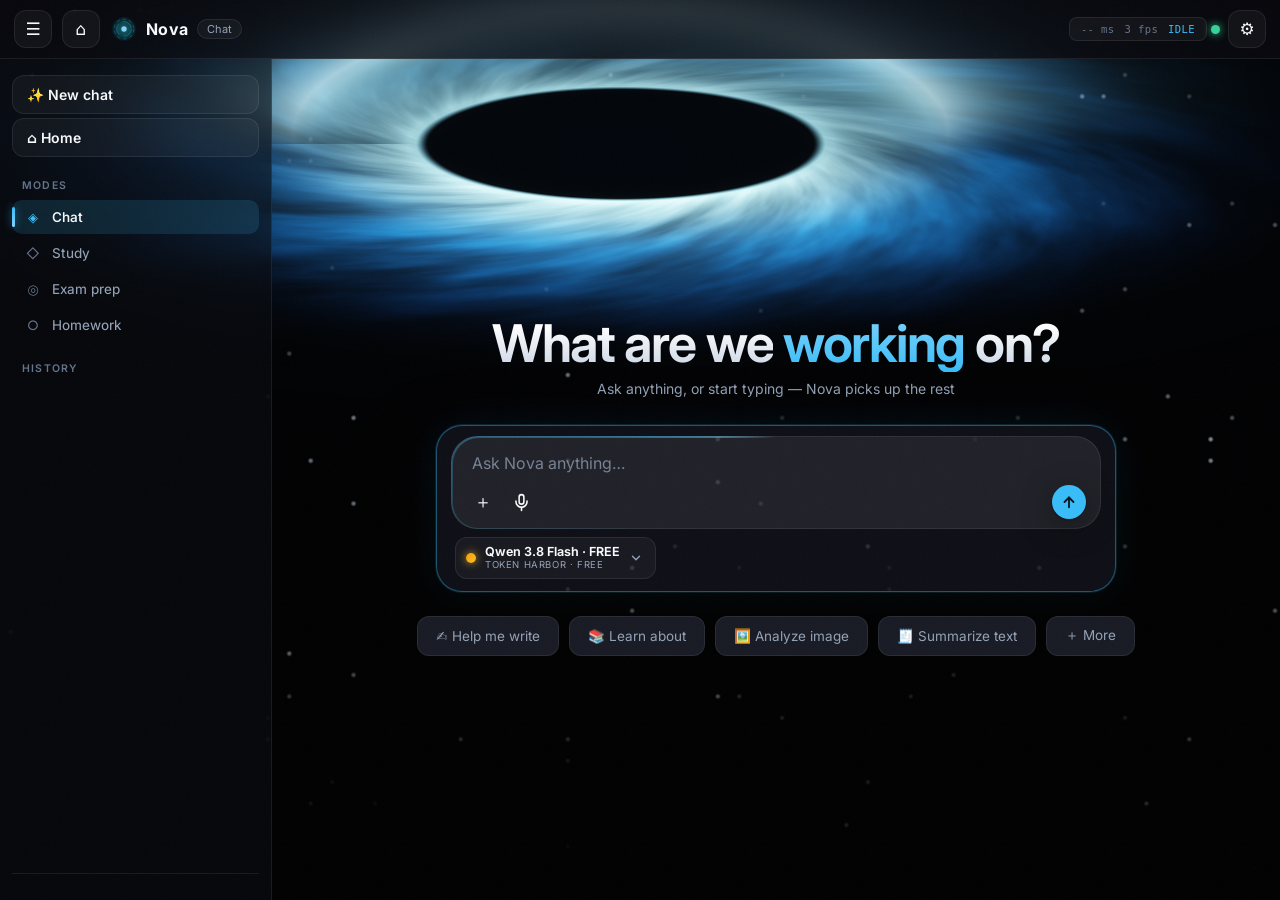
==== index.html @ 0c3b80e9 "Nova — private JARVIS-style AI assistant Cinematic WebGL black-hole background with motion states, S" ====
<!DOCTYPE html>
<html lang="en">
<head>
  <meta charset="UTF-8" />
  <meta name="viewport" content="width=device-width, initial-scale=1.0, viewport-fit=cover" />
  <title>Nova — Your AI Assistant</title>
  <meta name="description" content="Hands-free AI assistant with top models, study help and device control. Works offline." />
  <meta name="theme-color" content="#070a13" />
  <link rel="manifest" href="manifest.webmanifest" />
  <link rel="icon" href="icons/icon-192.png" />
  <link rel="apple-touch-icon" href="icons/icon-192.png" />
  <meta name="apple-mobile-web-app-capable" content="yes" />
  <meta name="apple-mobile-web-app-status-bar-style" content="black-translucent" />
  <meta name="mobile-web-app-capable" content="yes" />
  <link rel="preconnect" href="https://fonts.googleapis.com" />
  <link rel="preconnect" href="https://fonts.gstatic.com" crossorigin />
  <link href="https://fonts.googleapis.com/css2?family=Inter:wght@400;450;500;600;700&display=swap" rel="stylesheet" />
  <link rel="stylesheet" href="styles.css" />
</head>
<body>
  <canvas id="bgfx-canvas" aria-hidden="true"></canvas>
  <div class="bgfx" aria-hidden="true">
    <div class="bg-grid"></div>
    <div class="aurora"><i></i><i></i><i></i><i></i></div>
    <div class="particles">
      <i></i><i></i><i></i><i></i><i></i><i></i><i></i><i></i><i></i><i></i><i></i><i></i>
    </div>
  </div>
  <div class="noise" aria-hidden="true"></div>
  <div id="app">
    <header class="topbar">
      <button id="btn-menu" class="icon-btn" aria-label="Menu">☰</button>
      <button id="btn-home-4" class="icon-btn" aria-label="Home" title="Home">⌂</button>
      <div class="brand" id="brand">
        <span class="arc-core" id="arc-core" aria-hidden="true">
          <svg viewBox="0 0 48 48" width="30" height="30">
            <defs>
              <radialGradient id="arc-glow" cx="50%" cy="50%" r="50%">
                <stop offset="0%" stop-color="#bdfcff"/>
                <stop offset="45%" stop-color="#00f0ff"/>
                <stop offset="100%" stop-color="rgba(0,240,255,0)"/>
              </radialGradient>
            </defs>
            <circle class="arc-halo" cx="24" cy="24" r="22" fill="url(#arc-glow)" opacity="0.55"/>
            <circle class="arc-outer" cx="24" cy="24" r="17" fill="none" stroke="#00f0ff" stroke-width="1.4" stroke-dasharray="6 5"/>
            <circle class="arc-mid" cx="24" cy="24" r="12.5" fill="none" stroke="#67e8f9" stroke-width="1" stroke-dasharray="20 8"/>
            <g class="arc-gear">
              <circle cx="24" cy="24" r="8.5" fill="none" stroke="rgba(0,240,255,0.85)" stroke-width="1.6" stroke-dasharray="3.5 4"/>
            </g>
            <circle class="arc-heart" cx="24" cy="24" r="4.6" fill="#e8fdff"/>
          </svg>
        </span>
        <span class="brand-name">Nova</span>
        <span class="mode-chip" id="mode-chip">Chat</span>
      </div>
      <div class="top-actions">
        <span id="hud-telemetry" class="hud-telemetry" title="Live system telemetry">
          <span class="tel-item" id="tel-lat">-- ms</span>
          <span class="tel-item" id="tel-fps">-- fps</span>
          <span class="tel-item" id="tel-state">IDLE</span>
        </span>
        <span id="net-dot" class="net-dot" title="Online"></span>
        <button id="btn-settings" class="icon-btn" aria-label="Settings">⚙️</button>
      </div>
    </header>

    <div class="body">
      <aside id="sidebar" class="sidebar">
        <div class="side-section">
          <button id="btn-new-2" class="side-action">✨ New chat</button>
          <button id="btn-home-3" class="side-action">⌂ Home</button>
        </div>
        <div class="side-section">
          <div class="side-title">Modes</div>
          <button class="mode-btn active" data-mode="chat"><span class="m-ic">◈</span> Chat</button>
          <button class="mode-btn" data-mode="study"><span class="m-ic">◇</span> Study</button>
          <button class="mode-btn" data-mode="exam"><span class="m-ic">◎</span> Exam prep</button>
          <button class="mode-btn" data-mode="homework"><span class="m-ic">○</span> Homework</button>
        </div>
        <div class="side-section hidden">
          <div class="side-title">Quick actions</div>
          <button class="quick-btn" data-fill="quiz me on ">❓ Quiz me</button>
          <button class="quick-btn" data-fill="flashcards on ">🃏 Flashcards</button>
          <button class="quick-btn" data-fill="summarize ">🧾 Summarize</button>
          <button class="quick-btn" data-fill="note ">🗒️ Take a note</button>
          <button class="quick-btn" data-fill="notes">🗂️ My notes</button>
          <button class="quick-btn" data-fill="whatsapp ">🟢 WhatsApp</button>
          <button class="quick-btn" data-fill="email ">✉️ Email</button>
          <button class="quick-btn" data-fill="help">🧭 Help</button>
        </div>
        <div class="side-section grow">
          <div class="side-title">History</div>
          <div id="history" class="history"></div>
        </div>
        <div class="side-footer">
          <div id="queue-info" class="queue-info hidden"></div>
          <button id="btn-install" class="install-btn hidden">📲 Install app</button>
        </div>
      </aside>
      <div id="scrim" class="scrim"></div>


      <main class="chat">
        <div id="messages" class="messages"></div>
        <div id="home" class="home hidden">
          <div class="greet">
            <h1 class="rise rise-2 kinetic-headline" aria-label="What are we working on?"><span class="k-word">What</span> <span class="k-word">are</span> <span class="k-word">we</span> <span class="k-word grad-word">working</span> <span class="k-word">on?</span></h1>
            <div class="greet-sub rise rise-3">Ask anything, or start typing — Nova picks up the rest</div>
          </div>
          <div id="home-slot" class="home-slot"></div>
          <div class="chips">
            <button class="chip" data-chip="write">✍️ Help me write</button>
            <button class="chip" data-chip="learn">📚 Learn about</button>
            <button class="chip" data-chip="image">🖼️ Analyze image</button>
            <button class="chip" data-chip="summarize">🧾 Summarize text</button>
            <button class="chip" data-chip="more">＋ More</button>
          </div>
        </div>
        <div class="composer">
          <div id="listen-banner" class="listen-banner hidden">
            <span class="pulse"></span> Hands-free listening — say “<span id="wake-name">Nova</span>, …”
            <button id="btn-listen-stop" class="link-btn">stop</button>
          </div>
          <div id="attachments" class="attachments hidden"></div>
          <div class="composer-row">
            <textarea id="input" rows="1" placeholder="Ask Nova anything…"></textarea>
            <div class="composer-tools">
              <div class="attach-wrap">
                <button id="btn-attach" class="tool-btn" aria-label="Attach files, photos or folders" title="Attach">＋</button>
                <div id="attach-menu" class="attach-menu hidden">
                  <button data-attach="photos">🖼️ Photos</button>
                  <button data-attach="camera">📷 Camera</button>
                  <button data-attach="docs">📄 Documents</button>
                  <button data-attach="folder">🗂️ Folder</button>
                </div>
              </div>
              <button id="btn-mic" class="tool-btn mic" aria-label="Voice input" title="Voice input">
                <svg viewBox="0 0 24 24" width="19" height="19" fill="none" stroke="currentColor" stroke-width="2" stroke-linecap="round" stroke-linejoin="round"><rect x="9" y="2" width="6" height="12" rx="3"/><path d="M5 10v1a7 7 0 0 0 14 0v-1"/><path d="M12 18v4"/></svg>
              </button>
              <span class="flex-sp"></span>
              <button id="btn-send" class="send-btn" aria-label="Send" title="Send">
                <svg viewBox="0 0 24 24" width="18" height="18" fill="none" stroke="currentColor" stroke-width="2.4" stroke-linecap="round" stroke-linejoin="round"><path d="M12 19V6"/><path d="M6 12l6-6 6 6"/></svg>
              </button>
            </div>
          </div>
          <div id="wave" class="wave hidden">
            <div class="wave-bars" id="wave-bars"></div>
            <button type="button" class="wave-text" id="wave-text" title="Tap to end voice chat">Listening…</button>
          </div>
          <input type="file" id="file-img" accept="image/*" multiple hidden />
          <input type="file" id="file-cam" accept="image/*" capture="environment" hidden />
          <input type="file" id="file-doc" multiple hidden />
          <input type="file" id="file-folder" webkitdirectory hidden />
          <div class="composer-foot">
            <div class="model-dd" id="model-dd">
              <button id="model-dd-btn" class="model-dd-btn" type="button" aria-haspopup="listbox"></button>
              <div id="model-dd-menu" class="model-dd-menu hidden" role="listbox"></div>
            </div>
            <span id="status-label"></span>
          </div>
        </div>
      </main>
    </div>
  </div>

  <!-- Settings -->
  <div id="settings-modal" class="modal hidden">
    <div class="modal-card">
      <div class="modal-head">
        <h2>Settings</h2>
        <button id="btn-close-settings" class="icon-btn" aria-label="Close">✕</button>
      </div>
      <div class="modal-body">
        <div class="settings-note">All models are ready — keys are built in. Pick a brain from the composer menu (◇ button) or below.</div>
        <label class="field" id="field-model">
          <span>Model</span>
          <select id="set-model"></select>
        </label>
        <label class="field">
          <span>Call me… (wake name)</span>
          <input id="set-nickname" type="text" placeholder="Nova" maxlength="20" />
        </label>
        <label class="field row">
          <input id="set-autospeak" type="checkbox" />
          <span>Speak replies out loud</span>
        </label>
        <label class="field row">
          <input id="set-study-strict" type="checkbox" />
          <span>Study mode: quiz me strictly (no direct answers)</span>
        </label>
        <label class="field">
          <span>🧠 What Nova knows about you (one fact per line)</span>
          <textarea id="set-memory" rows="4" placeholder="e.g. Name: Ali&#10;Studies at NUST&#10;Best friend: Ahmed"></textarea>
          <small>Say “remember…” / “forget…” in chat, or edit here. Synced across your devices.</small>
        </label>
        <div class="field sync-box">
          <span>☁️ <b>Sync phone ↔ laptop</b> — one brain everywhere</span>
          <div class="sync-row">
            <input id="set-sync-code" type="text" maxlength="8" placeholder="CODE" autocomplete="off" />
            <button id="btn-sync-connect" class="primary-btn sync-btn" type="button">Connect</button>
          </div>
          <div class="sync-row">
            <button id="btn-sync-now" class="model-dd-btn" type="button">⇅ Sync now</button>
            <span id="sync-status" class="sync-status"></span>
          </div>
          <small>Same code on every device = shared chats, notes & memory. Any 4–8 letters (e.g. <b>ALI-2026</b>).</small>
        </div>
        <div class="modal-foot">
          <button id="btn-wipe" class="danger-btn">Erase all data</button>
          <button id="btn-save-settings" class="primary-btn">Save</button>
        </div>
      </div>
    </div>
  </div>

  <!-- Private-mode lock screen (shown only on hosted deployments) -->
  <div id="lock" class="lock hidden">
    <div class="lock-card">
      <div class="lock-orb" aria-hidden="true"></div>
      <h1 class="lock-title">Private Nova</h1>
      <p class="lock-sub" id="lock-hint">Enter your passcode to continue</p>
      <input id="lock-pass" type="password" autocomplete="current-password" placeholder="Passcode" />
      <button id="lock-go" class="lock-btn">Unlock</button>
      <div id="lock-err" class="lock-err"></div>
    </div>
  </div>

  <!-- JARVIS Mode — full-screen voice HUD -->
  <div id="jarvis" class="jarvis hidden" role="dialog" aria-label="JARVIS voice mode">
    <div class="jarvis-vignette"></div>
    <button id="jarvis-exit" class="jarvis-exit" aria-label="Exit JARVIS mode">Exit</button>
    <div class="jarvis-stage">
      <canvas id="jarvis-orb" width="520" height="520" aria-hidden="true"></canvas>
      <div class="jarvis-ripples" id="jarvis-ripples"></div>
    </div>
    <div class="jarvis-status"><span class="js-dot"></span><span id="jarvis-status-text">Listening</span></div>
    <div class="jarvis-transcript" id="jarvis-transcript"></div>
    <div class="jarvis-telemetry">
      <div class="jt-cell"><span class="jt-k">INPUT</span><span class="jt-v" id="jt-db">-∞ dB</span></div>
      <div class="jt-cell"><span class="jt-k">PEAK</span><span class="jt-v" id="jt-peak">0 Hz</span></div>
      <div class="jt-cell"><span class="jt-k">LATENCY</span><span class="jt-v" id="jt-lat">-- ms</span></div>
      <div class="jt-cell"><span class="jt-k">DEVICES</span><span class="jt-v" id="jt-dev">1</span></div>
    </div>
  </div>

  <div id="toasts" class="toasts"></div>

  <script src="bgfx.js"></script>
  <script src="app.js"></script>
</body>
</html>
---- styles.css ----
/* Nova — REFINED DARK design system.
   Matte obsidian surfaces, ONE restrained accent (ice blue #38BDF8),
   layered soft shadows, calm motion. Human, not neon. */
:root {
  --bg-0: #090a0f;
  --bg-1: #0d0e12;
  --bg-2: #14161f;
  --surface: #181a24;
  --surface-2: #1d2030;
  --panel: rgba(20, 22, 31, 0.72);
  --glass: rgba(255, 255, 255, 0.045);
  --glass-brd: rgba(255, 255, 255, 0.08);
  --text: #f8fafc;
  --muted: #94a3b8;
  --faint: #64748b;
  --accent: #38bdf8;
  --accent-soft: rgba(56, 189, 248, 0.14);
  --accent-brd: rgba(56, 189, 248, 0.35);
  --accent-2: #7dd3fc;
  --accent-3: #38bdf8;
  --hud-amber: #f59e0b;
  --hud-red: #ef4444;
  --user-bub: linear-gradient(135deg, #1d2a4a, #16203a);
  --ai-bub: #161822;
  --danger: #ef4444;
  --ok: #34d399;
  --warn: #f59e0b;
  --radius: 16px;
  --shadow-1: 0 1px 2px rgba(0,0,0,0.4), 0 8px 32px rgba(0,0,0,0.4);
  --shadow-2: 0 2px 6px rgba(0,0,0,0.45), 0 16px 48px rgba(0,0,0,0.5);
  --ease: cubic-bezier(0.16, 1, 0.3, 1);
  color-scheme: dark;
}

[data-theme="light"] {
  --bg-0: #f6f7f9;
  --bg-1: #eef0f4;
  --bg-2: #ffffff;
  --surface: #ffffff;
  --surface-2: #f1f3f7;
  --panel: rgba(255, 255, 255, 0.86);
  --glass: rgba(15, 23, 42, 0.04);
  --glass-brd: rgba(15, 23, 42, 0.08);
  --text: #0f172a;
  --muted: #475569;
  --faint: #94a3b8;
  --accent: #0284c7;
  --accent-soft: rgba(2, 132, 199, 0.10);
  --accent-brd: rgba(2, 132, 199, 0.35);
  --accent-2: #0ea5e9;
  --accent-3: #0284c7;
  --user-bub: linear-gradient(135deg, #1d4ed8, #1e40af);
  --ai-bub: #ffffff;
  color-scheme: light;
}

/* ---------- Pro animated background (canvas engine + CSS fallback) ---------- */
#bgfx-canvas { position: fixed; inset: 0; z-index: 0; pointer-events: none; display: block; }
.bgfx { position: fixed; inset: 0; z-index: 0; overflow: hidden; pointer-events: none; }
.bg-grid {
  position: absolute; inset: -2px;
  background-image:
    linear-gradient(rgba(138, 180, 255, 0.085) 1px, transparent 1px),
    linear-gradient(90deg, rgba(138, 180, 255, 0.085) 1px, transparent 1px);
  background-size: 46px 46px;
  mask-image: radial-gradient(ellipse 95% 85% at 50% 45%, black 40%, transparent 82%);
  -webkit-mask-image: radial-gradient(ellipse 95% 85% at 50% 45%, black 40%, transparent 82%);
  animation: grid-drift 22s linear infinite;
}
@keyframes grid-drift { from { background-position: 0 0, 0 0; } to { background-position: 46px 92px, 92px 46px; } }

.aurora { position: absolute; inset: 0; filter: blur(80px) saturate(1.35); opacity: 0.75; }
.aurora i {
  position: absolute; width: 46vw; height: 46vw; border-radius: 50%;
  background: radial-gradient(circle at 30% 30%, rgba(88, 130, 255, 0.5), transparent 65%);
  animation: aurora-a 26s ease-in-out infinite alternate;
  will-change: transform;
}
.aurora i:nth-child(2) { width: 38vw; height: 38vw; left: 55%; top: 8%; background: radial-gradient(circle at 60% 40%, rgba(150, 108, 255, 0.45), transparent 65%); animation-name: aurora-b; animation-duration: 32s; }
.aurora i:nth-child(3) { width: 42vw; height: 42vw; left: 8%; top: 55%; background: radial-gradient(circle at 40% 60%, rgba(56, 200, 224, 0.38), transparent 65%); animation-name: aurora-c; animation-duration: 38s; }
.aurora i:nth-child(4) { width: 30vw; height: 30vw; left: 62%; top: 60%; background: radial-gradient(circle at 50% 50%, rgba(255, 119, 182, 0.25), transparent 65%); animation-name: aurora-d; animation-duration: 30s; }

.particles i {
  position: absolute; width: 4px; height: 4px; border-radius: 50%;
  background: rgba(175, 205, 255, 0.75);
  box-shadow: 0 0 10px rgba(138, 180, 255, 0.95);
  bottom: -12px;
  animation: float-up linear infinite;
}
.particles i:nth-child(1) { left: 4%; animation-duration: 19s; animation-delay: 0s; }
.particles i:nth-child(2) { left: 12%; animation-duration: 26s; animation-delay: 3s; width: 3px; height: 3px; }
.particles i:nth-child(3) { left: 21%; animation-duration: 22s; animation-delay: 7s; }
.particles i:nth-child(4) { left: 30%; animation-duration: 31s; animation-delay: 1s; width: 2px; height: 2px; }
.particles i:nth-child(5) { left: 38%; animation-duration: 24s; animation-delay: 9s; }
.particles i:nth-child(6) { left: 47%; animation-duration: 28s; animation-delay: 4s; width: 3px; height: 3px; }
.particles i:nth-child(7) { left: 55%; animation-duration: 20s; animation-delay: 6s; }
.particles i:nth-child(8) { left: 63%; animation-duration: 33s; animation-delay: 2s; width: 2px; height: 2px; }
.particles i:nth-child(9) { left: 72%; animation-duration: 25s; animation-delay: 8s; }
.particles i:nth-child(10) { left: 80%; animation-duration: 29s; animation-delay: 5s; width: 3px; height: 3px; }
.particles i:nth-child(11) { left: 88%; animation-duration: 23s; animation-delay: 10s; }
.particles i:nth-child(12) { left: 95%; animation-duration: 27s; animation-delay: 0s; width: 2px; height: 2px; }
@keyframes float-up {
  0% { transform: translateY(0) translateX(0); opacity: 0; }
  8% { opacity: 0.8; }
  50% { transform: translateY(-48vh) translateX(3vw); }
  92% { opacity: 0.5; }
  100% { transform: translateY(-105vh) translateX(-2vw); opacity: 0; }
}
[data-theme="light"] .bg-grid { background-image: linear-gradient(rgba(30, 60, 150, 0.06) 1px, transparent 1px), linear-gradient(90deg, rgba(30, 60, 150, 0.06) 1px, transparent 1px); }
[data-theme="light"] .particles i { background: rgba(70, 110, 220, 0.45); box-shadow: 0 0 8px rgba(70, 110, 220, 0.6); }
@keyframes aurora-a { 0% { transform: translate(-12%, -14%) scale(1); } 50% { transform: translate(10%, 12%) scale(1.25); } 100% { transform: translate(-6%, 16%) scale(0.92); } }
@keyframes aurora-b { 0% { transform: translate(0, 0) rotate(0deg) scale(1); } 50% { transform: translate(-14%, 18%) rotate(40deg) scale(1.18); } 100% { transform: translate(6%, -8%) rotate(-25deg) scale(0.95); } }
@keyframes aurora-c { 0% { transform: translate(0, 0) scale(1); } 50% { transform: translate(18%, -12%) scale(1.22); } 100% { transform: translate(-10%, -18%) scale(0.9); } }
@keyframes aurora-d { 0% { transform: translate(0, 0) scale(0.9); } 100% { transform: translate(-20%, -20%) scale(1.3); } }
[data-theme="light"] .aurora { opacity: 0.4; }

/* Reveal-on-load (staggered blur-rise, award-site style) */
@keyframes rise-in {
  from { opacity: 0; transform: translateY(22px); filter: blur(10px); }
  to { opacity: 1; transform: none; filter: blur(0); }
}
.rise { animation: rise-in 0.75s cubic-bezier(0.22, 1, 0.36, 1) both; }
.rise-1 { animation-delay: 0.05s; } .rise-2 { animation-delay: 0.15s; }
.rise-3 { animation-delay: 0.25s; } .rise-4 { animation-delay: 0.35s; }

/* Shine sweep for primary buttons */
@keyframes shine { 0% { transform: translateX(-130%) skewX(-18deg); } 60%, 100% { transform: translateX(230%) skewX(-18deg); } }

/* Light theme: soften the black-hole canvas so the UI stays crisp */
[data-theme="light"] #bgfx-canvas { opacity: 0.26; filter: saturate(1.2); }
[data-theme="light"] .brand-star, [data-theme="light"] .greet-star { filter: drop-shadow(0 0 6px rgba(59, 98, 217, 0.5)); }

* { box-sizing: border-box; }

/* ---------- Slim themed scrollbars everywhere ---------- */
* { scrollbar-width: thin; scrollbar-color: rgba(138, 180, 255, 0.25) transparent; }
*::-webkit-scrollbar { width: 6px; height: 6px; }
*::-webkit-scrollbar-track { background: transparent; }
*::-webkit-scrollbar-thumb {
  background: rgba(138, 180, 255, 0.22);
  border-radius: 99px;
}
*::-webkit-scrollbar-thumb:hover { background: rgba(138, 180, 255, 0.45); }
*::-webkit-scrollbar-corner { background: transparent; }
[data-theme="light"] * { scrollbar-color: rgba(60, 100, 200, 0.3) transparent; }
[data-theme="light"] *::-webkit-scrollbar-thumb { background: rgba(60, 100, 200, 0.28); }
[data-theme="light"] *::-webkit-scrollbar-thumb:hover { background: rgba(60, 100, 200, 0.5); }

html, body { height: 100%; }

body {
  margin: 0;
  font-family: Inter, -apple-system, "SF Pro Text", "Segoe UI", system-ui, sans-serif;
  color: var(--text);
  background:
    radial-gradient(1100px 700px at 85% -10%, rgba(138, 180, 255, 0.14), transparent 60%),
    radial-gradient(900px 600px at -10% 110%, rgba(196, 181, 253, 0.12), transparent 55%),
    linear-gradient(160deg, var(--bg-0), var(--bg-1) 55%, var(--bg-2));
  background-attachment: fixed;
  overflow: hidden;
}

#app { height: 100dvh; display: flex; flex-direction: column; position: relative; z-index: 1; }

/* ---------- Top bar ---------- */
.topbar {
  display: flex; align-items: center; gap: 10px;
  padding: calc(10px + env(safe-area-inset-top)) 14px 10px;
  background: var(--panel);
  backdrop-filter: blur(14px);
  border-bottom: 1px solid var(--glass-brd);
  z-index: 5;
}
.brand { display: flex; align-items: center; gap: 8px; cursor: pointer; }
.brand-star {
  color: var(--accent); font-size: 20px; display: inline-block;
  animation: star-dance-sm 2.8s ease-in-out infinite;
}
@keyframes star-dance-sm {
  0%, 100% { transform: translateY(0) rotate(0deg); }
  25% { transform: translateY(-3px) rotate(-12deg); }
  50% { transform: translateY(0) rotate(0deg) scale(1.15); }
  75% { transform: translateY(-2px) rotate(10deg); }
}
.brand-name { font-weight: 700; letter-spacing: 0.4px; }
.mode-chip {
  font-size: 11px; padding: 2px 9px; border-radius: 999px;
  border: 1px solid var(--glass-brd); background: var(--glass); color: var(--muted);
}
.top-actions { margin-left: auto; display: flex; align-items: center; gap: 4px; }
.net-dot { width: 9px; height: 9px; border-radius: 50%; background: var(--ok); box-shadow: 0 0 8px var(--ok); margin-right: 4px; }
.net-dot.offline { background: var(--warn); box-shadow: 0 0 8px var(--warn); }

.icon-btn {
  background: var(--glass); color: var(--text);
  border: 1px solid var(--glass-brd); border-radius: 12px;
  width: 38px; height: 38px; font-size: 17px; cursor: pointer;
  display: inline-flex; align-items: center; justify-content: center;
  transition: transform 0.12s ease, background 0.2s ease;
}
.icon-btn {
  transition: transform 0.16s cubic-bezier(0.22, 1, 0.36, 1), background 0.2s ease, border-color 0.2s ease, box-shadow 0.2s ease;
}
.icon-btn:hover { background: rgba(255,255,255,0.12); transform: translateY(-2px); }
.icon-btn:active { transform: scale(0.92); }
.icon-btn.active { border-color: var(--accent); box-shadow: 0 0 0 1px var(--accent) inset, 0 0 12px rgba(56,189,248,.3); }
.icon-btn:disabled { opacity: 0.45; cursor: not-allowed; transform: none; }

/* ---------- Layout ---------- */
.body { flex: 1; display: flex; min-height: 0; }

.sidebar {
  width: 272px; flex-shrink: 0; display: flex; flex-direction: column;
  background: rgba(10, 12, 18, 0.6); backdrop-filter: blur(16px);
  border-right: 1px solid var(--glass-brd);
  padding: 16px 12px; gap: 18px; overflow-y: auto;
  transition: margin-left 0.25s var(--ease);
}
[data-theme="light"] .sidebar { background: rgba(255,255,255,0.72); }
.side-section.grow { flex: 1; min-height: 120px; display: flex; flex-direction: column; }
.side-title {
  font-size: 10.5px; font-weight: 600; text-transform: uppercase; letter-spacing: 1.2px;
  color: var(--faint); margin: 0 10px 8px;
}
/* Sleek glass pills with a left indicator bar for the active item */
.mode-btn, .quick-btn {
  position: relative;
  display: flex; align-items: center; gap: 10px; width: 100%; text-align: left; margin-bottom: 2px;
  padding: 9px 12px; border-radius: 10px; border: none;
  background: transparent; color: var(--muted); cursor: pointer; font-size: 13.5px; font-weight: 450;
  transition: background 0.2s var(--ease), color 0.2s var(--ease);
}
.m-ic { width: 18px; text-align: center; color: var(--faint); font-size: 13px; transition: color 0.2s var(--ease); }
.mode-btn:hover, .quick-btn:hover { background: var(--glass); color: var(--text); }
.mode-btn:hover .m-ic { color: var(--accent-2); }
.mode-btn::before {
  content: ""; position: absolute; left: -12px; top: 22%; bottom: 22%; width: 3px; border-radius: 0 3px 3px 0;
  background: var(--accent); box-shadow: 0 0 12px rgba(56,189,248,0.6);
  opacity: 0; transform: scaleY(0.4); transition: opacity 0.2s var(--ease), transform 0.2s var(--ease);
}
.mode-btn.active { background: var(--accent-soft); color: var(--text); font-weight: 550; }
.mode-btn.active .m-ic { color: var(--accent); }
.mode-btn.active::before { opacity: 1; transform: scaleY(1); }
/* Touch devices: no hover-flicker — highlight persists until another is chosen. */
.mode-btn.touch:hover, .quick-btn.touch:hover, .history-item.touch:hover { background: transparent; }
.mode-btn.touch:active { background: var(--accent-soft); }
@media (hover: none) {
  .mode-btn:hover, .quick-btn:hover { background: transparent; }
  .mode-btn:active { background: var(--accent-soft); transform: scale(0.99); }
  .mode-btn:hover, .quick-btn:hover, .history-item:hover { transform: none; }
}
.history { overflow-y: auto; flex: 1; display: flex; flex-direction: column; gap: 1px; }
.history-item {
  position: relative;
  display: flex; align-items: center; gap: 6px;
  padding: 8px 10px; border-radius: 8px; cursor: pointer; font-size: 13px;
  color: var(--muted); border: none;
  transition: background 0.18s var(--ease), color 0.18s var(--ease);
}
.history-item:hover { background: var(--glass); color: var(--text); }
.history-item.active { background: linear-gradient(90deg, rgba(56,189,248,0.13), rgba(56,189,248,0.02)); color: var(--text); }
.history-item.active::before {
  content: ""; position: absolute; left: 0; top: 20%; bottom: 20%; width: 2px; border-radius: 2px;
  background: var(--accent); box-shadow: 0 0 10px rgba(56,189,248,0.5);
}
/* Title truncates cleanly; delete fades in on hover */
.history-item .h-title { flex: 1; min-width: 0; overflow: hidden; text-overflow: ellipsis; white-space: nowrap; }
.history-item .del {
  margin-left: auto; opacity: 0; font-size: 12px; color: var(--faint);
  width: 20px; height: 20px; line-height: 20px; text-align: center; border-radius: 6px; flex: none;
  transition: opacity 0.15s var(--ease), color 0.15s var(--ease), background 0.15s var(--ease);
}
.history-item:hover .del, .history-item .del:focus-visible { opacity: 1; }
.history-item .del:hover { color: var(--danger); background: rgba(239,68,68,0.12); }
@media (hover: none) { .history-item .del { opacity: 0.55; } } /* touch: keep visible */
.side-footer { border-top: 1px solid var(--glass-brd); padding-top: 10px; }
.queue-info { font-size: 12px; color: var(--warn); margin-bottom: 8px; }
.install-btn, .primary-btn {
  width: 100%; padding: 10px; border-radius: 12px; border: none; cursor: pointer;
  background: linear-gradient(135deg, var(--accent), var(--accent-2));
  color: #0b1022; font-weight: 700; font-size: 14px;
}
.install-btn.hidden { display: none; }

.scrim { position: fixed; inset: 0; background: rgba(0,0,0,0.45); z-index: 4; opacity: 0; pointer-events: none; transition: opacity 0.25s; }
.scrim.show { opacity: 1; pointer-events: auto; }

.chat { flex: 1; display: flex; flex-direction: column; min-width: 0; position: relative; }

/* ---------- Home screen (Gemini-style layout, Nova theme) ---------- */
.home {
  position: absolute; inset: 0; z-index: 3;
  display: flex; flex-direction: column; align-items: center; justify-content: center;
  padding: 20px; overflow-y: auto; scrollbar-width: none;
}
.home::-webkit-scrollbar { display: none; }
.home.hidden { display: none; }
.greet { text-align: center; margin-bottom: 30px; }
/* The greeting star DANCES non-stop: bounce + spin + glow pulses,
   layered with its orbiting rings. All pure CSS, GPU-friendly. */
.greet-star {
  position: relative; display: inline-block; font-size: 36px; color: var(--accent);
  filter: drop-shadow(0 0 16px rgba(125,211,252,.9));
  animation: star-dance 3.6s cubic-bezier(0.45, 0, 0.55, 1) infinite,
             star-glow 2.2s ease-in-out infinite;
  will-change: transform, filter;
}
@keyframes star-dance {
  0%   { transform: translateY(0) rotate(0deg) scale(1); }
  15%  { transform: translateY(-10px) rotate(-14deg) scale(1.12); }
  30%  { transform: translateY(-2px) rotate(10deg) scale(0.96); }
  45%  { transform: translateY(-9px) rotate(16deg) scale(1.10); }
  60%  { transform: translateY(0) rotate(-8deg) scale(0.97); }
  75%  { transform: translateY(-6px) rotate(6deg) scale(1.06); }
  100% { transform: translateY(0) rotate(0deg) scale(1); }
}
@keyframes star-glow {
  0%, 100% { filter: drop-shadow(0 0 10px rgba(125,211,252,.7)); }
  50%      { filter: drop-shadow(0 0 26px rgba(125,211,252,.9)); }
}
/* Orbiting halo rings around the greeting star (two rings, opposite spins) */
.star-ring {
  position: absolute; inset: -14px; border-radius: 50%;
  border: 1px solid rgba(56,189,248,0.4);
  box-shadow: 0 0 14px rgba(56,189,248,0.22), inset 0 0 10px rgba(56,189,248,0.1);
  animation: ring-spin 6s linear infinite, ring-glow 3.2s ease-in-out infinite;
  pointer-events: none;
}
.star-ring::after {
  content: ""; position: absolute; top: -3px; left: 50%; width: 6px; height: 6px;
  margin-left: -3px; border-radius: 50%; background: var(--accent-3);
  box-shadow: 0 0 10px rgba(56,189,248,0.9);
}
.star-ring.r2 { inset: -26px; border-color: rgba(125,211,252,0.22); animation-duration: 10s, 4.1s; animation-direction: reverse, normal; }
.star-ring.r2::after { background: var(--accent-2); box-shadow: 0 0 10px rgba(125,211,252,.9); top: auto; bottom: -3px; }
@keyframes ring-spin { to { transform: rotate(360deg); } }
@keyframes ring-glow { 0%, 100% { opacity: 0.55; } 50% { opacity: 1; } }
.grad-word {
  background: linear-gradient(90deg, var(--accent-3), var(--accent-2));
  -webkit-background-clip: text; background-clip: text; color: transparent;
}
.greet h1 {
  margin: 12px 0 8px; font-size: clamp(26px, 5.5vw, 42px); font-weight: 700; letter-spacing: -0.5px;
  background: linear-gradient(90deg, var(--text), var(--accent) 35%, var(--accent-3) 55%, var(--accent-2) 75%, var(--text));
  background-size: 220% 100%;
  -webkit-background-clip: text; background-clip: text; color: transparent;
  animation: h1-drift 9s ease-in-out infinite;
}
@keyframes h1-drift { 0%, 100% { background-position: 0% 50%; } 50% { background-position: 100% 50%; } }
.greet-sub { color: var(--muted); font-size: 14px; }
.greet-nick { color: var(--accent-3); }
@keyframes greet-in { from { opacity: 0; transform: translateY(18px); } to { opacity: 1; transform: none; } }
@keyframes star-float { 0%,100% { transform: translateY(0) rotate(0deg);} 50% { transform: translateY(-7px) rotate(8deg);} }
.home-slot { width: min(680px, 100%); animation: rise-in 0.8s 0.12s cubic-bezier(0.22, 1, 0.36, 1) both; }
.home-slot .composer {
  border-radius: 26px; border: 1px solid var(--glass-brd); background: var(--panel);
  box-shadow: 0 22px 60px rgba(0,0,0,0.4);
  transition: box-shadow 0.3s ease, border-color 0.3s ease, transform 0.3s ease;
}
.home-slot .composer:focus-within {
  border-color: rgba(56,189,248,0.4);
  box-shadow: 0 26px 70px rgba(0,0,0,0.5), 0 0 0 1px rgba(56,189,248,0.16), 0 0 44px rgba(56,189,248,0.1);
  transform: translateY(-2px);
}
.home.leaving { animation: home-out 0.17s ease both; }
@keyframes home-out { to { opacity: 0; transform: translateY(14px) scale(0.985); } }
.home-continue { margin-top: 14px; }
.home-continue.hidden { display: none; }
.chips { display: flex; flex-wrap: wrap; gap: 10px; justify-content: center; margin-top: 22px; animation: greet-in 0.55s 0.16s cubic-bezier(0.22, 1, 0.36, 1) both; }
.chips .chip { animation: rise-in 0.7s cubic-bezier(0.22, 1, 0.36, 1) both; }
.chips .chip:nth-child(1) { animation-delay: 0.30s; }
.chips .chip:nth-child(2) { animation-delay: 0.38s; }
.chips .chip:nth-child(3) { animation-delay: 0.46s; }
.chips .chip:nth-child(4) { animation-delay: 0.54s; }
.chips .chip:nth-child(5) { animation-delay: 0.62s; }
.chip {
  position: relative; overflow: hidden;
  padding: 10px 18px; border-radius: 12px; border: 1px solid var(--glass-brd);
  background: var(--surface); color: var(--muted); font-size: 13.5px; cursor: pointer;
  transition: transform 0.2s var(--ease), background 0.2s var(--ease), border-color 0.2s var(--ease), color 0.2s var(--ease), box-shadow 0.25s var(--ease);
}
.chip:hover { color: var(--text); }
.chip::after {
  content: ""; position: absolute; top: 0; left: 0; width: 45%; height: 100%;
  background: linear-gradient(105deg, transparent, rgba(255,255,255,0.16), transparent);
  transform: translateX(-130%) skewX(-18deg);
}
.chip:hover { transform: translateY(-3px) scale(1.03); background: rgba(56,189,248,0.12); border-color: var(--accent); box-shadow: 0 10px 28px rgba(56,189,248,0.15); }
.chip:hover::after { animation: shine 0.9s ease; }
.chip:active { transform: scale(0.96); }

.messages { flex: 1; overflow-y: auto; padding: 18px; display: flex; flex-direction: column; gap: 14px; scroll-behavior: smooth; }

/* ---------- Bubbles ---------- */
.msg { display: flex; gap: 10px; max-width: 800px; }
.msg.user { align-self: flex-end; flex-direction: row-reverse; }
.avatar {
  width: 34px; height: 34px; border-radius: 50%; flex-shrink: 0;
  display: flex; align-items: center; justify-content: center; font-size: 17px;
  background: var(--glass); border: 1px solid var(--glass-brd);
}
.msg.ai .avatar {
  background: linear-gradient(135deg, rgba(56,189,248,.2), rgba(196,181,253,.25));
  animation: avatar-spin-glow 7s ease-in-out infinite;
}
.msg.ai .avatar:hover { animation-play-state: paused; }
@keyframes avatar-spin-glow {
  0%, 100% { box-shadow: 0 0 0 0 rgba(56,189,248,0); }
  50% { box-shadow: 0 0 14px 1px rgba(56,189,248,0.3); }
}
.bubble {
  position: relative;
  padding: 11px 15px; border-radius: var(--radius);
  line-height: 1.55; font-size: 14.5px; white-space: pre-wrap; word-break: break-word;
  border: 1px solid var(--glass-brd);
  box-shadow: 0 4px 18px rgba(0,0,0,0.18);
}
.msg.user .bubble { background: var(--user-bub); color: #fff; border-top-right-radius: 6px; animation: msg-pop 0.32s cubic-bezier(0.34, 1.56, 0.64, 1); }
.msg.ai .bubble { background: var(--ai-bub); border-top-left-radius: 6px; animation: msg-pop 0.3s cubic-bezier(0.22, 1, 0.36, 1); }
/* Edge-light sweep on AI bubbles (a faint highlight drifting along the border) */
.msg.ai .bubble::before {
  content: ""; position: absolute; inset: -1px; border-radius: inherit; pointer-events: none;
  background: linear-gradient(115deg, transparent 30%, rgba(56,189,248,0.12) 46%, rgba(125,211,252,0.08) 54%, transparent 70%);
  background-size: 240% 100%;
  -webkit-mask: linear-gradient(#000 0 0) content-box, linear-gradient(#000 0 0);
  -webkit-mask-composite: xor; mask-composite: exclude; padding: 1px;
  animation: edge-sweep 7s ease-in-out infinite;
}
@keyframes edge-sweep { 0%, 100% { background-position: 120% 0; } 50% { background-position: -20% 0; } }
@keyframes msg-pop { from { opacity: 0; transform: translateY(10px) scale(0.97); } to { opacity: 1; transform: none; } }
.msg .bubble b { color: var(--accent-3); }
.msg.user .bubble b { color: #fff; }
.msg.error .bubble { border-color: var(--danger); background: rgba(255, 107, 129, 0.1); }
.msg.sys .bubble { background: transparent; border: 1px dashed var(--glass-brd); color: var(--muted); font-size: 13px; }
.bubble a { color: var(--accent); }
.bubble .action-link { display: inline-block; margin-top: 8px; padding: 7px 14px; border-radius: 10px; background: var(--accent); color: #0b1022; font-weight: 700; text-decoration: none; font-size: 13px; }
.bubble .action-link + .action-link { margin-left: 8px; }
.bubble code { background: rgba(56,189,248,0.12); border: 1px solid var(--glass-brd); border-radius: 6px; padding: 1px 6px; font-size: 13px; }
.bubble code.block { display: block; padding: 10px 12px; margin: 8px 0; overflow-x: auto; white-space: pre; }
.cursor { display: inline-block; animation: blink 1s infinite; color: var(--accent); }
/* Streaming reply: soft text shimmer while tokens arrive */
.msg.ai .bubble.streaming .cursor { text-shadow: 0 0 12px rgba(125,211,252,0.9); }
.msg.ai .bubble.streaming { border-color: rgba(56,189,248,0.3); box-shadow: 0 0 24px rgba(56,189,248,0.07); transition: border-color 0.6s ease, box-shadow 0.6s ease; }
/* “Thinking” bubble: orbiting sparkle + breathing gradient bar */
.msg.thinking .bubble {
  border-color: rgba(56,189,248,0.26);
  background: linear-gradient(110deg, rgba(56,189,248,0.05), rgba(125,211,252,0.04), rgba(56,189,248,0.05));
  background-size: 220% 100%;
  animation: think-breathe 2.6s ease-in-out infinite;
}
@keyframes think-breathe { 0%, 100% { background-position: 0% 50%; opacity: 0.85; } 50% { background-position: 100% 50%; opacity: 1; } }
.typing { display: inline-flex; gap: 4px; padding: 4px 2px; align-items: center; }
.typing i {
  width: 7px; height: 7px; border-radius: 50%;
  background: linear-gradient(135deg, var(--accent-3), var(--accent-2));
  box-shadow: 0 0 8px rgba(56,189,248,0.5);
  animation: blink 1.2s infinite;
}
.typing i:nth-child(2) { animation-delay: 0.2s; }
.typing i:nth-child(3) { animation-delay: 0.4s; }
@keyframes blink { 0%, 80%, 100% { opacity: 0.25; } 40% { opacity: 1; } }

/* ---------- Attachments ---------- */
.attach-wrap { position: relative; }
.attach-menu {
  position: absolute; bottom: calc(100% + 10px); left: 0; z-index: 25;
  min-width: 200px; padding: 6px; border-radius: 14px;
  background: rgba(13, 18, 38, 0.94);
  border: 1px solid rgba(255,255,255,0.14);
  box-shadow: 0 -12px 40px rgba(0,0,0,0.55);
  backdrop-filter: blur(18px);
}
.attach-menu button {
  display: block; width: 100%; text-align: left;
  padding: 11px 14px; border: none; border-radius: 9px;
  background: transparent; color: var(--text); font-size: 14px; cursor: pointer;
}
.attach-menu button:hover { background: rgba(56,189,248,0.1); }
[data-theme="light"] .attach-menu { background: rgba(255,255,255,0.97); }
.attachments { display: flex; flex-wrap: wrap; gap: 8px; margin: 0 2px 8px; }
.attachments.hidden { display: none; }
.attach-chip {
  display: inline-flex; align-items: center; gap: 8px;
  padding: 7px 10px; border-radius: 12px;
  background: var(--glass); border: 1px solid var(--glass-brd);
  font-size: 12.5px; animation: chip-in 0.22s cubic-bezier(0.22, 1, 0.36, 1);
}
@keyframes chip-in { from { opacity: 0; transform: scale(0.9); } to { opacity: 1; transform: none; } }
.chip-name { max-width: 200px; overflow: hidden; text-overflow: ellipsis; white-space: nowrap; }
.chip-size { color: var(--muted); font-size: 11px; }
.chip-x {
  border: none; background: rgba(255,255,255,0.08); color: var(--muted);
  width: 20px; height: 20px; border-radius: 50%; cursor: pointer; font-size: 10px; line-height: 1;
}
.chip-x:hover { background: var(--danger); color: #fff; }

/* ---------- Composer ---------- */
.composer { padding: 10px 14px calc(12px + env(safe-area-inset-bottom)); background: var(--panel); backdrop-filter: blur(14px); border-top: 1px solid var(--glass-brd); }
/* “Nova is typing…” status chip with animated dots next to the input */
.status-chip {
  display: inline-flex; align-items: center; gap: 6px;
  padding: 5px 12px; border-radius: 999px;
  background: var(--glass); border: 1px solid var(--glass-brd);
  color: var(--accent-3); font-size: 11.5px;
  animation: chip-in 0.25s cubic-bezier(0.34, 1.56, 0.64, 1);
}
.status-chip::before { content: ""; width: 6px; height: 6px; border-radius: 50%; background: var(--accent-3); box-shadow: 0 0 8px var(--accent-3); animation: pulse 1.3s infinite; }
.listen-banner { display: flex; align-items: center; gap: 8px; font-size: 13px; color: var(--accent-3); padding: 6px 10px; margin-bottom: 8px; border: 1px solid var(--glass-brd); border-radius: 10px; background: var(--glass); }
.listen-banner.hidden { display: none; }
.pulse { width: 9px; height: 9px; border-radius: 50%; background: var(--accent-3); animation: pulse 1.2s infinite; }
@keyframes pulse { 0% { box-shadow: 0 0 0 0 rgba(56,189,248,.45); } 70% { box-shadow: 0 0 0 9px transparent; } 100% { box-shadow: 0 0 0 0 transparent; } }
.composer-row {
  display: flex; flex-direction: column; gap: 2px;
  border-radius: 26px; border: 1px solid var(--glass-brd);
  background: var(--glass); padding: 12px 14px 9px;
  transition: border-color 0.25s ease, background 0.25s ease;
}
.composer-row:focus-within { background: rgba(255,255,255,0.08); }
#input {
  flex: 1; resize: none; max-height: 140px; padding: 2px 6px 8px;
  border-radius: 0; border: none;
  background: transparent; color: var(--text); font: inherit; line-height: 1.5; outline: none;
  scrollbar-width: none; /* hide scrollbar (thin when needed) */
}
#input::-webkit-scrollbar { display: none; }
#input::placeholder { color: var(--muted); opacity: 0.75; }
#input:focus { border: none; box-shadow: none; background: transparent; }
/* Bottom tool row: + and mic on the left, send on the right (ChatGPT-style pill) */
.composer-tools { display: flex; align-items: center; gap: 4px; }
.flex-sp { flex: 1; }
.tool-btn {
  width: 34px; height: 34px; border-radius: 50%;
  border: none; background: transparent; color: var(--text);
  font-size: 18px; line-height: 1; cursor: pointer;
  display: inline-flex; align-items: center; justify-content: center;
  transition: background 0.18s ease, transform 0.16s cubic-bezier(0.22, 1, 0.36, 1), color 0.2s ease;
}
.tool-btn:hover { background: rgba(255,255,255,0.1); transform: translateY(-1px); }
.tool-btn:active { transform: scale(0.9); }
.tool-btn.ghost { color: var(--muted); font-size: 16px; }
.tool-btn.ghost:hover { color: var(--text); }
/* Animated conic-gradient ring on focus (rotating light border) */
.composer-row { position: relative; }
.composer-row::before {
  content: ""; position: absolute; inset: -1px; border-radius: 27px; pointer-events: none;
  opacity: 0; transition: opacity 0.35s ease;
  background: conic-gradient(from var(--ring-angle, 0deg), transparent 0deg, transparent 250deg, rgba(56,189,248,0.5) 290deg, rgba(125,211,252,0.45) 310deg, transparent 360deg);
  -webkit-mask: linear-gradient(#000 0 0) content-box, linear-gradient(#000 0 0);
  -webkit-mask-composite: xor; mask-composite: exclude; padding: 1.5px;
}
.composer-row:focus-within::before { opacity: 1; animation: ring-rotate 4.5s linear infinite; }
@property --ring-angle { syntax: "<angle>"; initial-value: 0deg; inherits: false; }
@keyframes ring-rotate { to { --ring-angle: 360deg; } }

/* Custom model menu (opens upward, dark glass, readable) */
.model-dd { position: relative; }
.model-dd-btn {
  display: inline-flex; align-items: center; gap: 9px;
  max-width: 300px; padding: 7px 12px 7px 10px;
  border-radius: 12px; border: 1px solid var(--glass-brd);
  background: var(--glass); color: var(--text);
  font-size: 12.5px; cursor: pointer; outline: none;
  transition: border-color 0.2s ease, background 0.2s ease, box-shadow 0.25s ease;
}
.model-dd-btn:hover { border-color: var(--accent); background: rgba(56,189,248,0.07); }
.model-dd-btn.open { border-color: var(--accent); background: rgba(56,189,248,0.08); box-shadow: 0 0 16px rgba(56,189,248,0.12); }
.dd-swatch {
  width: 10px; height: 10px; border-radius: 50%; flex: none;
  background: linear-gradient(135deg, #8ab4ff, #c4b5fd);
  box-shadow: 0 0 8px rgba(56,189,248,0.6);
}
.dd-swatch.dd-p-free { background: #34d399; box-shadow: 0 0 8px rgba(52,211,153,0.8); }
.dd-swatch.dd-p-lite { background: #94a0bd; box-shadow: 0 0 6px rgba(148,160,189,0.7); }
.dd-swatch.dd-p-gemini { background: linear-gradient(135deg, #8ab4ff, #67e8f9); box-shadow: 0 0 8px rgba(56,189,248,0.7); }
.dd-swatch.dd-p-th { background: linear-gradient(135deg, #f59e0b, #fbbf24); box-shadow: 0 0 8px rgba(251,191,36,0.8); }
.dd-swatch.dd-p-groq { background: linear-gradient(135deg, #f55036, #f97316); box-shadow: 0 0 8px rgba(249,115,22,0.8); }
.dd-swatch.dd-p-ollama { background: linear-gradient(135deg, #e5e7eb, #9ca3af); box-shadow: 0 0 8px rgba(229,231,235,0.8); }
.dd-swatch.dd-p-bai { background: linear-gradient(135deg, #f472b6, #c084fc); box-shadow: 0 0 8px rgba(244,114,182,0.8); }
.dd-swatch.dd-p-or { background: linear-gradient(135deg, #a3e635, #34d399); box-shadow: 0 0 8px rgba(163,230,53,0.7); }
.dd-swatch.dd-p-oa { background: linear-gradient(135deg, #e2e8f0, #94a3b8); box-shadow: 0 0 8px rgba(226,232,240,0.6); }
.dd-names { display: flex; flex-direction: column; align-items: flex-start; line-height: 1.15; min-width: 0; }
.dd-name { font-weight: 650; font-size: 12.5px; max-width: 220px; overflow: hidden; text-overflow: ellipsis; white-space: nowrap; }
.dd-sub { font-size: 9.5px; letter-spacing: 0.6px; text-transform: uppercase; color: var(--muted); }
.dd-chev { color: var(--muted); flex: none; transition: transform 0.25s cubic-bezier(0.22, 1, 0.36, 1); }
.model-dd-btn.open .dd-chev { transform: rotate(180deg); color: var(--accent); }
.model-dd-menu {
  position: absolute; bottom: calc(100% + 10px); left: 0; z-index: 25;
  min-width: 350px; max-height: 340px; overflow-y: auto;
  padding: 8px; border-radius: 14px;
  background: rgba(13, 18, 38, 0.92);
  border: 1px solid rgba(255,255,255,0.14);
  box-shadow: 0 -12px 40px rgba(0,0,0,0.55), 0 0 0 1px rgba(56,189,248,0.05);
  backdrop-filter: blur(18px);
  opacity: 0; transform: translateY(8px) scale(0.98); transform-origin: bottom left;
  transition: opacity 0.18s ease, transform 0.18s cubic-bezier(0.22, 1, 0.36, 1);
  scrollbar-width: none;
}
.model-dd-menu::-webkit-scrollbar { display: none; }
.model-dd-menu.show { opacity: 1; transform: none; }
.model-dd-menu.hidden { display: none; }
.model-dd-head {
  font-size: 10px; text-transform: uppercase; letter-spacing: 1.2px;
  color: var(--muted); padding: 8px 12px 4px; opacity: 0.8;
}
.model-dd-item {
  display: flex; align-items: center; gap: 10px;
  width: 100%; text-align: left; padding: 9px 12px; border-radius: 10px;
  border: none; background: transparent; color: var(--text);
  font-size: 13px; cursor: pointer;
  transition: background 0.15s ease;
}
.model-dd-item .dd-names { gap: 1px; }
.model-dd-item .mi-label { font-size: 13px; max-width: 300px; overflow: hidden; text-overflow: ellipsis; white-space: nowrap; }
.model-dd-item .dd-sub { font-size: 9px; }
.model-dd-item:hover { background: rgba(56,189,248,0.1); }
.model-dd-item.active { background: rgba(56,189,248,0.15); }
.model-dd-item.active .mi-label { color: var(--accent-3); font-weight: 600; }
.model-dd-item.locked { opacity: 0.55; }
.model-dd-item.more { border-top: 1px solid var(--glass-brd); margin-top: 4px; border-radius: 0 0 9px 9px; color: var(--muted); }
.dd-search {
  display: flex; align-items: center; gap: 8px;
  margin: 2px 6px 8px; padding: 8px 11px;
  border-radius: 10px; border: 1px solid var(--glass-brd);
  background: rgba(255,255,255,0.05); color: var(--muted);
}
.dd-search:focus-within { border-color: var(--accent); }
.dd-search input {
  flex: 1; border: none; background: transparent; outline: none;
  color: var(--text); font: inherit; font-size: 13px;
}
.dd-search input::placeholder { color: var(--muted); opacity: 0.7; }
.dd-empty { padding: 14px 12px; text-align: center; color: var(--muted); font-size: 12.5px; }
.mi-check { color: var(--accent-3); font-weight: 700; margin-left: auto; }
.mi-lock { font-size: 12px; margin-left: auto; }
[data-theme="light"] .model-dd-menu { background: rgba(255,255,255,0.96); }

/* New-chat animations */
.msg { transition: opacity 0.26s ease, transform 0.26s ease; }
.msg-out { opacity: 0; transform: translateX(60px) scale(0.96); pointer-events: none; }
.chat-in .msg { animation: msg-in 0.34s cubic-bezier(0.22, 1, 0.36, 1) both; animation-delay: calc(var(--i, 0) * 40ms); }
@keyframes msg-in {
  from { opacity: 0; transform: translateY(16px) scale(0.98); }
  to { opacity: 1; transform: none; }
}
.messages { scroll-behavior: smooth; }
/* SVG icons inside buttons */
.icon-btn svg { display: block; }
.icon-btn.listening svg { stroke: var(--danger); }
.mic.listening { color: var(--danger); animation: micpulse 1.2s infinite; background: rgba(255,107,129,0.12); }

/* ---------- Voice waveform ---------- */
.wave {
  display: flex; align-items: center; gap: 14px;
  height: 44px; padding: 0 6px;
  opacity: 0; transform: scaleX(0.85);
  transition: opacity 0.25s ease, transform 0.3s cubic-bezier(0.22, 1, 0.36, 1);
}
.wave.open { opacity: 1; transform: none; }
.wave.closing { opacity: 0; transform: scaleX(0.9); }
.wave.hidden { display: none; }
.wave-bars { flex: 1; height: 100%; display: flex; align-items: center; justify-content: center; gap: 3px; }
.wave-bars i {
  width: 5px; height: 30%; border-radius: 3px;
  background: linear-gradient(180deg, var(--accent-3), var(--accent) 60%, var(--accent-2));
  box-shadow: 0 0 10px rgba(56,189,248,0.4);
  animation: wave-idle 1.15s ease-in-out var(--d, 0ms) infinite;
  transition: height 0.09s linear, opacity 0.09s linear;
  will-change: height, transform;
}
@keyframes wave-idle {
  0%, 100% { transform: scaleY(0.35); }
  50% { transform: scaleY(1.5); }
}
.wave-text {
  font-size: 13px; color: var(--accent-3); white-space: nowrap;
  background: transparent; border: 1px solid var(--glass-brd);
  border-radius: 999px; padding: 6px 14px; cursor: pointer;
  font-family: inherit;
  animation: wave-text-pulse 1.6s ease-in-out infinite;
  transition: border-color 0.2s ease, color 0.2s ease;
}
.wave-text:hover { border-color: var(--danger); color: var(--danger); }
@keyframes wave-text-pulse { 0%,100% { opacity: 0.65; } 50% { opacity: 1; } }
@keyframes micpulse { 0%,100% { box-shadow: 0 0 0 0 rgba(255,107,129,.4);} 50% { box-shadow: 0 0 0 8px transparent;} }
.send-btn {
  position: relative; overflow: hidden;
  width: 34px; height: 34px; border-radius: 50%; border: none; cursor: pointer;
  background: var(--accent); color: #06121c;
  display: inline-flex; align-items: center; justify-content: center;
  transition: transform 0.2s var(--ease), background 0.2s var(--ease), box-shadow 0.25s var(--ease);
  box-shadow: var(--shadow-1);
}
.send-btn:hover { transform: translateY(-1px); background: var(--accent-2); box-shadow: var(--shadow-2); }
.send-btn:active { transform: scale(0.95); }
.send-btn:disabled { opacity: 0.5; transform: none; }
/* Busy: gentle breathe while Nova is thinking + spinning ✦ */
.send-btn.busy { animation: busy-breathe 1.6s ease-in-out infinite; }
.send-btn.busy span { display: inline-block; animation: spin-y 1.2s cubic-bezier(0.45, 0, 0.55, 1) infinite; }
@keyframes busy-breathe { 0%, 100% { box-shadow: 0 6px 20px rgba(56,189,248,0.18); } 50% { box-shadow: 0 6px 30px rgba(56,189,248,0.45); } }
@keyframes spin-y { 0% { transform: rotateY(0deg); } 100% { transform: rotateY(360deg); } }
.composer-foot { display: flex; justify-content: space-between; align-items: center; gap: 10px; font-size: 11.5px; color: var(--muted); margin-top: 8px; padding: 0 4px; }
.icon-btn.home-mini { display: none; } /* home lives in the row now */

/* ---------- Modal ---------- */
.modal { position: fixed; inset: 0; z-index: 20; display: flex; align-items: center; justify-content: center; background: rgba(0,0,0,0.55); backdrop-filter: blur(6px); opacity: 1; transition: opacity 0.22s ease; }
.modal.hidden { display: none; }
.modal.closing { opacity: 0; }
.modal-card {
  width: min(560px, calc(100vw - 28px)); max-height: min(86dvh, 720px); overflow-y: auto;
  background: var(--bg-2); border: 1px solid var(--glass-brd); border-radius: 20px;
  box-shadow: 0 24px 70px rgba(0,0,0,0.5), 0 0 60px rgba(56,189,248,0.045) inset;
  animation: modal-in 0.4s cubic-bezier(0.34, 1.4, 0.64, 1);
}
@keyframes modal-in {
  0% { opacity: 0; transform: translateY(28px) scale(0.94); filter: blur(6px); }
  100% { opacity: 1; transform: none; filter: blur(0); }
}
.modal-head h2 {
  background: linear-gradient(90deg, var(--text), var(--accent));
  -webkit-background-clip: text; background-clip: text; color: transparent;
}
.modal-head { display: flex; align-items: center; justify-content: space-between; padding: 16px 18px; border-bottom: 1px solid var(--glass-brd); }
.modal-head h2 { margin: 0; font-size: 17px; }
.modal-body { padding: 18px; display: flex; flex-direction: column; gap: 14px; }
.field { display: flex; flex-direction: column; gap: 6px; font-size: 13px; }
.field.row { flex-direction: row; align-items: center; gap: 10px; }
.field small { color: var(--muted); }
.field select, .field input[type="text"], .field input[type="password"] {
  padding: 10px 12px; border-radius: 10px; border: 1px solid var(--glass-brd);
  background: var(--glass); color: var(--text); font: inherit; outline: none;
}
.field select:focus, .field input:focus { border-color: var(--accent); }
.modal-foot { display: flex; justify-content: space-between; align-items: center; margin-top: 4px; }
/* Memory + sync settings */
.field textarea {
  padding: 10px 12px; border-radius: 10px; border: 1px solid var(--glass-brd);
  background: var(--glass); color: var(--text); font: inherit; outline: none; resize: vertical; min-height: 74px;
}
.field textarea:focus { border-color: var(--accent); box-shadow: 0 0 0 3px rgba(56,189,248,0.1); }
.sync-box {
  border: 1px solid var(--glass-brd); border-radius: 14px; padding: 12px;
  background: var(--glass); display: flex; flex-direction: column; gap: 10px;
}
.sync-row { display: flex; gap: 8px; align-items: center; }
.sync-row input {
  flex: 1; padding: 9px 12px; border-radius: 10px; border: 1px solid var(--glass-brd);
  background: var(--bg-2); color: var(--text); font: inherit; letter-spacing: 2px; text-transform: uppercase; outline: none;
}
.sync-row input:focus { border-color: var(--accent); }
.sync-btn { width: auto; padding: 9px 18px; }
.sync-status { font-size: 12px; color: var(--muted); }
.danger-btn { padding: 9px 14px; border-radius: 10px; border: 1px solid var(--danger); background: transparent; color: var(--danger); cursor: pointer; font-size: 13px; transition: background 0.2s ease, transform 0.15s ease; }
.danger-btn:hover { background: rgba(255,107,129,0.12); }
.danger-btn:active { transform: scale(0.96); }
.primary-btn { transition: transform 0.16s cubic-bezier(0.34, 1.56, 0.64, 1), box-shadow 0.25s ease, filter 0.2s ease; box-shadow: 0 6px 18px rgba(56,189,248,0.18); }
.primary-btn:hover { transform: translateY(-1px) scale(1.02); filter: brightness(1.08); box-shadow: 0 9px 26px rgba(56,189,248,0.3); }
.primary-btn:active { transform: scale(0.96); }
/* Toggle switches (checkboxes become iOS-style switches) */
.field.row input[type="checkbox"] { position: absolute; opacity: 0; width: 0; height: 0; }
.field.row input[type="checkbox"] + span { position: relative; padding-left: 46px; cursor: pointer; }
.field.row input[type="checkbox"] + span::before {
  content: ""; position: absolute; left: 0; top: 50%; transform: translateY(-50%);
  width: 38px; height: 22px; border-radius: 999px;
  background: var(--glass); border: 1px solid var(--glass-brd);
  transition: background 0.25s ease, border-color 0.25s ease, box-shadow 0.25s ease;
}
.field.row input[type="checkbox"] + span::after {
  content: ""; position: absolute; left: 3px; top: 50%; transform: translateY(-50%);
  width: 16px; height: 16px; border-radius: 50%;
  background: var(--muted); transition: left 0.25s cubic-bezier(0.34, 1.56, 0.64, 1), background 0.25s ease, box-shadow 0.25s ease;
}
.field.row input[type="checkbox"]:checked + span::before { background: linear-gradient(135deg, var(--accent), var(--accent-2)); border-color: transparent; box-shadow: 0 0 12px rgba(56,189,248,0.3); }
.field.row input[type="checkbox"]:checked + span::after { left: 19px; background: #fff; box-shadow: 0 1px 6px rgba(0,0,0,0.4); }
.field.row input[type="checkbox"]:focus-visible + span::before { box-shadow: 0 0 0 3px rgba(56,189,248,0.25); }

/* ---------- Toasts ---------- */
.toasts { position: fixed; bottom: 90px; right: 16px; z-index: 30; display: flex; flex-direction: column; gap: 8px; }
.toast {
  position: relative; overflow: hidden;
  padding: 11px 16px; border-radius: 12px; font-size: 13.5px;
  background: var(--bg-2); border: 1px solid var(--glass-brd);
  box-shadow: 0 10px 30px rgba(0,0,0,0.4);
  animation: slidein 0.42s cubic-bezier(0.34, 1.56, 0.64, 1);
  transition: opacity 0.3s ease, transform 0.3s ease;
  max-width: 320px;
}
.toast.hiding { opacity: 0; transform: translateX(24px) scale(0.96); }
.toast::after {
  content: ""; position: absolute; left: 0; bottom: 0; height: 2.5px; width: 100%;
  background: linear-gradient(90deg, var(--accent), var(--accent-2));
  transform-origin: left; animation: toast-bar 3s linear forwards;
}
@keyframes toast-bar { from { transform: scaleX(1); } to { transform: scaleX(0); } }
.toast.ok::after { background: linear-gradient(90deg, var(--ok), #6ee7b7); }
.toast.warn::after { background: linear-gradient(90deg, var(--warn), #fde68a); }
.toast.err::after { background: linear-gradient(90deg, var(--danger), #fda4af); }
.toast.ok { border-color: var(--ok); }
.toast.warn { border-color: var(--warn); }
.toast.err { border-color: var(--danger); }
@keyframes slidein { from { transform: translateX(60px) scale(0.92); opacity: 0; } 60% { transform: translateX(-4px) scale(1.02); opacity: 1; } to { transform: none; opacity: 1; } }

/* ---------- Universal tap ripple ---------- */
@keyframes ripple { to { transform: scale(3.2); opacity: 0; } }
.ripple-host { position: relative; overflow: hidden; }
.ripple {
  position: absolute; border-radius: 50%; pointer-events: none;
  width: 14px; height: 14px; margin: -7px 0 0 -7px;
  background: radial-gradient(circle, rgba(255,255,255,0.35) 0%, rgba(56,189,248,0.22) 45%, transparent 70%);
  transform: scale(0); opacity: 0.9;
  animation: ripple 0.65s ease-out forwards;
}
/* send button ripples darker for contrast on its bright bg */
.send-btn .ripple { background: radial-gradient(circle, rgba(11,16,34,0.35) 0%, rgba(11,16,34,0.15) 50%, transparent 70%); }

/* ---------- Scroll fade masks (content dissolves at edges) ---------- */
.messages { -webkit-mask-image: linear-gradient(180deg, transparent 0, #000 26px, #000 calc(100% - 20px), transparent 100%); mask-image: linear-gradient(180deg, transparent 0, #000 26px, #000 calc(100% - 20px), transparent 100%); }
.history { -webkit-mask-image: linear-gradient(180deg, transparent 0, #000 18px, #000 calc(100% - 16px), transparent 100%); mask-image: linear-gradient(180deg, transparent 0, #000 18px, #000 calc(100% - 16px), transparent 100%); }

.hidden { display: none !important; }

/* Film-grain noise — kills gradient banding, adds a premium texture */
.noise {
  position: fixed; inset: 0; z-index: 2; pointer-events: none; opacity: 0.05;
  background-image: url("data:image/svg+xml,%3Csvg xmlns='http://www.w3.org/2000/svg' width='120' height='120'%3E%3Cfilter id='n'%3E%3CfeTurbulence type='fractalNoise' baseFrequency='0.9' numOctaves='2'/%3E%3C/filter%3E%3Crect width='120' height='120' filter='url(%23n)' opacity='0.6'/%3E%3C/svg%3E");
  animation: noise-shift 0.9s steps(3) infinite;
}
@keyframes noise-shift {
  0% { transform: translate(0, 0); } 33% { transform: translate(-8px, 6px); } 66% { transform: translate(6px, -8px); } 100% { transform: translate(0, 0); }
}
[data-theme="light"] .noise { opacity: 0.035; }

/* ---------- Sidebar micro-interactions ---------- */
.side-action {
  display: block; width: 100%; text-align: left;
  padding: 10px 14px; margin-bottom: 4px;
  border-radius: 12px; border: 1px solid var(--glass-brd);
  background: var(--glass); color: var(--text); font-size: 14px; font-weight: 600; cursor: pointer;
  transition: background 0.18s ease, transform 0.16s cubic-bezier(0.22, 1, 0.36, 1), border-color 0.2s ease;
}
.side-action:hover { background: rgba(56,189,248,0.12); border-color: var(--accent); transform: translateX(4px); }
.side-action:active { transform: scale(0.97); }
.mode-btn, .quick-btn { position: relative; transition: background 0.18s ease, border-color 0.2s ease, transform 0.16s cubic-bezier(0.34, 1.56, 0.64, 1), color 0.18s ease; }
.mode-btn:hover, .quick-btn:hover { transform: translateX(4px); }
.mode-btn.active { animation: mode-pop 0.35s cubic-bezier(0.34, 1.56, 0.64, 1); }
@keyframes mode-pop { 0% { transform: scale(0.96); } 55% { transform: scale(1.03); } 100% { transform: none; } }
/* Active mode indicator bar (slides in on the left) */
.mode-btn::before {
  content: ""; position: absolute; left: 0; top: 22%; bottom: 22%; width: 3px; border-radius: 3px;
  background: linear-gradient(180deg, var(--accent-3), var(--accent-2));
  box-shadow: 0 0 8px rgba(56,189,248,0.6);
  transform: scaleY(0); transition: transform 0.25s cubic-bezier(0.22, 1, 0.36, 1);
}
.mode-btn.active::before { transform: scaleY(1); }
.history-item { transition: background 0.16s ease, color 0.16s ease, transform 0.18s cubic-bezier(0.22, 1, 0.36, 1), border-color 0.2s ease; }
.history-item:hover { transform: translateX(3px); }

/* ══════════════════ REFINED TOPBAR & BRAND ══════════════════ */
.topbar {
  background: rgba(9, 10, 15, 0.78);
  backdrop-filter: blur(12px);
  border-bottom: 1px solid var(--glass-brd);
  box-shadow: none;
}
[data-theme="light"] .topbar { background: rgba(255,255,255,0.82); }

/* ---- Arc Reactor core — refined: thin rings, single accent, no glow spam ---- */
.arc-core { display: inline-flex; width: 28px; height: 28px; position: relative; }
.arc-core svg { width: 100%; height: 100%; overflow: visible; }
.arc-halo { opacity: 0.28; transform-origin: 24px 24px; animation: arc-breathe 4.5s ease-in-out infinite; }
.arc-outer { transform-origin: 24px 24px; animation: spin-cw 26s linear infinite; stroke: var(--accent-brd); }
.arc-mid { transform-origin: 24px 24px; animation: spin-ccw 17s linear infinite; stroke: rgba(125,211,252,0.4); }
.arc-gear { transform-origin: 24px 24px; animation: spin-cw 3.2s linear infinite; opacity: 0; transition: opacity 0.4s ease; }
.arc-heart { fill: var(--accent-2); filter: none; transform-origin: 24px 24px; }
@keyframes arc-breathe { 0%,100% { opacity: 0.2; transform: scale(0.97); } 50% { opacity: 0.4; transform: scale(1.03); } }
@keyframes spin-cw { to { transform: rotate(360deg); } }
@keyframes spin-ccw { to { transform: rotate(-360deg); } }
.brand[data-mode="listening"] .arc-heart { fill: #ffffff; }
.brand[data-mode="listening"] .arc-core { filter: drop-shadow(0 0 6px rgba(56,189,248,0.5)); }
.brand[data-mode="processing"] .arc-gear { opacity: 1; animation-duration: 1.1s; }
.brand[data-mode="processing"] .arc-outer, .brand[data-mode="processing"] .arc-mid { stroke: rgba(245,158,11,0.55); }
.brand[data-mode="processing"] .arc-heart { fill: #fbbf24; }
.brand[data-mode="processing"] .arc-core { filter: drop-shadow(0 0 6px rgba(245,158,11,0.45)); }
.brand[data-mode="speaking"] .arc-heart { animation: arc-pulse 1s ease-in-out infinite; }
.brand[data-mode="error"] .arc-heart { fill: var(--hud-red); }
.brand[data-mode="error"] .arc-outer, .brand[data-mode="error"] .arc-mid { stroke: rgba(239,68,68,0.55); }
@keyframes arc-pulse { 0%,100% { transform: scale(1); opacity: 0.85; } 50% { transform: scale(1.25); opacity: 1; } }

/* ---- Telemetry readout — quiet micro-labels ---- */
.hud-telemetry {
  display: inline-flex; align-items: center; gap: 10px;
  font-family: ui-monospace, SFMono-Regular, Menlo, monospace;
  font-size: 10.5px; letter-spacing: 0.4px;
  color: var(--faint);
  padding: 5px 11px; border: 1px solid var(--glass-brd); border-radius: 8px;
  background: var(--glass);
}
#tel-state { color: var(--accent); }
#tel-state.processing { color: var(--hud-amber); }
@media (max-width: 740px) { .hud-telemetry { display: none; } }

/* Assistant status chip mirrors state colors */

/* ---------- Responsive ---------- */
@media (max-width: 860px) {
  .sidebar { position: fixed; top: 0; bottom: 0; left: 0; z-index: 6; margin-left: -280px; padding-top: calc(14px + env(safe-area-inset-top)); }
  .sidebar.open { margin-left: 0; box-shadow: 20px 0 50px rgba(0,0,0,0.5); }
  .messages { padding: 14px; }
  .msg { max-width: 100%; }
}

/* Mobile: lighter motion for performance */
@media (max-width: 640px) {
  .aurora { opacity: 0.4; filter: blur(70px) saturate(1.15); }
  .aurora i { animation-duration: 40s; }
  .bg-grid { background-size: 34px 34px; }
  .particles i:nth-child(n+7) { display: none; }
  .chip:hover { transform: none; }
  .icon-btn:hover { transform: none; }
  /* Phone: keep the star dance lively but lighter on the glow filter */
  .greet-star { animation-duration: 3s, 2.6s; }
  .star-ring.r2 { display: none; }
  .mode-btn:hover, .quick-btn:hover, .history-item:hover { transform: none; }
}

/* NOTE: per user request, the cosmic background + dancing star run even when
   the OS asks for reduced motion — the animation IS the product. Only truly
   decorative layers (noise shimmer) are disabled. */
@media (prefers-reduced-motion: reduce) {
  .noise { animation: none; }
}

/* ════════════════════════════════════════════════════════════════════
   AWWWARDS-GRADE MOTION & THEME PACK (2026 trends)
   kinetic type · magnetic buttons · cursor spotlight · scroll reveals
   ════════════════════════════════════════════════════════════════════ */

/* ---------- Typography: Inter everywhere, tighter tracking on display ---------- */
.brand-name, .home h1, .greet-sub, .modal-head h2 {
  font-family: Inter, -apple-system, "SF Pro Display", system-ui, sans-serif;
}
button, input, textarea, select { font-family: inherit; }

/* ---------- Kinetic headline: calm entrance, no perpetual drift ---------- */
.greet h1.kinetic-headline {
  margin: 12px 0 8px;
  font-size: clamp(32px, 5.5vw, 52px);
  font-weight: 650; letter-spacing: -0.025em; line-height: 1.1;
  background: none; color: var(--text);
  animation: none;
}
.kinetic-headline .k-word {
  display: inline-block; will-change: transform, opacity;
  background: linear-gradient(180deg, #ffffff 20%, #c8d4e4 100%);
  -webkit-background-clip: text; background-clip: text; color: transparent;
  animation: k-rise 0.8s cubic-bezier(0.16, 1, 0.3, 1) both;
}
.kinetic-headline .k-word.grad-word {
  background: linear-gradient(180deg, var(--accent-2), var(--accent));
  -webkit-background-clip: text; background-clip: text;
}
.kinetic-headline .k-word:nth-child(1) { animation-delay: 0.05s; }
.kinetic-headline .k-word:nth-child(2) { animation-delay: 0.13s; }
.kinetic-headline .k-word:nth-child(3) { animation-delay: 0.21s; }
.kinetic-headline .k-word:nth-child(4) { animation-delay: 0.29s; }
.kinetic-headline .k-word:nth-child(5) { animation-delay: 0.37s; }
@keyframes k-rise {
  0% { opacity: 0; transform: translateY(38px) rotate(3deg) scale(0.94); filter: blur(12px); }
  60% { filter: blur(2px); }
  100% { opacity: 1; transform: none; filter: blur(0); }
}

  50% { transform: translateY(-6px); }
}

/* ---------- Cursor spotlight (radial glow follows pointer, desktop only) ---------- */
.spotlight {
  position: fixed; inset: 0; z-index: 1; pointer-events: none; opacity: 0;
  background: radial-gradient(560px circle at var(--mx, 50%) var(--my, 40%), rgba(56,189,248,0.09), rgba(125,211,252,0.04) 40%, transparent 65%);
  transition: opacity 0.5s ease;
}
body.has-spotlight .spotlight { opacity: 1; }

/* ---------- Magnetic buttons (JS translates; CSS adds spring-back) ---------- */
.magnetic { transition: transform 0.35s cubic-bezier(0.22, 1, 0.36, 1); will-change: transform; }

/* ---------- Chips: quiet lift, no sheen spam ---------- */
.chip:hover {
  transform: translateY(-2px);
  border-color: var(--accent-brd);
  background: var(--surface-2);
  box-shadow: var(--shadow-1);
}
.chip:active { transform: translateY(0) scale(0.98); }

/* ---------- Topbar overrides kept minimal ---------- */
.brand { position: relative; }
.brand::after {
  content: ""; position: absolute; left: 8px; right: 8px; bottom: -6px; height: 2px; border-radius: 2px;
  background: linear-gradient(90deg, var(--accent-3), var(--accent-2), transparent);
  transform: scaleX(0); transform-origin: left; transition: transform 0.4s cubic-bezier(0.22, 1, 0.36, 1);
}
.brand:hover::after { transform: scaleX(1); }

/* ---------- Sidebar: staggered slide-in on load ---------- */
.sidebar .side-section, .sidebar .side-footer {
  animation: side-in 0.7s cubic-bezier(0.16, 1, 0.3, 1) both;
}
.sidebar .side-section:nth-child(1) { animation-delay: 0.10s; }
.sidebar .side-section:nth-child(2) { animation-delay: 0.18s; }
.sidebar .side-section:nth-child(3) { animation-delay: 0.26s; }
.sidebar .side-section:nth-child(4) { animation-delay: 0.34s; }
.sidebar .side-footer { animation-delay: 0.42s; }
@keyframes side-in {
  from { opacity: 0; transform: translateX(-26px); filter: blur(4px); }
  to { opacity: 1; transform: none; filter: blur(0); }
}

/* ---------- Greeting star: premium twin-orbit with comet trails ---------- */
.greet-star { text-shadow: 0 0 24px rgba(125,211,252,0.8), 0 0 60px rgba(56,189,248,0.3); }
.star-ring { box-shadow: 0 0 18px rgba(56,189,248,0.3), inset 0 0 12px rgba(56,189,248,0.22); }

/* ---------- Message bubbles: richer land + soft parallax on scroll ---------- */
.bubble { transition: box-shadow 0.3s ease; }
.msg.ai .bubble:hover { box-shadow: 0 8px 30px rgba(0,0,0,0.35), 0 0 0 1px rgba(56,189,248,0.16); }
.msg.user .bubble:hover { box-shadow: 0 8px 30px rgba(43,58,143,0.45); }

/* ---------- Scroll-reveal helper (JS adds .in when visible) ---------- */
.reveal { opacity: 0; transform: translateY(26px); filter: blur(6px); transition: opacity 0.8s cubic-bezier(0.16, 1, 0.3, 1), transform 0.8s cubic-bezier(0.16, 1, 0.3, 1), filter 0.8s ease; }
.reveal.in { opacity: 1; transform: none; filter: blur(0); }

/* ══════════════════ JARVIS MODE — full-screen voice HUD ══════════════════ */
.jarvis {
  position: fixed; inset: 0; z-index: 40;
  background: rgba(2, 6, 18, 0.62);
  backdrop-filter: blur(20px) saturate(1.1);
  display: flex; flex-direction: column; align-items: center; justify-content: center;
  opacity: 0; pointer-events: none;
  transition: opacity 0.35s var(--ease);
}
.jarvis.open { opacity: 1; pointer-events: auto; }
.jarvis-vignette {
  position: absolute; inset: 0; pointer-events: none;
  background: radial-gradient(ellipse 70% 60% at 50% 46%, transparent 40%, rgba(2,6,18,0.75) 100%);
}
.jarvis-exit {
  position: absolute; top: 20px; right: 22px;
  padding: 8px 18px; border-radius: 999px;
  border: 1px solid var(--glass-brd); background: rgba(255,255,255,0.05);
  color: var(--muted); font-size: 13px; cursor: pointer;
  transition: all 0.2s var(--ease);
}
.jarvis-exit:hover { color: var(--text); border-color: var(--accent-brd); background: var(--accent-soft); }
.jarvis-stage { position: relative; width: min(62vmin, 520px); aspect-ratio: 1; }
#jarvis-orb { width: 100%; height: 100%; display: block; }
.jarvis-ripples { position: absolute; inset: 0; pointer-events: none; }
.jarvis-ripples i {
  position: absolute; inset: 0; border-radius: 50%;
  border: 1.5px solid rgba(56,189,248,0.5);
  opacity: 0; transform: scale(0.62);
}
.jarvis-ripples i.go { animation: jripple 1.4s var(--ease) forwards; }
@keyframes jripple { 0% { opacity: 0.7; transform: scale(0.62); } 100% { opacity: 0; transform: scale(1.28); } }
/* haptic vibration on strong peaks */
.jarvis-stage.haptic { animation: hapticVibrate 0.18s linear; }
@keyframes hapticVibrate {
  0% { transform: translate(0,0); } 25% { transform: translate(1.5px,-1px); }
  50% { transform: translate(-1.5px,1px); } 75% { transform: translate(1px,1.5px); } 100% { transform: translate(0,0); }
}
.jarvis-status {
  display: flex; align-items: center; gap: 9px; margin-top: 34px;
  font-size: 13px; font-weight: 550; letter-spacing: 0.16em; text-transform: uppercase;
  color: var(--accent-2);
}
.js-dot { width: 8px; height: 8px; border-radius: 50%; background: var(--accent); box-shadow: 0 0 12px rgba(56,189,248,0.9); animation: pulse 1.4s infinite; }
.jarvis-transcript {
  margin-top: 14px; min-height: 24px; max-width: min(560px, 84vw);
  text-align: center; font-size: 16px; line-height: 1.5; color: var(--text);
  overflow: hidden; text-overflow: ellipsis; display: -webkit-box; -webkit-line-clamp: 2; -webkit-box-orient: vertical;
}
.jarvis-telemetry {
  display: flex; gap: 10px; margin-top: 30px; flex-wrap: wrap; justify-content: center;
}
.jt-cell {
  display: flex; flex-direction: column; gap: 3px; min-width: 96px;
  padding: 10px 16px; border-radius: 12px;
  background: rgba(255,255,255,0.04); border: 1px solid var(--glass-brd);
}
.jt-k { font-size: 9.5px; letter-spacing: 0.14em; text-transform: uppercase; color: var(--faint); }
.jt-v { font-family: ui-monospace, SFMono-Regular, Menlo, monospace; font-size: 14px; color: var(--accent-2); }
@media (max-width: 640px) {
  .jarvis-stage { width: 78vmin; }
  .jarvis-telemetry { gap: 6px; }
  .jt-cell { min-width: 76px; padding: 8px 10px; }
}

/* ══════════════════ PRIVATE LOCK SCREEN ══════════════════ */
.lock {
  position: fixed; inset: 0; z-index: 60;
  display: flex; align-items: center; justify-content: center;
  background: var(--bg-0);
}
.lock-card {
  width: min(360px, calc(100vw - 40px));
  padding: 38px 30px 30px; border-radius: 20px; text-align: center;
  background: var(--surface); border: 1px solid var(--glass-brd);
  box-shadow: var(--shadow-2);
}
.lock-orb {
  width: 54px; height: 54px; margin: 0 auto 18px; border-radius: 50%;
  background: radial-gradient(circle at 35% 30%, var(--accent-2), var(--accent) 55%, rgba(56,189,248,0.15) 90%);
  box-shadow: 0 0 30px rgba(56,189,248,0.35);
}
.lock-title { margin: 0 0 6px; font-size: 20px; font-weight: 650; letter-spacing: -0.02em; color: var(--text); }
.lock-sub { margin: 0 0 20px; font-size: 13px; color: var(--muted); }
#lock-pass {
  width: 100%; padding: 12px 14px; border-radius: 12px;
  border: 1px solid var(--glass-brd); background: var(--glass); color: var(--text);
  font: inherit; font-size: 15px; outline: none; text-align: center; letter-spacing: 0.2em;
  transition: border-color 0.2s var(--ease), box-shadow 0.2s var(--ease);
}
#lock-pass:focus { border-color: var(--accent-brd); box-shadow: 0 0 0 3px var(--accent-soft); }
.lock-btn {
  width: 100%; margin-top: 12px; padding: 12px; border-radius: 12px; border: none;
  background: var(--accent); color: #06121c; font: inherit; font-weight: 600; font-size: 14px;
  cursor: pointer; transition: background 0.2s var(--ease), transform 0.15s var(--ease);
}
.lock-btn:hover { background: var(--accent-2); }
.lock-btn:active { transform: scale(0.98); }
.lock-err { min-height: 18px; margin-top: 10px; font-size: 12.5px; color: var(--hud-red); }

/* ---------- Light theme tune-up ---------- */
[data-theme="light"] .chip::after { background: linear-gradient(105deg, transparent, rgba(255,255,255,0.5), transparent); }
[data-theme="light"] .chip:hover { box-shadow: 0 14px 30px rgba(59,98,217,0.18); }

/* ---------- Phone: drop pointer-only effects ---------- */
@media (max-width: 640px) {
  .kinetic-headline .k-word { animation: k-rise 0.9s cubic-bezier(0.16, 1, 0.3, 1) both; } /* no drift on touch */
  .chip:hover { transform: none; box-shadow: none; }
  .magnetic { transform: none !important; }
}
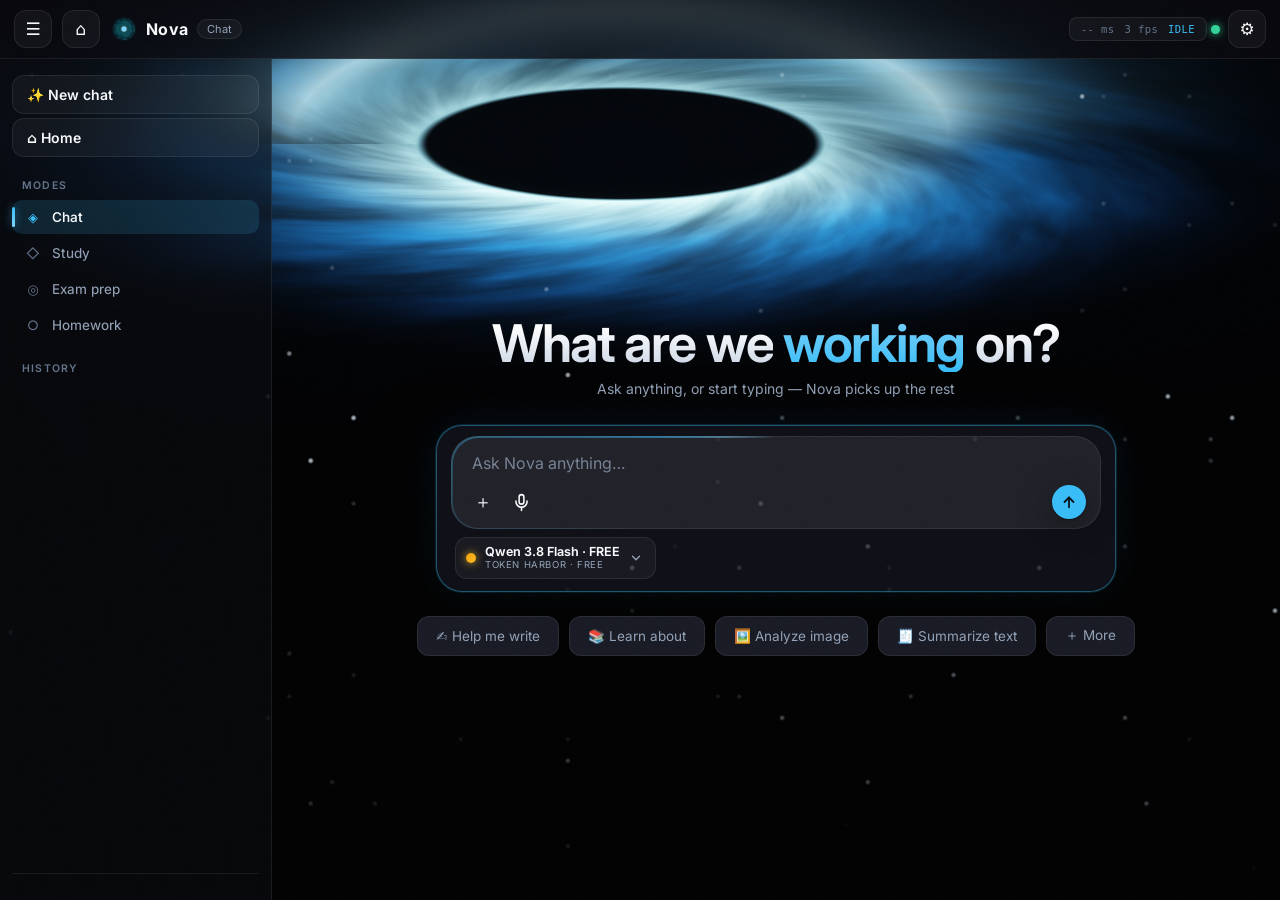
==== commit 18ed71c6: "Echo-free hands-free, device dashboard, wake greeting, about-me profile - Kill self-echo for good: t" ====
--- a/index.html
+++ b/index.html
@@ -190,9 +190,19 @@
         </label>
         <label class="field">
           <span>🧠 What Nova knows about you (one fact per line)</span>
-          <textarea id="set-memory" rows="4" placeholder="e.g. Name: Ali&#10;Studies at NUST&#10;Best friend: Ahmed"></textarea>
+          <textarea id="set-memory" rows="6" placeholder="Name: Ali&#10;City: Lahore&#10;College: NUST&#10;Best friend: Ahmed"></textarea>
           <small>Say “remember…” / “forget…” in chat, or edit here. Synced across your devices.</small>
-        </label>
+          <button id="btn-about-template" class="model-dd-btn" type="button">📋 Fill the about-me list for me</button>
+        </label>
+        <label class="field row">
+          <input id="set-handsfree" type="checkbox" />
+          <span>🎙️ Always-on hands-free — say “<span id="hf-nick">Nova</span>” anywhere to wake me</span>
+        </label>
+        <div class="field sync-box">
+          <span>🖥️ <b>Your devices</b> — every device that unlocked Nova</span>
+          <div id="devices-list" class="dev-list"><div class="dev-row muted">open settings to refresh</div></div>
+          <small>Each device shows its name & IP. The ✕ removes its access — it must enter the passcode again.</small>
+        </div>
         <div class="field sync-box">
           <span>☁️ <b>Sync phone ↔ laptop</b> — one brain everywhere</span>
           <div class="sync-row">
--- a/styles.css
+++ b/styles.css
@@ -1111,6 +1111,25 @@
   box-shadow: 0 0 30px rgba(56,189,248,0.35);
 }
 .lock-title { margin: 0 0 6px; font-size: 20px; font-weight: 650; letter-spacing: -0.02em; color: var(--text); }
+.dev-list { display: flex; flex-direction: column; gap: 6px; margin: 8px 0; }
+.dev-row {
+  display: flex; align-items: center; gap: 10px; padding: 8px 10px;
+  border-radius: 10px; background: rgba(255,255,255,0.04); border: 1px solid rgba(255,255,255,0.06);
+  font-size: 13px; color: var(--text);
+}
+.dev-row.muted { color: var(--muted); font-size: 12.5px; }
+.dev-dot { width: 8px; height: 8px; border-radius: 50%; background: #64748b; flex: none; }
+.dev-dot.live { background: #22c55e; box-shadow: 0 0 8px rgba(34,197,94,0.7); }
+.dev-name { flex: 1; min-width: 0; display: flex; flex-direction: column; }
+.dev-name small { color: var(--muted); font-size: 11px; }
+.dev-you { color: var(--accent); font-weight: 600; }
+.dev-revoke {
+  width: 26px; height: 26px; border-radius: 8px; border: 1px solid rgba(255,255,255,0.1);
+  background: transparent; color: var(--muted); cursor: pointer; font-size: 13px; line-height: 1;
+  transition: all 0.15s var(--ease);
+}
+.dev-revoke:hover { color: #ff6b6b; border-color: rgba(255,107,107,0.4); background: rgba(255,107,107,0.08); }
+
 .lock-sub { margin: 0 0 20px; font-size: 13px; color: var(--muted); }
 #lock-pass {
   width: 100%; padding: 12px 14px; border-radius: 12px;
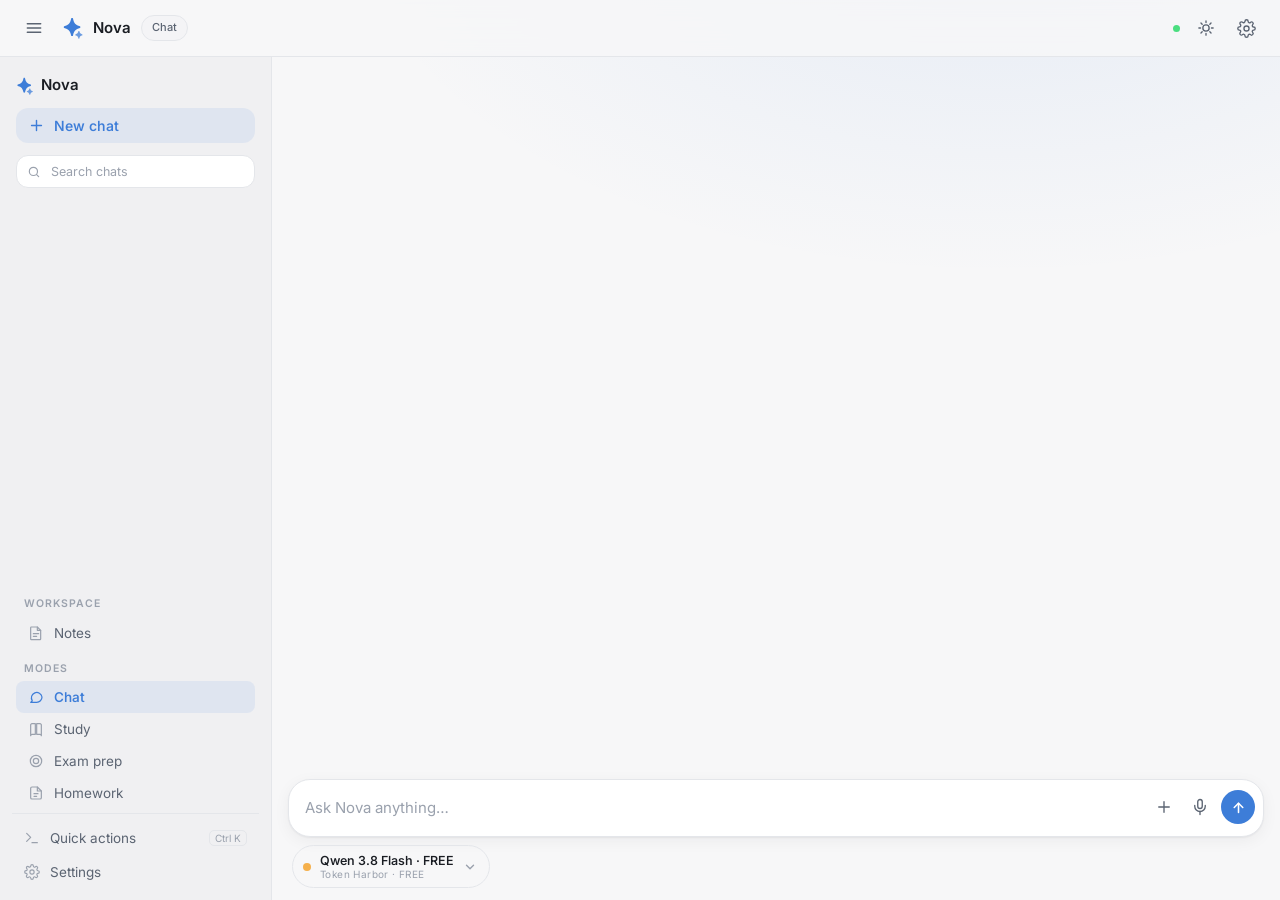
==== commit 34f9d48a: "NOVA V2: premium redesign + real laptop agent + mic-activated voice UI/UX (V2 design system): - Toke" ====
--- a/index.html
+++ b/index.html
@@ -4,8 +4,8 @@
   <meta charset="UTF-8" />
   <meta name="viewport" content="width=device-width, initial-scale=1.0, viewport-fit=cover" />
   <title>Nova — Your AI Assistant</title>
-  <meta name="description" content="Hands-free AI assistant with top models, study help and device control. Works offline." />
-  <meta name="theme-color" content="#070a13" />
+  <meta name="description" content="A calm, capable AI assistant. Chat, study, notes and voice — synced across your devices." />
+  <meta name="theme-color" content="#0b0d12" />
   <link rel="manifest" href="manifest.webmanifest" />
   <link rel="icon" href="icons/icon-192.png" />
   <link rel="apple-touch-icon" href="icons/icon-192.png" />
@@ -19,131 +19,123 @@
 </head>
 <body>
   <canvas id="bgfx-canvas" aria-hidden="true"></canvas>
-  <div class="bgfx" aria-hidden="true">
-    <div class="bg-grid"></div>
-    <div class="aurora"><i></i><i></i><i></i><i></i></div>
-    <div class="particles">
-      <i></i><i></i><i></i><i></i><i></i><i></i><i></i><i></i><i></i><i></i><i></i><i></i>
-    </div>
-  </div>
-  <div class="noise" aria-hidden="true"></div>
+  <div id="bgfx-fallback" aria-hidden="true"></div>
+
   <div id="app">
     <header class="topbar">
-      <button id="btn-menu" class="icon-btn" aria-label="Menu">☰</button>
-      <button id="btn-home-4" class="icon-btn" aria-label="Home" title="Home">⌂</button>
+      <button id="btn-menu" class="icon-btn" aria-label="Open menu">
+        <svg viewBox="0 0 24 24" width="20" height="20" fill="none" stroke="currentColor" stroke-width="1.8" stroke-linecap="round"><path d="M4 7h16M4 12h16M4 17h16"/></svg>
+      </button>
       <div class="brand" id="brand">
-        <span class="arc-core" id="arc-core" aria-hidden="true">
-          <svg viewBox="0 0 48 48" width="30" height="30">
-            <defs>
-              <radialGradient id="arc-glow" cx="50%" cy="50%" r="50%">
-                <stop offset="0%" stop-color="#bdfcff"/>
-                <stop offset="45%" stop-color="#00f0ff"/>
-                <stop offset="100%" stop-color="rgba(0,240,255,0)"/>
-              </radialGradient>
-            </defs>
-            <circle class="arc-halo" cx="24" cy="24" r="22" fill="url(#arc-glow)" opacity="0.55"/>
-            <circle class="arc-outer" cx="24" cy="24" r="17" fill="none" stroke="#00f0ff" stroke-width="1.4" stroke-dasharray="6 5"/>
-            <circle class="arc-mid" cx="24" cy="24" r="12.5" fill="none" stroke="#67e8f9" stroke-width="1" stroke-dasharray="20 8"/>
-            <g class="arc-gear">
-              <circle cx="24" cy="24" r="8.5" fill="none" stroke="rgba(0,240,255,0.85)" stroke-width="1.6" stroke-dasharray="3.5 4"/>
-            </g>
-            <circle class="arc-heart" cx="24" cy="24" r="4.6" fill="#e8fdff"/>
-          </svg>
-        </span>
+        <span class="nova-mark" id="brand-mark" aria-hidden="true"></span>
         <span class="brand-name">Nova</span>
         <span class="mode-chip" id="mode-chip">Chat</span>
       </div>
       <div class="top-actions">
-        <span id="hud-telemetry" class="hud-telemetry" title="Live system telemetry">
-          <span class="tel-item" id="tel-lat">-- ms</span>
-          <span class="tel-item" id="tel-fps">-- fps</span>
-          <span class="tel-item" id="tel-state">IDLE</span>
-        </span>
         <span id="net-dot" class="net-dot" title="Online"></span>
-        <button id="btn-settings" class="icon-btn" aria-label="Settings">⚙️</button>
+        <button id="btn-theme" class="icon-btn" aria-label="Switch theme" title="Switch theme"></button>
+        <button id="btn-settings" class="icon-btn" aria-label="Open settings" title="Settings">        <svg viewBox="0 0 24 24" width="19" height="19" fill="none" stroke="currentColor" stroke-width="1.7" stroke-linecap="round" stroke-linejoin="round"><circle cx="12" cy="12" r="3.2"/><path d="M19.4 15a1.7 1.7 0 0 0 .34 1.87l.06.06a2 2 0 1 1-2.83 2.83l-.06-.06a1.7 1.7 0 0 0-1.87-.34 1.7 1.7 0 0 0-1 1.55V21a2 2 0 1 1-4 0v-.09a1.7 1.7 0 0 0-1.1-1.55 1.7 1.7 0 0 0-1.88.34l-.06.06a2 2 0 1 1-2.83-2.83l.06-.06a1.7 1.7 0 0 0 .34-1.87 1.7 1.7 0 0 0-1.55-1H3a2 2 0 1 1 0-4h.09a1.7 1.7 0 0 0 1.55-1.1 1.7 1.7 0 0 0-.34-1.88l-.06-.06a2 2 0 1 1 2.83-2.83l.06.06a1.7 1.7 0 0 0 1.87.34h.09a1.7 1.7 0 0 0 1-1.55V3a2 2 0 1 1 4 0v.09a1.7 1.7 0 0 0 1 1.55 1.7 1.7 0 0 0 1.88-.34l.06-.06a2 2 0 1 1 2.83 2.83l-.06.06a1.7 1.7 0 0 0-.34 1.87v.09a1.7 1.7 0 0 0 1.55 1H21a2 2 0 1 1 0 4h-.09a1.7 1.7 0 0 0-1.51 1z"/></svg>
+              </button>
       </div>
     </header>
 
-    <div class="body">
-      <aside id="sidebar" class="sidebar">
+    <div class="shell">
+      <aside id="sidebar" class="sidebar" aria-label="Navigation">
+        <div class="side-head">
+          <span class="side-brand"><span class="nova-mark sm" aria-hidden="true"></span> Nova</span>
+          <span class="side-sp"></span>
+          <button id="btn-side-close" class="icon-btn" aria-label="Close menu" style="display:none">
+            <svg viewBox="0 0 24 24" width="18" height="18" fill="none" stroke="currentColor" stroke-width="1.8" stroke-linecap="round"><path d="M6 6l12 12M18 6L6 18"/></svg>
+          </button>
+        </div>
+        <button id="btn-new-2" class="btn-new-chat">
+          <svg viewBox="0 0 24 24" width="17" height="17" fill="none" stroke="currentColor" stroke-width="2" stroke-linecap="round"><path d="M12 5v14M5 12h14"/></svg>
+          New chat
+        </button>
+        <label class="side-search">
+          <svg viewBox="0 0 24 24" width="14" height="14" fill="none" stroke="currentColor" stroke-width="2" stroke-linecap="round"><circle cx="11" cy="11" r="7"/><path d="M20 20l-3.5-3.5"/></svg>
+          <input id="side-search" type="text" placeholder="Search chats" aria-label="Search chats" />
+        </label>
+        <div class="side-section side-grow">
+          <div id="history" class="history" role="list"></div>
+        </div>
         <div class="side-section">
-          <button id="btn-new-2" class="side-action">✨ New chat</button>
-          <button id="btn-home-3" class="side-action">⌂ Home</button>
+          <div class="side-title">Workspace</div>
+          <button class="side-item" id="nav-notes"><span class="si-ic"><svg viewBox="0 0 24 24" width="16" height="16" fill="none" stroke="currentColor" stroke-width="1.8" stroke-linecap="round" stroke-linejoin="round"><path d="M5 3h9l5 5v13a1 1 0 0 1-1 1H5a1 1 0 0 1-1-1V4a1 1 0 0 1 1-1z"/><path d="M14 3v5h5"/><path d="M8 13h8M8 17h5"/></svg></span> Notes</button>
         </div>
         <div class="side-section">
           <div class="side-title">Modes</div>
-          <button class="mode-btn active" data-mode="chat"><span class="m-ic">◈</span> Chat</button>
-          <button class="mode-btn" data-mode="study"><span class="m-ic">◇</span> Study</button>
-          <button class="mode-btn" data-mode="exam"><span class="m-ic">◎</span> Exam prep</button>
-          <button class="mode-btn" data-mode="homework"><span class="m-ic">○</span> Homework</button>
-        </div>
-        <div class="side-section hidden">
-          <div class="side-title">Quick actions</div>
-          <button class="quick-btn" data-fill="quiz me on ">❓ Quiz me</button>
-          <button class="quick-btn" data-fill="flashcards on ">🃏 Flashcards</button>
-          <button class="quick-btn" data-fill="summarize ">🧾 Summarize</button>
-          <button class="quick-btn" data-fill="note ">🗒️ Take a note</button>
-          <button class="quick-btn" data-fill="notes">🗂️ My notes</button>
-          <button class="quick-btn" data-fill="whatsapp ">🟢 WhatsApp</button>
-          <button class="quick-btn" data-fill="email ">✉️ Email</button>
-          <button class="quick-btn" data-fill="help">🧭 Help</button>
-        </div>
-        <div class="side-section grow">
-          <div class="side-title">History</div>
-          <div id="history" class="history"></div>
+          <button class="side-item" data-mode="chat"><span class="si-ic"><svg viewBox="0 0 24 24" width="16" height="16" fill="none" stroke="currentColor" stroke-width="1.8" stroke-linecap="round" stroke-linejoin="round"><path d="M21 12a8 8 0 0 1-8 8H4l2.4-2.4A8 8 0 1 1 21 12z"/></svg></span> Chat</button>
+          <button class="side-item" data-mode="study"><span class="si-ic"><svg viewBox="0 0 24 24" width="16" height="16" fill="none" stroke="currentColor" stroke-width="1.8" stroke-linecap="round" stroke-linejoin="round"><path d="M4 19V6a2 2 0 0 1 2-2h5v16H6a2 2 0 0 0-2 2z"/><path d="M20 19V6a2 2 0 0 0-2-2h-5v16h5a2 2 0 0 1 2 2z"/></svg></span> Study</button>
+          <button class="side-item" data-mode="exam"><span class="si-ic"><svg viewBox="0 0 24 24" width="16" height="16" fill="none" stroke="currentColor" stroke-width="1.8" stroke-linecap="round" stroke-linejoin="round"><circle cx="12" cy="12" r="8.5"/><circle cx="12" cy="12" r="4"/></svg></span> Exam prep</button>
+          <button class="side-item" data-mode="homework"><span class="si-ic"><svg viewBox="0 0 24 24" width="16" height="16" fill="none" stroke="currentColor" stroke-width="1.8" stroke-linecap="round" stroke-linejoin="round"><path d="M14 3H6a2 2 0 0 0-2 2v14a2 2 0 0 0 2 2h12a2 2 0 0 0 2-2V9z"/><path d="M14 3v6h6"/><path d="M9 13h6M9 17h4"/></svg></span> Homework</button>
         </div>
         <div class="side-footer">
           <div id="queue-info" class="queue-info hidden"></div>
-          <button id="btn-install" class="install-btn hidden">📲 Install app</button>
+          <button class="side-foot-row" id="nav-palette"><span class="si-ic"><svg viewBox="0 0 24 24" width="16" height="16" fill="none" stroke="currentColor" stroke-width="1.8" stroke-linecap="round" stroke-linejoin="round"><path d="M4 17l6-6-6-6"/><path d="M12 19h8"/></svg></span> Quick actions <span class="si-kbd">Ctrl K</span></button>
+          <button class="side-foot-row" id="nav-settings-foot"><span class="si-ic"><svg viewBox="0 0 24 24" width="16" height="16" fill="none" stroke="currentColor" stroke-width="1.7" stroke-linecap="round" stroke-linejoin="round"><circle cx="12" cy="12" r="3.2"/><path d="M19.4 15a1.7 1.7 0 0 0 .34 1.87l.06.06a2 2 0 1 1-2.83 2.83l-.06-.06a1.7 1.7 0 0 0-1.87-.34 1.7 1.7 0 0 0-1 1.55V21a2 2 0 1 1-4 0v-.09a1.7 1.7 0 0 0-1.1-1.55 1.7 1.7 0 0 0-1.88.34l-.06.06a2 2 0 1 1-2.83-2.83l.06-.06a1.7 1.7 0 0 0 .34-1.87 1.7 1.7 0 0 0-1.55-1H3a2 2 0 1 1 0-4h.09a1.7 1.7 0 0 0 1.55-1.1 1.7 1.7 0 0 0-.34-1.88l-.06-.06a2 2 0 1 1 2.83-2.83l.06.06a1.7 1.7 0 0 0 1.87.34h.09a1.7 1.7 0 0 0 1-1.55V3a2 2 0 1 1 4 0v.09a1.7 1.7 0 0 0 1 1.55 1.7 1.7 0 0 0 1.88-.34l.06-.06a2 2 0 1 1 2.83 2.83l-.06.06a1.7 1.7 0 0 0-.34 1.87v.09a1.7 1.7 0 0 0 1.55 1H21a2 2 0 1 1 0 4h-.09a1.7 1.7 0 0 0-1.51 1z"/></svg></span> Settings</button>
+          <button id="btn-install" class="btn-primary install-btn hidden">Install app</button>
         </div>
       </aside>
       <div id="scrim" class="scrim"></div>
 
-
-      <main class="chat">
+      <main class="main">
         <div id="messages" class="messages"></div>
         <div id="home" class="home hidden">
-          <div class="greet">
-            <h1 class="rise rise-2 kinetic-headline" aria-label="What are we working on?"><span class="k-word">What</span> <span class="k-word">are</span> <span class="k-word">we</span> <span class="k-word grad-word">working</span> <span class="k-word">on?</span></h1>
-            <div class="greet-sub rise rise-3">Ask anything, or start typing — Nova picks up the rest</div>
+          <div class="home-top">
+            <span></span>
+            <div class="home-top-right">
+              <button id="btn-theme-2" class="icon-btn" aria-label="Switch theme" title="Switch theme"></button>
+              <button id="btn-settings-2" class="icon-btn" aria-label="Open settings" title="Settings">
+                <svg viewBox="0 0 24 24" width="19" height="19" fill="none" stroke="currentColor" stroke-width="1.7" stroke-linecap="round" stroke-linejoin="round"><circle cx="12" cy="12" r="3.2"/><path d="M19.4 15a1.7 1.7 0 0 0 .34 1.87l.06.06a2 2 0 1 1-2.83 2.83l-.06-.06a1.7 1.7 0 0 0-1.87-.34 1.7 1.7 0 0 0-1 1.55V21a2 2 0 1 1-4 0v-.09a1.7 1.7 0 0 0-1.1-1.55 1.7 1.7 0 0 0-1.88.34l-.06.06a2 2 0 1 1-2.83-2.83l.06-.06a1.7 1.7 0 0 0 .34-1.87 1.7 1.7 0 0 0-1.55-1H3a2 2 0 1 1 0-4h.09a1.7 1.7 0 0 0 1.55-1.1 1.7 1.7 0 0 0-.34-1.88l-.06-.06a2 2 0 1 1 2.83-2.83l.06.06a1.7 1.7 0 0 0 1.87.34h.09a1.7 1.7 0 0 0 1-1.55V3a2 2 0 1 1 4 0v.09a1.7 1.7 0 0 0 1 1.55 1.7 1.7 0 0 0 1.88-.34l.06-.06a2 2 0 1 1 2.83 2.83l-.06.06a1.7 1.7 0 0 0-.34 1.87v.09a1.7 1.7 0 0 0 1.55 1H21a2 2 0 1 1 0 4h-.09a1.7 1.7 0 0 0-1.51 1z"/></svg>
+              </button>
+            </div>
+          </div>
+          <div class="home-title">
+            <span class="nova-mark" aria-hidden="true"></span>
+            <span id="home-greet">What can I help you with?</span>
           </div>
           <div id="home-slot" class="home-slot"></div>
-          <div class="chips">
-            <button class="chip" data-chip="write">✍️ Help me write</button>
-            <button class="chip" data-chip="learn">📚 Learn about</button>
-            <button class="chip" data-chip="image">🖼️ Analyze image</button>
-            <button class="chip" data-chip="summarize">🧾 Summarize text</button>
-            <button class="chip" data-chip="more">＋ More</button>
+          <div class="chips" id="home-chips">
+            <button class="chip" data-chip="write"><span class="ci-ic"><svg viewBox="0 0 24 24" width="14" height="14" fill="none" stroke="currentColor" stroke-width="1.8" stroke-linecap="round" stroke-linejoin="round"><path d="M12 20h9"/><path d="M16.5 3.5a2.1 2.1 0 0 1 3 3L7 19l-4 1 1-4z"/></svg></span> Help me write</button>
+            <button class="chip" data-chip="learn"><span class="ci-ic"><svg viewBox="0 0 24 24" width="14" height="14" fill="none" stroke="currentColor" stroke-width="1.8" stroke-linecap="round" stroke-linejoin="round"><path d="M4 19V6a2 2 0 0 1 2-2h5v16H6a2 2 0 0 0-2 2z"/><path d="M20 19V6a2 2 0 0 0-2-2h-5v16h5a2 2 0 0 1 2 2z"/></svg></span> Explain a topic</button>
+            <button class="chip" data-chip="image"><span class="ci-ic"><svg viewBox="0 0 24 24" width="14" height="14" fill="none" stroke="currentColor" stroke-width="1.8" stroke-linecap="round" stroke-linejoin="round"><rect x="3" y="4" width="18" height="16" rx="2"/><circle cx="9" cy="10" r="2"/><path d="M21 16l-5-5-9 9"/></svg></span> Analyze image</button>
+            <button class="chip" data-chip="summarize"><span class="ci-ic"><svg viewBox="0 0 24 24" width="14" height="14" fill="none" stroke="currentColor" stroke-width="1.8" stroke-linecap="round"><path d="M4 6h16M4 12h10M4 18h7"/></svg></span> Summarize text</button>
+            <button class="chip" data-chip="more"><span class="ci-ic"><svg viewBox="0 0 24 24" width="14" height="14" fill="none" stroke="currentColor" stroke-width="2" stroke-linecap="round"><path d="M12 5v14M5 12h14"/></svg></span> More</button>
           </div>
         </div>
         <div class="composer">
           <div id="listen-banner" class="listen-banner hidden">
-            <span class="pulse"></span> Hands-free listening — say “<span id="wake-name">Nova</span>, …”
+            <span class="pulse"></span> Hands-free — say “<span id="wake-name">Nova</span>, …”
             <button id="btn-listen-stop" class="link-btn">stop</button>
           </div>
-          <div id="attachments" class="attachments hidden"></div>
-          <div class="composer-row">
-            <textarea id="input" rows="1" placeholder="Ask Nova anything…"></textarea>
-            <div class="composer-tools">
-              <div class="attach-wrap">
-                <button id="btn-attach" class="tool-btn" aria-label="Attach files, photos or folders" title="Attach">＋</button>
-                <div id="attach-menu" class="attach-menu hidden">
-                  <button data-attach="photos">🖼️ Photos</button>
-                  <button data-attach="camera">📷 Camera</button>
-                  <button data-attach="docs">📄 Documents</button>
-                  <button data-attach="folder">🗂️ Folder</button>
+          <div class="composer-inner">
+            <div id="attachments" class="attachments hidden"></div>
+            <div class="composer-row">
+              <textarea id="input" rows="1" placeholder="Ask Nova anything…" aria-label="Message Nova"></textarea>
+              <div class="composer-tools">
+                <div class="attach-wrap">
+                  <button id="btn-attach" class="tool-btn" aria-label="Attach files" title="Attach">
+                    <svg viewBox="0 0 24 24" width="18" height="18" fill="none" stroke="currentColor" stroke-width="1.8" stroke-linecap="round"><path d="M12 5v14M5 12h14"/></svg>
+                  </button>
+                  <div id="attach-menu" class="attach-menu hidden">
+                    <button data-attach="photos">Photos</button>
+                    <button data-attach="camera">Camera</button>
+                    <button data-attach="docs">Documents</button>
+                    <button data-attach="folder">Folder</button>
+                  </div>
                 </div>
-              </div>
-              <button id="btn-mic" class="tool-btn mic" aria-label="Voice input" title="Voice input">
-                <svg viewBox="0 0 24 24" width="19" height="19" fill="none" stroke="currentColor" stroke-width="2" stroke-linecap="round" stroke-linejoin="round"><rect x="9" y="2" width="6" height="12" rx="3"/><path d="M5 10v1a7 7 0 0 0 14 0v-1"/><path d="M12 18v4"/></svg>
-              </button>
-              <span class="flex-sp"></span>
-              <button id="btn-send" class="send-btn" aria-label="Send" title="Send">
-                <svg viewBox="0 0 24 24" width="18" height="18" fill="none" stroke="currentColor" stroke-width="2.4" stroke-linecap="round" stroke-linejoin="round"><path d="M12 19V6"/><path d="M6 12l6-6 6 6"/></svg>
-              </button>
-            </div>
-          </div>
-          <div id="wave" class="wave hidden">
+                <button id="btn-mic" class="tool-btn mic" aria-label="Voice input" title="Voice input">
+                  <svg viewBox="0 0 24 24" width="18" height="18" fill="none" stroke="currentColor" stroke-width="1.8" stroke-linecap="round" stroke-linejoin="round"><rect x="9" y="2" width="6" height="12" rx="3"/><path d="M5 10v1a7 7 0 0 0 14 0v-1"/><path d="M12 18v4"/></svg>
+                </button>
+                <span class="flex-sp" style="flex:1"></span>
+                <button id="btn-send" class="send-btn" aria-label="Send message" title="Send">
+                  <svg viewBox="0 0 24 24" width="17" height="17" fill="none" stroke="currentColor" stroke-width="2.2" stroke-linecap="round" stroke-linejoin="round"><path d="M12 19V6"/><path d="M6 12l6-6 6 6"/></svg>
+                </button>
+              </div>
+            </div>
+          </div>
+          <div id="wave" class="hidden">
             <div class="wave-bars" id="wave-bars"></div>
             <button type="button" class="wave-text" id="wave-text" title="Tap to end voice chat">Listening…</button>
           </div>
@@ -161,99 +153,379 @@
         </div>
       </main>
     </div>
-  </div>
-
-  <!-- Settings -->
-  <div id="settings-modal" class="modal hidden">
+
+    <nav class="bottom-nav" aria-label="Primary">
+      <button class="bn-btn" data-nav="home" aria-label="Home">
+        <svg viewBox="0 0 24 24" width="21" height="21" fill="none" stroke="currentColor" stroke-width="1.8" stroke-linecap="round" stroke-linejoin="round"><path d="M3 10.5L12 3l9 7.5"/><path d="M5 9.5V21h14V9.5"/></svg>
+        <span>Home</span>
+      </button>
+      <button class="bn-btn" data-nav="chats" aria-label="Chats">
+        <svg viewBox="0 0 24 24" width="21" height="21" fill="none" stroke="currentColor" stroke-width="1.8" stroke-linecap="round" stroke-linejoin="round"><path d="M21 12a8 8 0 0 1-8 8H4l2.4-2.4A8 8 0 1 1 21 12z"/></svg>
+        <span>Chats</span>
+      </button>
+      <button class="bn-btn fab" data-nav="new" aria-label="New chat">
+        <span class="bn-fab"><svg viewBox="0 0 24 24" width="19" height="19" fill="none" stroke="currentColor" stroke-width="2.2" stroke-linecap="round"><path d="M12 5v14M5 12h14"/></svg></span>
+        <span>New</span>
+      </button>
+      <button class="bn-btn" data-nav="notes" aria-label="Notes">
+        <svg viewBox="0 0 24 24" width="21" height="21" fill="none" stroke="currentColor" stroke-width="1.8" stroke-linecap="round" stroke-linejoin="round"><path d="M5 3h9l5 5v13a1 1 0 0 1-1 1H5a1 1 0 0 1-1-1V4a1 1 0 0 1 1-1z"/><path d="M14 3v5h5"/><path d="M8 13h8M8 17h5"/></svg>
+        <span>Notes</span>
+      </button>
+      <button class="bn-btn" data-nav="settings" aria-label="Settings">
+        <svg viewBox="0 0 24 24" width="21" height="21" fill="none" stroke="currentColor" stroke-width="1.7" stroke-linecap="round" stroke-linejoin="round"><circle cx="12" cy="12" r="3.2"/><path d="M19.4 15a1.7 1.7 0 0 0 .34 1.87l.06.06a2 2 0 1 1-2.83 2.83l-.06-.06a1.7 1.7 0 0 0-1.87-.34 1.7 1.7 0 0 0-1 1.55V21a2 2 0 1 1-4 0v-.09a1.7 1.7 0 0 0-1.1-1.55 1.7 1.7 0 0 0-1.88.34l-.06.06a2 2 0 1 1-2.83-2.83l.06-.06a1.7 1.7 0 0 0 .34-1.87 1.7 1.7 0 0 0-1.55-1H3a2 2 0 1 1 0-4h.09a1.7 1.7 0 0 0 1.55-1.1 1.7 1.7 0 0 0-.34-1.88l-.06-.06a2 2 0 1 1 2.83-2.83l.06.06a1.7 1.7 0 0 0 1.87.34h.09a1.7 1.7 0 0 0 1-1.55V3a2 2 0 1 1 4 0v.09a1.7 1.7 0 0 0 1 1.55 1.7 1.7 0 0 0 1.88-.34l.06-.06a2 2 0 1 1 2.83 2.83l-.06.06a1.7 1.7 0 0 0-.34 1.87v.09a1.7 1.7 0 0 0 1.55 1H21a2 2 0 1 1 0 4h-.09a1.7 1.7 0 0 0-1.51 1z"/></svg>
+        <span>Settings</span>
+      </button>
+    </nav>
+  </div>
+
+  <!-- Command palette -->
+  <div id="palette" class="hidden" role="dialog" aria-label="Command palette">
+    <div class="palette-card">
+      <div class="palette-input-row">
+        <svg viewBox="0 0 24 24" width="17" height="17" fill="none" stroke="currentColor" stroke-width="2" stroke-linecap="round"><circle cx="11" cy="11" r="7"/><path d="M20 20l-3.5-3.5"/></svg>
+        <input id="palette-input" type="text" placeholder="Search or run a command…" aria-label="Search or run a command" autocomplete="off" />
+        <span class="pi-hint" style="border:1px solid var(--border);border-radius:5px;padding:1px 5px;font-size:10px;color:var(--text-3)">Esc</span>
+      </div>
+      <div id="palette-list" class="palette-list" role="listbox"></div>
+    </div>
+  </div>
+
+  <!-- Chats sheet (mobile) -->
+  <div id="chats-sheet" class="sheet hidden">
+    <div class="sheet-card">
+      <div class="sheet-head">
+        <h3>Chats</h3>
+        <button id="btn-close-chats" class="icon-btn" aria-label="Close">
+          <svg viewBox="0 0 24 24" width="18" height="18" fill="none" stroke="currentColor" stroke-width="1.8" stroke-linecap="round"><path d="M6 6l12 12M18 6L6 18"/></svg>
+        </button>
+      </div>
+      <div class="sheet-body">
+        <label class="side-search" style="margin:0 4px 8px">
+          <svg viewBox="0 0 24 24" width="14" height="14" fill="none" stroke="currentColor" stroke-width="2" stroke-linecap="round"><circle cx="11" cy="11" r="7"/><path d="M20 20l-3.5-3.5"/></svg>
+          <input id="sheet-search" type="text" placeholder="Search chats" aria-label="Search chats" />
+        </label>
+        <div id="sheet-history" class="history"></div>
+      </div>
+    </div>
+  </div>
+
+  <!-- Settings — organized pages -->
+  <div id="settings-modal" class="modal hidden" role="dialog" aria-label="Settings">
     <div class="modal-card">
       <div class="modal-head">
         <h2>Settings</h2>
-        <button id="btn-close-settings" class="icon-btn" aria-label="Close">✕</button>
+        <button id="btn-close-settings" class="icon-btn" aria-label="Close settings">
+          <svg viewBox="0 0 24 24" width="18" height="18" fill="none" stroke="currentColor" stroke-width="1.8" stroke-linecap="round"><path d="M6 6l12 12M18 6L6 18"/></svg>
+        </button>
+      </div>
+      <div class="settings-layout">
+        <div class="settings-nav" role="tablist">
+          <button data-page="general" class="active"><span class="sn-ic"><svg viewBox="0 0 24 24" width="15" height="15" fill="none" stroke="currentColor" stroke-width="1.8" stroke-linecap="round" stroke-linejoin="round"><circle cx="12" cy="12" r="8.5"/><path d="M12 8v4l2.5 2.5"/></svg></span> General</button>
+          <button data-page="voice"><span class="sn-ic"><svg viewBox="0 0 24 24" width="15" height="15" fill="none" stroke="currentColor" stroke-width="1.8" stroke-linecap="round" stroke-linejoin="round"><rect x="9" y="2" width="6" height="12" rx="3"/><path d="M5 10v1a7 7 0 0 0 14 0v-1"/><path d="M12 18v4"/></svg></span> Voice</button>
+          <button data-page="intelligence"><span class="sn-ic"><svg viewBox="0 0 24 24" width="15" height="15" fill="none" stroke="currentColor" stroke-width="1.8" stroke-linecap="round" stroke-linejoin="round"><path d="M12 3a4 4 0 0 0-4 4v1a4 4 0 0 0-2 7 4 4 0 0 0 3 6h6a4 4 0 0 0 3-6 4 4 0 0 0-2-7V7a4 4 0 0 0-4-4z"/></svg></span> Intelligence</button>
+          <button data-page="devices"><span class="sn-ic"><svg viewBox="0 0 24 24" width="15" height="15" fill="none" stroke="currentColor" stroke-width="1.8" stroke-linecap="round" stroke-linejoin="round"><rect x="3" y="4" width="18" height="12" rx="2"/><path d="M8 20h8M12 16v4"/></svg></span> Devices</button>
+          <button data-page="privacy"><span class="sn-ic"><svg viewBox="0 0 24 24" width="15" height="15" fill="none" stroke="currentColor" stroke-width="1.8" stroke-linecap="round" stroke-linejoin="round"><path d="M12 3l7 3v6c0 4.4-3 7.4-7 9-4-1.6-7-4.6-7-9V6z"/><path d="M9.5 12l2 2 3.5-4"/></svg></span> Privacy</button>
+          <button data-page="connections"><span class="sn-ic"><svg viewBox="0 0 24 24" width="15" height="15" fill="none" stroke="currentColor" stroke-width="1.8" stroke-linecap="round" stroke-linejoin="round"><path d="M9 12h6M12 9v6"/><circle cx="12" cy="12" r="9"/></svg></span> Connections</button>
+          <button data-page="performance"><span class="sn-ic"><svg viewBox="0 0 24 24" width="15" height="15" fill="none" stroke="currentColor" stroke-width="1.8" stroke-linecap="round" stroke-linejoin="round"><path d="M3 12h4l2-6 4 12 2-6h6"/></svg></span> Performance</button>
+          <button data-page="diagnostics"><span class="sn-ic"><svg viewBox="0 0 24 24" width="15" height="15" fill="none" stroke="currentColor" stroke-width="1.8" stroke-linecap="round" stroke-linejoin="round"><path d="M8 9l-4 3 4 3M16 9l4 3-4 3"/></svg></span> Diagnostics</button>
+        </div>
+        <div class="settings-pages">
+          <!-- General -->
+          <div class="settings-page" data-page="general">
+            <h3>General</h3>
+            <p class="page-sub">Basics — how Nova looks and greets you.</p>
+            <div class="settings-section">
+              <div class="sec-title">Appearance</div>
+              <div class="field row">
+                <span>Theme</span>
+                <select id="set-theme">
+                  <option value="dark">Dark</option>
+                  <option value="light">Light</option>
+                  <option value="system">Match system</option>
+                </select>
+              </div>
+            </div>
+            <div class="settings-section">
+              <div class="sec-title">Personal</div>
+              <label class="field">
+                <span>What should Nova call you? (wake name)</span>
+                <input id="set-nickname" type="text" placeholder="Nova" maxlength="20" />
+                <small>Voice wake word too — “Hey <span id="hf-nick">Nova</span>…”</small>
+              </label>
+            </div>
+          </div>
+
+          <!-- Voice -->
+          <div class="settings-page hidden" data-page="voice">
+            <h3>Voice</h3>
+            <p class="page-sub">Talking and listening.</p>
+            <div class="settings-section">
+              <div class="sec-title">Speaking</div>
+              <label class="field row">
+                <span>Speak replies out loud</span>
+                <label class="switch"><input id="set-autospeak" type="checkbox" /><span class="track"></span></label>
+              </label>
+            </div>
+            <div class="settings-section">
+              <div class="sec-title">Hands-free</div>
+              <label class="field row">
+                <span>Always-on listening — say “<span id="hf-nick2">Nova</span>” anywhere to wake me</span>
+                <label class="switch"><input id="set-handsfree" type="checkbox" /><span class="track"></span></label>
+              </label>
+              <small style="color:var(--text-3)">Keeps the mic open. Nova pauses itself while speaking so it never hears its own voice.</small>
+            </div>
+          </div>
+
+          <!-- Intelligence -->
+          <div class="settings-page hidden" data-page="intelligence">
+            <h3>Intelligence</h3>
+            <p class="page-sub">Which brain answers, and what it remembers.</p>
+            <div class="settings-section">
+              <div class="sec-title">Model</div>
+              <label class="field">
+                <span>Default model</span>
+                <select id="set-model"></select>
+                <small>Recommended: leave the default. Change brains anytime from the button under the composer.</small>
+              </label>
+            </div>
+            <div class="settings-section">
+              <div class="sec-title">Study</div>
+              <label class="field row">
+                <span>Study mode: quiz me strictly (no direct answers)</span>
+                <label class="switch"><input id="set-study-strict" type="checkbox" /><span class="track"></span></label>
+              </label>
+            </div>
+            <div class="settings-section">
+              <div class="sec-title">Nova Memory</div>
+              <p class="sec-desc">Nova can remember things you choose to share, so conversations feel more personal. Say “remember…” or “forget…” in chat, or edit below.</p>
+              <label class="field">
+                <textarea id="set-memory" rows="6" placeholder="Name: Ali&#10;City: Lahore&#10;College: NUST"></textarea>
+                <button id="btn-about-template" class="btn-ghost" type="button" style="align-self:flex-start">Fill the about-me template</button>
+              </label>
+            </div>
+          </div>
+
+          <!-- Devices -->
+          <div class="settings-page hidden" data-page="devices">
+            <h3>Devices</h3>
+            <p class="page-sub">Everything connected to this Nova.</p>
+            <div class="settings-section">
+              <div class="sec-title">Your devices</div>
+              <p class="sec-desc">Every device that unlocked Nova. The ✕ removes its access — it must enter the passcode again.</p>
+              <div id="devices-list" class="dev-list"><div class="dev-row muted">Open settings to refresh</div></div>
+            </div>
+            <div class="settings-section">
+              <div class="sec-title">Sync phone ↔ laptop</div>
+              <p class="sec-desc">One sync code = shared chats, notes and memory. Use the same code on every device.</p>
+              <div class="sync-box">
+                <div class="sync-row">
+                  <input id="set-sync-code" type="text" maxlength="8" placeholder="CODE" autocomplete="off" aria-label="Sync code" />
+                  <button id="btn-sync-connect" class="btn-primary sync-btn" type="button">Connect</button>
+                </div>
+                <div class="sync-row">
+                  <button id="btn-sync-now" class="btn-ghost" type="button">Sync now</button>
+                  <span id="sync-status" class="sync-status"></span>
+                </div>
+                <small style="color:var(--text-3)">Any 4–8 letters or digits, e.g. <b>ALI-2026</b>.</small>
+              </div>
+            </div>
+          </div>
+
+          <!-- Connections & Permissions — honest states only -->
+          <div class="settings-page hidden" data-page="connections">
+            <h3>Connections</h3>
+            <p class="page-sub">What Nova is allowed to reach. Nothing here is pretend — a service is either connected or it isn't.</p>
+            <div class="settings-section">
+              <div class="conn-row">
+                <span class="conn-dot ok"></span>
+                <div class="dev-name"><span>Nova Agent (this laptop)</span><small id="conn-agent-sub">Checking…</small></div>
+                <span class="conn-state ok" id="conn-agent-state">—</span>
+              </div>
+              <div class="conn-row">
+                <span class="conn-dot off"></span>
+                <div class="dev-name"><span>Gmail</span><small>Read, draft & send with your approval — via official Google sign-in</small></div>
+                <span class="conn-state">Not connected</span>
+              </div>
+              <p class="sec-desc" style="margin-top:8px">Gmail needs a small server-side Google app (OAuth) before it can connect — it's on the roadmap and will appear here as a real <b>Connect</b> button once live. Nova will never ask for your Gmail password.</p>
+            </div>
+            <div class="settings-section">
+              <div class="sec-title">How actions are approved</div>
+              <p class="sec-desc">Opening apps, searching files and reading system stats run immediately on a connected device. Anything that leaves your account — sending a message or email, deleting files — always shows you exactly what will happen and waits for your confirmation.</p>
+            </div>
+          </div>
+
+          <!-- Performance — only appears with real data from a connected agent -->
+          <div class="settings-page hidden" data-page="performance">
+            <h3>Performance</h3>
+            <p class="page-sub">Live readings from this laptop's Nova Agent. Nothing is estimated.</p>
+            <div class="settings-section">
+              <div id="perf-body" class="dev-list"><div class="dev-row muted">Requires the Nova Agent — start it with <b>python serve.py</b> on the laptop, or open Nova there.</div></div>
+              <button id="btn-perf-refresh" class="btn-ghost" type="button" style="align-self:flex-start">Refresh</button>
+            </div>
+          </div>
+
+          <!-- Diagnostics — developer info lives here, nowhere else -->
+          <div class="settings-page hidden" data-page="diagnostics">
+            <h3>Diagnostics</h3>
+            <p class="page-sub">Technical details, for when something needs investigating.</p>
+            <div class="settings-section">
+              <div class="field"><span>Current brain</span><small id="diag-brain">—</small></div>
+              <div class="field"><span>Last AI request</span><small id="diag-latency">—</small></div>
+              <div class="field"><span>Nova Agent</span><small id="diag-agent">—</small></div>
+              <div class="field"><span>Sync</span><small id="diag-sync">—</small></div>
+              <div class="field"><span>Voice engine</span><small id="diag-voice">—</small></div>
+              <div class="field"><span>App version</span><small>nova-v25 · PWA · offline-capable</small></div>
+            </div>
+          </div>
+
+          <!-- Privacy -->
+          <div class="settings-page hidden" data-page="privacy">
+            <h3>Privacy</h3>
+            <p class="page-sub">You're in control of your data.</p>
+            <div class="settings-section">
+              <div class="sec-title">Where your data lives</div>
+              <p class="sec-desc">Chats, notes and memory are stored on this device and synced only to devices paired with your sync code. Voice is processed by your browser's speech service; messages are sent to the AI model you pick to generate replies. Nothing is sold, nothing is shared.</p>
+            </div>
+            <div class="settings-section">
+              <div class="sec-title">Nova Memory</div>
+              <p class="sec-desc">Memory makes Nova personal — and you can clear it anytime.</p>
+              <div class="row" style="display:flex;gap:8px;flex-wrap:wrap">
+                <button id="btn-clear-memory" class="btn-danger-ghost" type="button">Clear memory</button>
+              </div>
+            </div>
+            <div class="settings-section">
+              <div class="sec-title">Sign out other devices</div>
+              <p class="sec-desc">Removed devices must enter the passcode again. Manage them on the Devices page.</p>
+            </div>
+            <div class="settings-section">
+              <div class="danger-zone">
+                <div class="sec-title">Danger zone</div>
+                <p>Erase every chat, note, flashcard, memory and setting on this device. This cannot be undone.</p>
+                <div class="row">
+                  <button id="btn-wipe" class="btn-danger-solid" type="button">Erase all data…</button>
+                </div>
+              </div>
+            </div>
+          </div>
+        </div>
+      </div>
+      <div class="modal-foot">
+        <span class="spacer"></span>
+        <button id="btn-save-settings" class="btn-primary">Save changes</button>
+      </div>
+    </div>
+  </div>
+
+  <!-- Notes workspace -->
+  <div id="notes-modal" class="modal hidden" role="dialog" aria-label="Notes">
+    <div class="modal-card">
+      <div class="modal-head">
+        <h2>Notes</h2>
+        <button id="btn-close-notes" class="icon-btn" aria-label="Close notes">
+          <svg viewBox="0 0 24 24" width="18" height="18" fill="none" stroke="currentColor" stroke-width="1.8" stroke-linecap="round"><path d="M6 6l12 12M18 6L6 18"/></svg>
+        </button>
       </div>
       <div class="modal-body">
-        <div class="settings-note">All models are ready — keys are built in. Pick a brain from the composer menu (◇ button) or below.</div>
-        <label class="field" id="field-model">
-          <span>Model</span>
-          <select id="set-model"></select>
+        <div class="field">
+          <textarea id="note-input" rows="2" placeholder="Write a note… (or just tell Nova “note …” in chat)"></textarea>
+          <button id="btn-note-save" class="btn-primary" type="button" style="align-self:flex-start">Save note</button>
+        </div>
+        <label class="side-search" style="margin:0">
+          <svg viewBox="0 0 24 24" width="14" height="14" fill="none" stroke="currentColor" stroke-width="2" stroke-linecap="round"><circle cx="11" cy="11" r="7"/><path d="M20 20l-3.5-3.5"/></svg>
+          <input id="notes-search" type="text" placeholder="Search notes" aria-label="Search notes" />
         </label>
+        <div id="notes-list" class="dev-list"><div class="dev-row muted">No notes yet. Create your first note above — or say “note …” in chat.</div></div>
+      </div>
+    </div>
+  </div>
+
+  <!-- Erase-all confirmation -->
+  <div id="wipe-modal" class="modal hidden" role="alertdialog" aria-label="Erase all data">
+    <div class="modal-card">
+      <div class="modal-head">
+        <h2>Erase all data?</h2>
+        <button id="btn-wipe-cancel" class="icon-btn" aria-label="Cancel">
+          <svg viewBox="0 0 24 24" width="18" height="18" fill="none" stroke="currentColor" stroke-width="1.8" stroke-linecap="round"><path d="M6 6l12 12M18 6L6 18"/></svg>
+        </button>
+      </div>
+      <div class="modal-body">
+        <p style="margin:0;color:var(--text-2);font-size:14px">This erases every chat, note, flashcard, memory and setting on this device. It cannot be undone.</p>
         <label class="field">
-          <span>Call me… (wake name)</span>
-          <input id="set-nickname" type="text" placeholder="Nova" maxlength="20" />
+          <span>Type <b>ERASE</b> to confirm</span>
+          <input id="wipe-confirm-input" type="text" autocomplete="off" spellcheck="false" />
         </label>
-        <label class="field row">
-          <input id="set-autospeak" type="checkbox" />
-          <span>Speak replies out loud</span>
+      </div>
+      <div class="modal-foot">
+        <button id="btn-wipe-cancel-2" class="btn-ghost" type="button">Cancel</button>
+        <button id="btn-wipe-confirm" class="btn-danger-solid" type="button" disabled>Erase everything</button>
+      </div>
+    </div>
+  </div>
+
+  <!-- File results (agent search) -->
+  <div id="files-modal" class="modal hidden" role="dialog" aria-label="File search results">
+    <div class="modal-card">
+      <div class="modal-head">
+        <h2>Files on this laptop</h2>
+        <button id="btn-close-files" class="icon-btn" aria-label="Close">
+          <svg viewBox="0 0 24 24" width="18" height="18" fill="none" stroke="currentColor" stroke-width="1.8" stroke-linecap="round"><path d="M6 6l12 12M18 6L6 18"/></svg>
+        </button>
+      </div>
+      <div class="modal-body">
+        <div id="files-list" class="dev-list"></div>
+      </div>
+    </div>
+  </div>
+
+  <!-- Generic typed-confirmation dialog -->
+  <div id="confirm-modal" class="modal hidden" role="alertdialog" aria-label="Confirm action">
+    <div class="modal-card">
+      <div class="modal-head">
+        <h2 id="confirm-title">Are you sure?</h2>
+        <button id="confirm-cancel" class="icon-btn" aria-label="Cancel">
+          <svg viewBox="0 0 24 24" width="18" height="18" fill="none" stroke="currentColor" stroke-width="1.8" stroke-linecap="round"><path d="M6 6l12 12M18 6L6 18"/></svg>
+        </button>
+      </div>
+      <div class="modal-body">
+        <p id="confirm-text" style="margin:0;color:var(--text-2);font-size:14px"></p>
+        <label class="field">
+          <span>Type <b>YES</b> to confirm</span>
+          <input id="confirm-input" type="text" autocomplete="off" spellcheck="false" />
         </label>
-        <label class="field row">
-          <input id="set-study-strict" type="checkbox" />
-          <span>Study mode: quiz me strictly (no direct answers)</span>
-        </label>
-        <label class="field">
-          <span>🧠 What Nova knows about you (one fact per line)</span>
-          <textarea id="set-memory" rows="6" placeholder="Name: Ali&#10;City: Lahore&#10;College: NUST&#10;Best friend: Ahmed"></textarea>
-          <small>Say “remember…” / “forget…” in chat, or edit here. Synced across your devices.</small>
-          <button id="btn-about-template" class="model-dd-btn" type="button">📋 Fill the about-me list for me</button>
-        </label>
-        <label class="field row">
-          <input id="set-handsfree" type="checkbox" />
-          <span>🎙️ Always-on hands-free — say “<span id="hf-nick">Nova</span>” anywhere to wake me</span>
-        </label>
-        <div class="field sync-box">
-          <span>🖥️ <b>Your devices</b> — every device that unlocked Nova</span>
-          <div id="devices-list" class="dev-list"><div class="dev-row muted">open settings to refresh</div></div>
-          <small>Each device shows its name & IP. The ✕ removes its access — it must enter the passcode again.</small>
-        </div>
-        <div class="field sync-box">
-          <span>☁️ <b>Sync phone ↔ laptop</b> — one brain everywhere</span>
-          <div class="sync-row">
-            <input id="set-sync-code" type="text" maxlength="8" placeholder="CODE" autocomplete="off" />
-            <button id="btn-sync-connect" class="primary-btn sync-btn" type="button">Connect</button>
-          </div>
-          <div class="sync-row">
-            <button id="btn-sync-now" class="model-dd-btn" type="button">⇅ Sync now</button>
-            <span id="sync-status" class="sync-status"></span>
-          </div>
-          <small>Same code on every device = shared chats, notes & memory. Any 4–8 letters (e.g. <b>ALI-2026</b>).</small>
-        </div>
-        <div class="modal-foot">
-          <button id="btn-wipe" class="danger-btn">Erase all data</button>
-          <button id="btn-save-settings" class="primary-btn">Save</button>
-        </div>
-      </div>
-    </div>
-  </div>
-
-  <!-- Private-mode lock screen (shown only on hosted deployments) -->
+      </div>
+      <div class="modal-foot">
+        <button id="confirm-cancel-2" class="btn-ghost" type="button">Cancel</button>
+        <button id="confirm-go" class="btn-danger-solid" type="button" disabled>Confirm</button>
+      </div>
+    </div>
+  </div>
+
+  <!-- Private-mode lock screen (hosted deploys) -->
   <div id="lock" class="lock hidden">
     <div class="lock-card">
-      <div class="lock-orb" aria-hidden="true"></div>
+      <div class="lock-orb"><span class="nova-mark lg" aria-hidden="true"></span></div>
       <h1 class="lock-title">Private Nova</h1>
       <p class="lock-sub" id="lock-hint">Enter your passcode to continue</p>
-      <input id="lock-pass" type="password" autocomplete="current-password" placeholder="Passcode" />
-      <button id="lock-go" class="lock-btn">Unlock</button>
+      <input id="lock-pass" type="password" autocomplete="current-password" placeholder="Passcode" aria-label="Passcode" />
+      <button id="lock-go" class="btn-primary lock-btn">Unlock</button>
       <div id="lock-err" class="lock-err"></div>
     </div>
   </div>
 
-  <!-- JARVIS Mode — full-screen voice HUD -->
-  <div id="jarvis" class="jarvis hidden" role="dialog" aria-label="JARVIS voice mode">
-    <div class="jarvis-vignette"></div>
-    <button id="jarvis-exit" class="jarvis-exit" aria-label="Exit JARVIS mode">Exit</button>
-    <div class="jarvis-stage">
-      <canvas id="jarvis-orb" width="520" height="520" aria-hidden="true"></canvas>
-      <div class="jarvis-ripples" id="jarvis-ripples"></div>
-    </div>
-    <div class="jarvis-status"><span class="js-dot"></span><span id="jarvis-status-text">Listening</span></div>
-    <div class="jarvis-transcript" id="jarvis-transcript"></div>
-    <div class="jarvis-telemetry">
-      <div class="jt-cell"><span class="jt-k">INPUT</span><span class="jt-v" id="jt-db">-∞ dB</span></div>
-      <div class="jt-cell"><span class="jt-k">PEAK</span><span class="jt-v" id="jt-peak">0 Hz</span></div>
-      <div class="jt-cell"><span class="jt-k">LATENCY</span><span class="jt-v" id="jt-lat">-- ms</span></div>
-      <div class="jt-cell"><span class="jt-k">DEVICES</span><span class="jt-v" id="jt-dev">1</span></div>
-    </div>
-  </div>
-
-  <div id="toasts" class="toasts"></div>
+  <!-- Voice mode — mic-activated Nova experience -->
+  <div id="jarvis" class="hidden" role="dialog" aria-modal="true" aria-label="Nova voice">
+    <div class="jarvis-backdrop"></div>
+    <button id="jarvis-exit" class="jarvis-exit">Close</button>
+    <div class="jarvis-panel">
+      <canvas id="jarvis-viz" class="jarvis-viz" width="520" height="520" aria-hidden="true"></canvas>
+      <div class="jarvis-word">Nova</div>
+      <div class="jarvis-state" id="jarvis-state">Preparing…</div>
+      <div class="jarvis-heard" id="jarvis-heard"></div>
+      <div class="jarvis-hint">Speak naturally — or say “<span id="jarvis-nick">Nova</span>, …”</div>
+    </div>
+  </div>
+
+  <div id="toasts" class="toasts" aria-live="polite"></div>
 
   <script src="bgfx.js"></script>
   <script src="app.js"></script>
--- a/styles.css
+++ b/styles.css
@@ -1,1159 +1,838 @@
-/* Nova — REFINED DARK design system.
-   Matte obsidian surfaces, ONE restrained accent (ice blue #38BDF8),
-   layered soft shadows, calm motion. Human, not neon. */
+/* ═══════════════════════════════════════════════════════════════════
+   NOVA — V2 DESIGN SYSTEM
+   90% neutral · 10% accent · restrained, calm, production-grade.
+   Every component consumes tokens. No glass spam, no glow, no neon.
+   ═══════════════════════════════════════════════════════════════════ */
+
 :root {
-  --bg-0: #090a0f;
-  --bg-1: #0d0e12;
-  --bg-2: #14161f;
-  --surface: #181a24;
-  --surface-2: #1d2030;
-  --panel: rgba(20, 22, 31, 0.72);
-  --glass: rgba(255, 255, 255, 0.045);
-  --glass-brd: rgba(255, 255, 255, 0.08);
-  --text: #f8fafc;
-  --muted: #94a3b8;
-  --faint: #64748b;
-  --accent: #38bdf8;
-  --accent-soft: rgba(56, 189, 248, 0.14);
-  --accent-brd: rgba(56, 189, 248, 0.35);
-  --accent-2: #7dd3fc;
-  --accent-3: #38bdf8;
-  --hud-amber: #f59e0b;
-  --hud-red: #ef4444;
-  --user-bub: linear-gradient(135deg, #1d2a4a, #16203a);
-  --ai-bub: #161822;
-  --danger: #ef4444;
-  --ok: #34d399;
-  --warn: #f59e0b;
-  --radius: 16px;
-  --shadow-1: 0 1px 2px rgba(0,0,0,0.4), 0 8px 32px rgba(0,0,0,0.4);
-  --shadow-2: 0 2px 6px rgba(0,0,0,0.45), 0 16px 48px rgba(0,0,0,0.5);
-  --ease: cubic-bezier(0.16, 1, 0.3, 1);
+  /* ---- Dark theme (default) ---- */
+  --bg: #0b0d12;
+  --bg-sidebar: #0e1015;
+  --surface-1: #111319;
+  --surface-2: #171a21;
+  --surface-3: #1d212a;
+  --text-1: #eceef2;
+  --text-2: #9aa3b2;
+  --text-3: #5f6877;
+  --border: #1e222b;
+  --border-strong: #2a303c;
+  --accent: #6aa5f8;
+  --accent-hover: #7fb2f9;
+  --accent-text: #0b0d12;
+  --accent-soft: rgba(106, 165, 248, 0.10);
+  --accent-border: rgba(106, 165, 248, 0.35);
+  --danger: #f07178;
+  --danger-soft: rgba(240, 113, 120, 0.10);
+  --ok: #4ade80;
+
+  /* Typography scale */
+  --font: "Inter", -apple-system, "SF Pro Text", "Segoe UI", system-ui, sans-serif;
+  --fs-xs: 11px;
+  --fs-sm: 12.5px;
+  --fs-md: 14px;
+  --fs-lg: 16px;
+  --fs-xl: 20px;
+  --fs-2xl: 28px;
+
+  /* Spacing scale (4px base) */
+  --sp-1: 4px;  --sp-2: 8px;  --sp-3: 12px; --sp-4: 16px;
+  --sp-5: 20px; --sp-6: 24px; --sp-8: 32px; --sp-10: 40px; --sp-12: 48px;
+
+  /* Radius scale */
+  --r-sm: 8px;
+  --r-md: 12px;
+  --r-lg: 16px;
+  --r-xl: 22px;
+
+  /* Shadows: quiet, only where elevation is real */
+  --shadow-1: 0 1px 2px rgba(0,0,0,0.3), 0 4px 16px rgba(0,0,0,0.25);
+  --shadow-2: 0 2px 6px rgba(0,0,0,0.35), 0 12px 40px rgba(0,0,0,0.4);
+
+  /* Motion */
+  --ease: cubic-bezier(0.22, 1, 0.36, 1);
+  --t-fast: 120ms;
+  --t-med: 200ms;
+  --t-slow: 320ms;
+
+  /* Layout */
+  --sidebar-w: 272px;
+  --z-nav: 30; --z-sheet: 40; --z-modal: 50; --z-palette: 60; --z-jarvis: 70; --z-lock: 80;
+
   color-scheme: dark;
 }
 
 [data-theme="light"] {
-  --bg-0: #f6f7f9;
-  --bg-1: #eef0f4;
-  --bg-2: #ffffff;
-  --surface: #ffffff;
-  --surface-2: #f1f3f7;
-  --panel: rgba(255, 255, 255, 0.86);
-  --glass: rgba(15, 23, 42, 0.04);
-  --glass-brd: rgba(15, 23, 42, 0.08);
-  --text: #0f172a;
-  --muted: #475569;
-  --faint: #94a3b8;
-  --accent: #0284c7;
-  --accent-soft: rgba(2, 132, 199, 0.10);
-  --accent-brd: rgba(2, 132, 199, 0.35);
-  --accent-2: #0ea5e9;
-  --accent-3: #0284c7;
-  --user-bub: linear-gradient(135deg, #1d4ed8, #1e40af);
-  --ai-bub: #ffffff;
+  --bg: #f7f7f8;
+  --bg-sidebar: #f0f0f2;
+  --surface-1: #ffffff;
+  --surface-2: #f4f4f6;
+  --surface-3: #eaebee;
+  --text-1: #1a1d23;
+  --text-2: #5b6472;
+  --text-3: #9aa1ad;
+  --border: #e4e6ea;
+  --border-strong: #d2d6dd;
+  --accent: #3d7dd8;
+  --accent-hover: #2f6ec9;
+  --accent-text: #ffffff;
+  --accent-soft: rgba(61, 125, 216, 0.09);
+  --accent-border: rgba(61, 125, 216, 0.40);
+  --danger: #d5494f;
+  --danger-soft: rgba(213, 73, 79, 0.08);
+  --shadow-1: 0 1px 2px rgba(20,24,32,0.06), 0 4px 16px rgba(20,24,32,0.05);
+  --shadow-2: 0 2px 6px rgba(20,24,32,0.08), 0 12px 40px rgba(20,24,32,0.10);
   color-scheme: light;
 }
 
-/* ---------- Pro animated background (canvas engine + CSS fallback) ---------- */
-#bgfx-canvas { position: fixed; inset: 0; z-index: 0; pointer-events: none; display: block; }
-.bgfx { position: fixed; inset: 0; z-index: 0; overflow: hidden; pointer-events: none; }
-.bg-grid {
-  position: absolute; inset: -2px;
-  background-image:
-    linear-gradient(rgba(138, 180, 255, 0.085) 1px, transparent 1px),
-    linear-gradient(90deg, rgba(138, 180, 255, 0.085) 1px, transparent 1px);
-  background-size: 46px 46px;
-  mask-image: radial-gradient(ellipse 95% 85% at 50% 45%, black 40%, transparent 82%);
-  -webkit-mask-image: radial-gradient(ellipse 95% 85% at 50% 45%, black 40%, transparent 82%);
-  animation: grid-drift 22s linear infinite;
-}
-@keyframes grid-drift { from { background-position: 0 0, 0 0; } to { background-position: 46px 92px, 92px 46px; } }
-
-.aurora { position: absolute; inset: 0; filter: blur(80px) saturate(1.35); opacity: 0.75; }
-.aurora i {
-  position: absolute; width: 46vw; height: 46vw; border-radius: 50%;
-  background: radial-gradient(circle at 30% 30%, rgba(88, 130, 255, 0.5), transparent 65%);
-  animation: aurora-a 26s ease-in-out infinite alternate;
-  will-change: transform;
-}
-.aurora i:nth-child(2) { width: 38vw; height: 38vw; left: 55%; top: 8%; background: radial-gradient(circle at 60% 40%, rgba(150, 108, 255, 0.45), transparent 65%); animation-name: aurora-b; animation-duration: 32s; }
-.aurora i:nth-child(3) { width: 42vw; height: 42vw; left: 8%; top: 55%; background: radial-gradient(circle at 40% 60%, rgba(56, 200, 224, 0.38), transparent 65%); animation-name: aurora-c; animation-duration: 38s; }
-.aurora i:nth-child(4) { width: 30vw; height: 30vw; left: 62%; top: 60%; background: radial-gradient(circle at 50% 50%, rgba(255, 119, 182, 0.25), transparent 65%); animation-name: aurora-d; animation-duration: 30s; }
-
-.particles i {
-  position: absolute; width: 4px; height: 4px; border-radius: 50%;
-  background: rgba(175, 205, 255, 0.75);
-  box-shadow: 0 0 10px rgba(138, 180, 255, 0.95);
-  bottom: -12px;
-  animation: float-up linear infinite;
-}
-.particles i:nth-child(1) { left: 4%; animation-duration: 19s; animation-delay: 0s; }
-.particles i:nth-child(2) { left: 12%; animation-duration: 26s; animation-delay: 3s; width: 3px; height: 3px; }
-.particles i:nth-child(3) { left: 21%; animation-duration: 22s; animation-delay: 7s; }
-.particles i:nth-child(4) { left: 30%; animation-duration: 31s; animation-delay: 1s; width: 2px; height: 2px; }
-.particles i:nth-child(5) { left: 38%; animation-duration: 24s; animation-delay: 9s; }
-.particles i:nth-child(6) { left: 47%; animation-duration: 28s; animation-delay: 4s; width: 3px; height: 3px; }
-.particles i:nth-child(7) { left: 55%; animation-duration: 20s; animation-delay: 6s; }
-.particles i:nth-child(8) { left: 63%; animation-duration: 33s; animation-delay: 2s; width: 2px; height: 2px; }
-.particles i:nth-child(9) { left: 72%; animation-duration: 25s; animation-delay: 8s; }
-.particles i:nth-child(10) { left: 80%; animation-duration: 29s; animation-delay: 5s; width: 3px; height: 3px; }
-.particles i:nth-child(11) { left: 88%; animation-duration: 23s; animation-delay: 10s; }
-.particles i:nth-child(12) { left: 95%; animation-duration: 27s; animation-delay: 0s; width: 2px; height: 2px; }
-@keyframes float-up {
-  0% { transform: translateY(0) translateX(0); opacity: 0; }
-  8% { opacity: 0.8; }
-  50% { transform: translateY(-48vh) translateX(3vw); }
-  92% { opacity: 0.5; }
-  100% { transform: translateY(-105vh) translateX(-2vw); opacity: 0; }
-}
-[data-theme="light"] .bg-grid { background-image: linear-gradient(rgba(30, 60, 150, 0.06) 1px, transparent 1px), linear-gradient(90deg, rgba(30, 60, 150, 0.06) 1px, transparent 1px); }
-[data-theme="light"] .particles i { background: rgba(70, 110, 220, 0.45); box-shadow: 0 0 8px rgba(70, 110, 220, 0.6); }
-@keyframes aurora-a { 0% { transform: translate(-12%, -14%) scale(1); } 50% { transform: translate(10%, 12%) scale(1.25); } 100% { transform: translate(-6%, 16%) scale(0.92); } }
-@keyframes aurora-b { 0% { transform: translate(0, 0) rotate(0deg) scale(1); } 50% { transform: translate(-14%, 18%) rotate(40deg) scale(1.18); } 100% { transform: translate(6%, -8%) rotate(-25deg) scale(0.95); } }
-@keyframes aurora-c { 0% { transform: translate(0, 0) scale(1); } 50% { transform: translate(18%, -12%) scale(1.22); } 100% { transform: translate(-10%, -18%) scale(0.9); } }
-@keyframes aurora-d { 0% { transform: translate(0, 0) scale(0.9); } 100% { transform: translate(-20%, -20%) scale(1.3); } }
-[data-theme="light"] .aurora { opacity: 0.4; }
-
-/* Reveal-on-load (staggered blur-rise, award-site style) */
-@keyframes rise-in {
-  from { opacity: 0; transform: translateY(22px); filter: blur(10px); }
-  to { opacity: 1; transform: none; filter: blur(0); }
-}
-.rise { animation: rise-in 0.75s cubic-bezier(0.22, 1, 0.36, 1) both; }
-.rise-1 { animation-delay: 0.05s; } .rise-2 { animation-delay: 0.15s; }
-.rise-3 { animation-delay: 0.25s; } .rise-4 { animation-delay: 0.35s; }
-
-/* Shine sweep for primary buttons */
-@keyframes shine { 0% { transform: translateX(-130%) skewX(-18deg); } 60%, 100% { transform: translateX(230%) skewX(-18deg); } }
-
-/* Light theme: soften the black-hole canvas so the UI stays crisp */
-[data-theme="light"] #bgfx-canvas { opacity: 0.26; filter: saturate(1.2); }
-[data-theme="light"] .brand-star, [data-theme="light"] .greet-star { filter: drop-shadow(0 0 6px rgba(59, 98, 217, 0.5)); }
-
 * { box-sizing: border-box; }
-
-/* ---------- Slim themed scrollbars everywhere ---------- */
-* { scrollbar-width: thin; scrollbar-color: rgba(138, 180, 255, 0.25) transparent; }
-*::-webkit-scrollbar { width: 6px; height: 6px; }
-*::-webkit-scrollbar-track { background: transparent; }
-*::-webkit-scrollbar-thumb {
-  background: rgba(138, 180, 255, 0.22);
-  border-radius: 99px;
-}
-*::-webkit-scrollbar-thumb:hover { background: rgba(138, 180, 255, 0.45); }
-*::-webkit-scrollbar-corner { background: transparent; }
-[data-theme="light"] * { scrollbar-color: rgba(60, 100, 200, 0.3) transparent; }
-[data-theme="light"] *::-webkit-scrollbar-thumb { background: rgba(60, 100, 200, 0.28); }
-[data-theme="light"] *::-webkit-scrollbar-thumb:hover { background: rgba(60, 100, 200, 0.5); }
-
 html, body { height: 100%; }
 
 body {
   margin: 0;
-  font-family: Inter, -apple-system, "SF Pro Text", "Segoe UI", system-ui, sans-serif;
-  color: var(--text);
+  font-family: var(--font);
+  font-size: var(--fs-md);
+  line-height: 1.55;
+  color: var(--text-1);
+  background: var(--bg);
+  -webkit-font-smoothing: antialiased;
+  overflow: hidden;
+}
+
+button, input, textarea, select { font-family: inherit; }
+
+:focus-visible { outline: 2px solid var(--accent); outline-offset: 2px; border-radius: 4px; }
+
+/* Slim scrollbars */
+* { scrollbar-width: thin; scrollbar-color: var(--border-strong) transparent; }
+*::-webkit-scrollbar { width: 6px; height: 6px; }
+*::-webkit-scrollbar-thumb { background: var(--border-strong); border-radius: 99px; }
+*::-webkit-scrollbar-track, *::-webkit-scrollbar-corner { background: transparent; }
+
+.hidden { display: none !important; }
+
+/* ═════════════ Background ═════════════ */
+#bgfx-canvas { position: fixed; inset: 0; z-index: 0; pointer-events: none; display: block; }
+[data-theme="light"] #bgfx-canvas { opacity: 0.22; }
+#bgfx-fallback {
+  position: fixed; inset: 0; z-index: 0; pointer-events: none;
   background:
-    radial-gradient(1100px 700px at 85% -10%, rgba(138, 180, 255, 0.14), transparent 60%),
-    radial-gradient(900px 600px at -10% 110%, rgba(196, 181, 253, 0.12), transparent 55%),
-    linear-gradient(160deg, var(--bg-0), var(--bg-1) 55%, var(--bg-2));
-  background-attachment: fixed;
-  overflow: hidden;
-}
-
+    radial-gradient(1100px 640px at 78% -12%, var(--accent-soft), transparent 60%),
+    var(--bg);
+}
+[data-theme="light"] #bgfx-fallback {
+  background:
+    radial-gradient(1100px 640px at 78% -12%, rgba(61,125,216,0.10), transparent 60%),
+    var(--bg);
+}
+
+/* ═════════════ Nova mark (inline SVG) ═════════════ */
+.nova-mark { display: inline-block; flex: none; color: var(--text-1); }
+.nova-mark svg { display: block; }
+.nova-mark.sm, .nova-mark.sm svg { width: 16px; height: 16px; }
+.nova-mark.sm svg path { fill: currentColor; }
+.msg-meta .nova-mark { color: var(--accent); }
+.home-title .nova-mark { width: 22px; height: 22px; }
+.home-title .nova-mark svg { width: 22px; height: 22px; }
+.side-brand .nova-mark { color: var(--accent); }
+.side-brand .nova-mark svg { width: 18px; height: 18px; }
+#brand-mark { color: var(--accent); }
+#brand-mark svg { width: 22px; height: 22px; }
+.lock-orb { width: 52px; height: 52px; margin: 0 auto var(--sp-4); color: var(--accent); }
+.lock-orb .nova-mark.lg { width: 52px; height: 52px; }
+.lock-orb .nova-mark.lg svg { width: 52px; height: 52px; }
+
+/* ═════════════ App shell ═════════════ */
 #app { height: 100dvh; display: flex; flex-direction: column; position: relative; z-index: 1; }
-
-/* ---------- Top bar ---------- */
+.shell { flex: 1; display: flex; min-height: 0; }
+
+/* ═════════════ Top bar ═════════════ */
 .topbar {
+  display: flex; align-items: center; gap: var(--sp-2);
+  padding: calc(10px + env(safe-area-inset-top)) var(--sp-4) 10px;
+  border-bottom: 1px solid var(--border);
+  background: color-mix(in srgb, var(--bg) 82%, transparent);
+  backdrop-filter: blur(14px);
+  -webkit-backdrop-filter: blur(14px);
+  z-index: var(--z-nav);
+}
+.brand { display: flex; align-items: center; gap: 9px; background: none; border: none; padding: 2px; cursor: pointer; color: var(--text-1); }
+.brand-name { font-size: 15px; font-weight: 600; letter-spacing: 0.01em; }
+.mode-chip {
+  font-size: var(--fs-xs); font-weight: 500; padding: 3px 10px; border-radius: 999px;
+  border: 1px solid var(--border); background: var(--surface-2); color: var(--text-2);
+}
+.top-actions { margin-left: auto; display: flex; align-items: center; gap: var(--sp-1); }
+.net-dot { width: 7px; height: 7px; border-radius: 50%; background: var(--ok); margin-right: var(--sp-1); }
+.net-dot.offline { background: var(--danger); }
+
+/* ═════════════ Buttons ═════════════ */
+.icon-btn {
+  width: 36px; height: 36px; border-radius: var(--r-md);
+  border: none; background: transparent; color: var(--text-2);
+  display: inline-flex; align-items: center; justify-content: center; cursor: pointer;
+  transition: background var(--t-fast) ease, color var(--t-fast) ease;
+}
+.icon-btn:hover { background: var(--surface-2); color: var(--text-1); }
+.icon-btn:active { transform: scale(0.96); }
+.icon-btn:disabled { opacity: 0.4; cursor: not-allowed; }
+.icon-btn.active { background: var(--accent-soft); color: var(--accent); }
+
+.btn-primary {
+  display: inline-flex; align-items: center; justify-content: center; gap: var(--sp-2);
+  padding: 10px var(--sp-5); border-radius: var(--r-md); border: none; cursor: pointer;
+  background: var(--accent); color: var(--accent-text);
+  font-size: var(--fs-md); font-weight: 600;
+  transition: background var(--t-fast) ease, transform var(--t-fast) ease;
+}
+.btn-primary:hover { background: var(--accent-hover); }
+.btn-primary:active { transform: scale(0.98); }
+.btn-primary:disabled { opacity: 0.5; cursor: not-allowed; }
+
+.btn-ghost {
+  display: inline-flex; align-items: center; justify-content: center; gap: var(--sp-2);
+  padding: 9px var(--sp-4); border-radius: var(--r-md); cursor: pointer;
+  border: 1px solid var(--border); background: transparent; color: var(--text-2);
+  font-size: var(--fs-sm); font-weight: 500;
+  transition: border-color var(--t-fast) ease, color var(--t-fast) ease, background var(--t-fast) ease;
+}
+.btn-ghost:hover { border-color: var(--border-strong); color: var(--text-1); background: var(--surface-1); }
+
+.btn-danger-ghost {
+  display: inline-flex; align-items: center; justify-content: center; gap: var(--sp-2);
+  padding: 9px var(--sp-4); border-radius: var(--r-md); cursor: pointer;
+  border: 1px solid var(--border); background: transparent; color: var(--danger);
+  font-size: var(--fs-sm); font-weight: 500;
+  transition: border-color var(--t-fast) ease, background var(--t-fast) ease;
+}
+.btn-danger-ghost:hover { border-color: var(--danger); background: var(--danger-soft); }
+
+.btn-danger-solid {
+  display: inline-flex; align-items: center; justify-content: center; gap: var(--sp-2);
+  padding: 10px var(--sp-5); border-radius: var(--r-md); border: none; cursor: pointer;
+  background: var(--danger); color: #fff; font-size: var(--fs-md); font-weight: 600;
+  transition: background var(--t-fast) ease, transform var(--t-fast) ease;
+}
+.btn-danger-solid:hover { filter: brightness(1.08); }
+.btn-danger-solid:active { transform: scale(0.98); }
+
+/* ═════════════ Sidebar ═════════════ */
+.sidebar {
+  width: var(--sidebar-w); flex-shrink: 0;
+  display: flex; flex-direction: column; gap: var(--sp-1);
+  background: var(--bg-sidebar);
+  border-right: 1px solid var(--border);
+  padding: var(--sp-3); overflow: hidden;
+}
+.side-head { display: flex; align-items: center; gap: var(--sp-2); padding: var(--sp-1) var(--sp-1) var(--sp-2); }
+.side-brand { display: flex; align-items: center; gap: 9px; font-weight: 600; font-size: 15px; }
+.side-sp { flex: 1; }
+.btn-new-chat {
+  display: flex; align-items: center; gap: 9px;
+  margin: 0 var(--sp-1) var(--sp-2); padding: 9px var(--sp-3);
+  border-radius: var(--r-md); border: none; cursor: pointer;
+  background: var(--accent-soft); color: var(--accent);
+  font-size: var(--fs-md); font-weight: 550;
+  transition: background var(--t-fast) ease;
+}
+.btn-new-chat:hover { background: color-mix(in srgb, var(--accent-soft) 60%, var(--accent) 12%); }
+.side-search {
+  margin: 0 var(--sp-1) var(--sp-2); display: flex; align-items: center; gap: var(--sp-2);
+  padding: 7px 10px; border-radius: var(--r-md);
+  border: 1px solid var(--border); background: var(--surface-1); color: var(--text-3);
+  transition: border-color var(--t-fast) ease;
+}
+.side-search:focus-within { border-color: var(--accent-border); }
+.side-search input {
+  flex: 1; min-width: 0; border: none; background: transparent; outline: none;
+  color: var(--text-1); font-size: var(--fs-sm);
+}
+.side-search input::placeholder { color: var(--text-3); }
+.side-section { min-height: 0; display: flex; flex-direction: column; }
+.side-title {
+  font-size: 10.5px; font-weight: 600; letter-spacing: 0.09em; text-transform: uppercase;
+  color: var(--text-3); padding: var(--sp-2) var(--sp-3) var(--sp-1);
+}
+.side-grow { flex: 1; overflow-y: auto; }
+.history { display: flex; flex-direction: column; gap: 1px; padding-bottom: var(--sp-2); }
+.history-group { margin-top: var(--sp-1); }
+.history-item {
+  display: flex; align-items: center; gap: 8px;
+  padding: 7px var(--sp-3); margin: 0 var(--sp-1);
+  border-radius: var(--r-sm); border: none; background: transparent;
+  color: var(--text-2); font-size: 13.5px; text-align: left; cursor: pointer;
+  width: calc(100% - 8px);
+  transition: background var(--t-fast) ease, color var(--t-fast) ease;
+}
+.history-item:hover { background: var(--surface-2); color: var(--text-1); }
+.history-item.active { background: var(--surface-2); color: var(--text-1); }
+.history-item .h-title { flex: 1; min-width: 0; overflow: hidden; text-overflow: ellipsis; white-space: nowrap; }
+.history-item .h-pin { color: var(--accent); flex: none; display: inline-flex; }
+.history-item .h-actions { display: none; align-items: center; gap: 2px; flex: none; }
+.history-item:hover .h-actions, .history-item:focus-within .h-actions { display: inline-flex; }
+.history-item .h-actions button {
+  width: 22px; height: 22px; border-radius: 6px; border: none; background: transparent;
+  color: var(--text-3); cursor: pointer; font-size: 11px; line-height: 1;
+  display: inline-flex; align-items: center; justify-content: center;
+}
+.history-item .h-actions button:hover { background: var(--surface-3); color: var(--text-1); }
+.history-item .h-actions .h-del:hover { color: var(--danger); }
+.h-edit {
+  display: flex; align-items: center; gap: 6px; padding: 2px var(--sp-1);
+}
+.h-edit input {
+  flex: 1; min-width: 0; padding: 5px 8px; border-radius: 6px;
+  border: 1px solid var(--accent-border); background: var(--surface-1);
+  color: var(--text-1); font-size: 13px; outline: none;
+}
+.side-empty { padding: var(--sp-3); color: var(--text-3); font-size: var(--fs-sm); text-align: center; }
+.side-item {
   display: flex; align-items: center; gap: 10px;
-  padding: calc(10px + env(safe-area-inset-top)) 14px 10px;
-  background: var(--panel);
-  backdrop-filter: blur(14px);
-  border-bottom: 1px solid var(--glass-brd);
-  z-index: 5;
-}
-.brand { display: flex; align-items: center; gap: 8px; cursor: pointer; }
-.brand-star {
-  color: var(--accent); font-size: 20px; display: inline-block;
-  animation: star-dance-sm 2.8s ease-in-out infinite;
-}
-@keyframes star-dance-sm {
-  0%, 100% { transform: translateY(0) rotate(0deg); }
-  25% { transform: translateY(-3px) rotate(-12deg); }
-  50% { transform: translateY(0) rotate(0deg) scale(1.15); }
-  75% { transform: translateY(-2px) rotate(10deg); }
-}
-.brand-name { font-weight: 700; letter-spacing: 0.4px; }
-.mode-chip {
-  font-size: 11px; padding: 2px 9px; border-radius: 999px;
-  border: 1px solid var(--glass-brd); background: var(--glass); color: var(--muted);
-}
-.top-actions { margin-left: auto; display: flex; align-items: center; gap: 4px; }
-.net-dot { width: 9px; height: 9px; border-radius: 50%; background: var(--ok); box-shadow: 0 0 8px var(--ok); margin-right: 4px; }
-.net-dot.offline { background: var(--warn); box-shadow: 0 0 8px var(--warn); }
-
-.icon-btn {
-  background: var(--glass); color: var(--text);
-  border: 1px solid var(--glass-brd); border-radius: 12px;
-  width: 38px; height: 38px; font-size: 17px; cursor: pointer;
+  padding: 8px var(--sp-3); margin: 0 var(--sp-1);
+  border-radius: var(--r-sm); border: none; background: transparent;
+  color: var(--text-2); font-size: 13.5px; text-align: left; cursor: pointer; width: calc(100% - 8px);
+  transition: background var(--t-fast) ease, color var(--t-fast) ease;
+}
+.side-item:hover { background: var(--surface-2); color: var(--text-1); }
+.side-item.active { background: var(--accent-soft); color: var(--accent); font-weight: 550; }
+.side-item.active .si-ic { color: var(--accent); }
+.side-item .si-ic { color: var(--text-3); display: inline-flex; flex: none; }
+.side-item .si-badge { margin-left: auto; font-size: 10.5px; color: var(--text-3); background: var(--surface-2); border: 1px solid var(--border); padding: 1px 7px; border-radius: 999px; }
+.side-footer { border-top: 1px solid var(--border); padding-top: var(--sp-2); display: flex; flex-direction: column; gap: 2px; }
+.side-foot-row { display: flex; align-items: center; gap: 10px; padding: 8px var(--sp-3); border-radius: var(--r-sm); color: var(--text-2); font-size: 13.5px; background: none; border: none; cursor: pointer; width: 100%; text-align: left; transition: background var(--t-fast) ease, color var(--t-fast) ease; }
+.side-foot-row:hover { background: var(--surface-2); color: var(--text-1); }
+.side-foot-row .si-ic { color: var(--text-3); display: inline-flex; flex: none; }
+.side-foot-row .si-kbd { margin-left: auto; font-size: 10px; color: var(--text-3); border: 1px solid var(--border); border-radius: 5px; padding: 1px 5px; }
+.side-spacer { flex: 1; }
+.queue-info { padding: 6px var(--sp-3); color: var(--text-2); font-size: var(--fs-sm); }
+.install-btn { margin: var(--sp-1) var(--sp-1) 0; }
+.scrim { position: fixed; inset: 0; background: rgba(0,0,0,0.5); z-index: 35; opacity: 0; pointer-events: none; transition: opacity var(--t-med) ease; }
+.scrim.show { opacity: 1; pointer-events: auto; }
+
+/* ═════════════ Main column ═════════════ */
+.main { flex: 1; display: flex; flex-direction: column; min-width: 0; position: relative; }
+
+/* ═════════════ Home ═════════════ */
+.home {
+  position: absolute; inset: 0; z-index: 2;
+  display: flex; flex-direction: column; align-items: center; justify-content: center;
+  padding: var(--sp-5); overflow-y: auto;
+}
+.home.hidden { display: none; }
+.home.leaving { opacity: 0; transform: translateY(8px); transition: opacity var(--t-fast) ease, transform var(--t-fast) ease; }
+.home-top { position: absolute; top: 0; left: 0; right: 0; display: flex; justify-content: space-between; align-items: center; padding: var(--sp-4) var(--sp-5); }
+.home-top-right { display: flex; align-items: center; gap: var(--sp-1); }
+.home-title {
+  display: flex; align-items: center; gap: 12px;
+  font-size: 15px; font-weight: 500; letter-spacing: 0.01em; color: var(--text-2);
+  margin-bottom: var(--sp-8);
+}
+.home-title .nova-mark { width: 24px; height: 24px; }
+.home-slot { width: min(680px, 100%); }
+.chips { display: flex; flex-wrap: wrap; gap: var(--sp-2); justify-content: center; margin-top: var(--sp-4); }
+.chip {
+  padding: 8px var(--sp-4); border-radius: var(--r-md);
+  border: 1px solid var(--border); background: var(--surface-1);
+  color: var(--text-2); font-size: 13.5px; cursor: pointer;
+  display: inline-flex; align-items: center; gap: 8px;
+  transition: border-color var(--t-fast) ease, color var(--t-fast) ease, background var(--t-fast) ease;
+}
+.chip:hover { border-color: var(--border-strong); color: var(--text-1); background: var(--surface-2); }
+.chip:active { transform: scale(0.98); }
+.chip .ci-ic { color: var(--text-3); display: inline-flex; }
+.chip:hover .ci-ic { color: var(--accent); }
+.chip .chip-ic { color: var(--text-3); display: inline-flex; }
+.flex-sp { flex: 1; }
+
+/* ═════════════ Composer ═════════════ */
+.composer { padding: 0 var(--sp-4) calc(var(--sp-3) + env(safe-area-inset-bottom)); }
+.composer-inner {
+  border: 1px solid var(--border); border-radius: var(--r-xl);
+  background: var(--surface-1);
+  box-shadow: var(--shadow-1);
+  transition: border-color var(--t-med) ease, box-shadow var(--t-med) ease;
+}
+.composer-inner:focus-within { border-color: var(--border-strong); box-shadow: var(--shadow-2); }
+.composer-row { display: flex; align-items: flex-end; gap: var(--sp-2); padding: var(--sp-2) var(--sp-2) var(--sp-2) var(--sp-4); }
+#input {
+  flex: 1; resize: none; max-height: 160px; padding: 9px 0;
+  border: none; background: transparent; color: var(--text-1);
+  font: inherit; font-size: 15px; line-height: 1.5; outline: none;
+  scrollbar-width: none;
+}
+#input::-webkit-scrollbar { display: none; }
+#input::placeholder { color: var(--text-3); }
+.composer-tools { display: flex; align-items: center; gap: 2px; padding-bottom: 4px; }
+.tool-btn {
+  width: 34px; height: 34px; border-radius: 50%; border: none; background: transparent;
+  color: var(--text-2); cursor: pointer; font-size: 17px; line-height: 1;
   display: inline-flex; align-items: center; justify-content: center;
-  transition: transform 0.12s ease, background 0.2s ease;
-}
-.icon-btn {
-  transition: transform 0.16s cubic-bezier(0.22, 1, 0.36, 1), background 0.2s ease, border-color 0.2s ease, box-shadow 0.2s ease;
-}
-.icon-btn:hover { background: rgba(255,255,255,0.12); transform: translateY(-2px); }
-.icon-btn:active { transform: scale(0.92); }
-.icon-btn.active { border-color: var(--accent); box-shadow: 0 0 0 1px var(--accent) inset, 0 0 12px rgba(56,189,248,.3); }
-.icon-btn:disabled { opacity: 0.45; cursor: not-allowed; transform: none; }
-
-/* ---------- Layout ---------- */
-.body { flex: 1; display: flex; min-height: 0; }
-
-.sidebar {
-  width: 272px; flex-shrink: 0; display: flex; flex-direction: column;
-  background: rgba(10, 12, 18, 0.6); backdrop-filter: blur(16px);
-  border-right: 1px solid var(--glass-brd);
-  padding: 16px 12px; gap: 18px; overflow-y: auto;
-  transition: margin-left 0.25s var(--ease);
-}
-[data-theme="light"] .sidebar { background: rgba(255,255,255,0.72); }
-.side-section.grow { flex: 1; min-height: 120px; display: flex; flex-direction: column; }
-.side-title {
-  font-size: 10.5px; font-weight: 600; text-transform: uppercase; letter-spacing: 1.2px;
-  color: var(--faint); margin: 0 10px 8px;
-}
-/* Sleek glass pills with a left indicator bar for the active item */
-.mode-btn, .quick-btn {
-  position: relative;
-  display: flex; align-items: center; gap: 10px; width: 100%; text-align: left; margin-bottom: 2px;
-  padding: 9px 12px; border-radius: 10px; border: none;
-  background: transparent; color: var(--muted); cursor: pointer; font-size: 13.5px; font-weight: 450;
-  transition: background 0.2s var(--ease), color 0.2s var(--ease);
-}
-.m-ic { width: 18px; text-align: center; color: var(--faint); font-size: 13px; transition: color 0.2s var(--ease); }
-.mode-btn:hover, .quick-btn:hover { background: var(--glass); color: var(--text); }
-.mode-btn:hover .m-ic { color: var(--accent-2); }
-.mode-btn::before {
-  content: ""; position: absolute; left: -12px; top: 22%; bottom: 22%; width: 3px; border-radius: 0 3px 3px 0;
-  background: var(--accent); box-shadow: 0 0 12px rgba(56,189,248,0.6);
-  opacity: 0; transform: scaleY(0.4); transition: opacity 0.2s var(--ease), transform 0.2s var(--ease);
-}
-.mode-btn.active { background: var(--accent-soft); color: var(--text); font-weight: 550; }
-.mode-btn.active .m-ic { color: var(--accent); }
-.mode-btn.active::before { opacity: 1; transform: scaleY(1); }
-/* Touch devices: no hover-flicker — highlight persists until another is chosen. */
-.mode-btn.touch:hover, .quick-btn.touch:hover, .history-item.touch:hover { background: transparent; }
-.mode-btn.touch:active { background: var(--accent-soft); }
-@media (hover: none) {
-  .mode-btn:hover, .quick-btn:hover { background: transparent; }
-  .mode-btn:active { background: var(--accent-soft); transform: scale(0.99); }
-  .mode-btn:hover, .quick-btn:hover, .history-item:hover { transform: none; }
-}
-.history { overflow-y: auto; flex: 1; display: flex; flex-direction: column; gap: 1px; }
-.history-item {
-  position: relative;
-  display: flex; align-items: center; gap: 6px;
-  padding: 8px 10px; border-radius: 8px; cursor: pointer; font-size: 13px;
-  color: var(--muted); border: none;
-  transition: background 0.18s var(--ease), color 0.18s var(--ease);
-}
-.history-item:hover { background: var(--glass); color: var(--text); }
-.history-item.active { background: linear-gradient(90deg, rgba(56,189,248,0.13), rgba(56,189,248,0.02)); color: var(--text); }
-.history-item.active::before {
-  content: ""; position: absolute; left: 0; top: 20%; bottom: 20%; width: 2px; border-radius: 2px;
-  background: var(--accent); box-shadow: 0 0 10px rgba(56,189,248,0.5);
-}
-/* Title truncates cleanly; delete fades in on hover */
-.history-item .h-title { flex: 1; min-width: 0; overflow: hidden; text-overflow: ellipsis; white-space: nowrap; }
-.history-item .del {
-  margin-left: auto; opacity: 0; font-size: 12px; color: var(--faint);
-  width: 20px; height: 20px; line-height: 20px; text-align: center; border-radius: 6px; flex: none;
-  transition: opacity 0.15s var(--ease), color 0.15s var(--ease), background 0.15s var(--ease);
-}
-.history-item:hover .del, .history-item .del:focus-visible { opacity: 1; }
-.history-item .del:hover { color: var(--danger); background: rgba(239,68,68,0.12); }
-@media (hover: none) { .history-item .del { opacity: 0.55; } } /* touch: keep visible */
-.side-footer { border-top: 1px solid var(--glass-brd); padding-top: 10px; }
-.queue-info { font-size: 12px; color: var(--warn); margin-bottom: 8px; }
-.install-btn, .primary-btn {
-  width: 100%; padding: 10px; border-radius: 12px; border: none; cursor: pointer;
-  background: linear-gradient(135deg, var(--accent), var(--accent-2));
-  color: #0b1022; font-weight: 700; font-size: 14px;
-}
-.install-btn.hidden { display: none; }
-
-.scrim { position: fixed; inset: 0; background: rgba(0,0,0,0.45); z-index: 4; opacity: 0; pointer-events: none; transition: opacity 0.25s; }
-.scrim.show { opacity: 1; pointer-events: auto; }
-
-.chat { flex: 1; display: flex; flex-direction: column; min-width: 0; position: relative; }
-
-/* ---------- Home screen (Gemini-style layout, Nova theme) ---------- */
-.home {
-  position: absolute; inset: 0; z-index: 3;
-  display: flex; flex-direction: column; align-items: center; justify-content: center;
-  padding: 20px; overflow-y: auto; scrollbar-width: none;
-}
-.home::-webkit-scrollbar { display: none; }
-.home.hidden { display: none; }
-.greet { text-align: center; margin-bottom: 30px; }
-/* The greeting star DANCES non-stop: bounce + spin + glow pulses,
-   layered with its orbiting rings. All pure CSS, GPU-friendly. */
-.greet-star {
-  position: relative; display: inline-block; font-size: 36px; color: var(--accent);
-  filter: drop-shadow(0 0 16px rgba(125,211,252,.9));
-  animation: star-dance 3.6s cubic-bezier(0.45, 0, 0.55, 1) infinite,
-             star-glow 2.2s ease-in-out infinite;
-  will-change: transform, filter;
-}
-@keyframes star-dance {
-  0%   { transform: translateY(0) rotate(0deg) scale(1); }
-  15%  { transform: translateY(-10px) rotate(-14deg) scale(1.12); }
-  30%  { transform: translateY(-2px) rotate(10deg) scale(0.96); }
-  45%  { transform: translateY(-9px) rotate(16deg) scale(1.10); }
-  60%  { transform: translateY(0) rotate(-8deg) scale(0.97); }
-  75%  { transform: translateY(-6px) rotate(6deg) scale(1.06); }
-  100% { transform: translateY(0) rotate(0deg) scale(1); }
-}
-@keyframes star-glow {
-  0%, 100% { filter: drop-shadow(0 0 10px rgba(125,211,252,.7)); }
-  50%      { filter: drop-shadow(0 0 26px rgba(125,211,252,.9)); }
-}
-/* Orbiting halo rings around the greeting star (two rings, opposite spins) */
-.star-ring {
-  position: absolute; inset: -14px; border-radius: 50%;
-  border: 1px solid rgba(56,189,248,0.4);
-  box-shadow: 0 0 14px rgba(56,189,248,0.22), inset 0 0 10px rgba(56,189,248,0.1);
-  animation: ring-spin 6s linear infinite, ring-glow 3.2s ease-in-out infinite;
-  pointer-events: none;
-}
-.star-ring::after {
-  content: ""; position: absolute; top: -3px; left: 50%; width: 6px; height: 6px;
-  margin-left: -3px; border-radius: 50%; background: var(--accent-3);
-  box-shadow: 0 0 10px rgba(56,189,248,0.9);
-}
-.star-ring.r2 { inset: -26px; border-color: rgba(125,211,252,0.22); animation-duration: 10s, 4.1s; animation-direction: reverse, normal; }
-.star-ring.r2::after { background: var(--accent-2); box-shadow: 0 0 10px rgba(125,211,252,.9); top: auto; bottom: -3px; }
-@keyframes ring-spin { to { transform: rotate(360deg); } }
-@keyframes ring-glow { 0%, 100% { opacity: 0.55; } 50% { opacity: 1; } }
-.grad-word {
-  background: linear-gradient(90deg, var(--accent-3), var(--accent-2));
-  -webkit-background-clip: text; background-clip: text; color: transparent;
-}
-.greet h1 {
-  margin: 12px 0 8px; font-size: clamp(26px, 5.5vw, 42px); font-weight: 700; letter-spacing: -0.5px;
-  background: linear-gradient(90deg, var(--text), var(--accent) 35%, var(--accent-3) 55%, var(--accent-2) 75%, var(--text));
-  background-size: 220% 100%;
-  -webkit-background-clip: text; background-clip: text; color: transparent;
-  animation: h1-drift 9s ease-in-out infinite;
-}
-@keyframes h1-drift { 0%, 100% { background-position: 0% 50%; } 50% { background-position: 100% 50%; } }
-.greet-sub { color: var(--muted); font-size: 14px; }
-.greet-nick { color: var(--accent-3); }
-@keyframes greet-in { from { opacity: 0; transform: translateY(18px); } to { opacity: 1; transform: none; } }
-@keyframes star-float { 0%,100% { transform: translateY(0) rotate(0deg);} 50% { transform: translateY(-7px) rotate(8deg);} }
-.home-slot { width: min(680px, 100%); animation: rise-in 0.8s 0.12s cubic-bezier(0.22, 1, 0.36, 1) both; }
-.home-slot .composer {
-  border-radius: 26px; border: 1px solid var(--glass-brd); background: var(--panel);
-  box-shadow: 0 22px 60px rgba(0,0,0,0.4);
-  transition: box-shadow 0.3s ease, border-color 0.3s ease, transform 0.3s ease;
-}
-.home-slot .composer:focus-within {
-  border-color: rgba(56,189,248,0.4);
-  box-shadow: 0 26px 70px rgba(0,0,0,0.5), 0 0 0 1px rgba(56,189,248,0.16), 0 0 44px rgba(56,189,248,0.1);
-  transform: translateY(-2px);
-}
-.home.leaving { animation: home-out 0.17s ease both; }
-@keyframes home-out { to { opacity: 0; transform: translateY(14px) scale(0.985); } }
-.home-continue { margin-top: 14px; }
-.home-continue.hidden { display: none; }
-.chips { display: flex; flex-wrap: wrap; gap: 10px; justify-content: center; margin-top: 22px; animation: greet-in 0.55s 0.16s cubic-bezier(0.22, 1, 0.36, 1) both; }
-.chips .chip { animation: rise-in 0.7s cubic-bezier(0.22, 1, 0.36, 1) both; }
-.chips .chip:nth-child(1) { animation-delay: 0.30s; }
-.chips .chip:nth-child(2) { animation-delay: 0.38s; }
-.chips .chip:nth-child(3) { animation-delay: 0.46s; }
-.chips .chip:nth-child(4) { animation-delay: 0.54s; }
-.chips .chip:nth-child(5) { animation-delay: 0.62s; }
-.chip {
-  position: relative; overflow: hidden;
-  padding: 10px 18px; border-radius: 12px; border: 1px solid var(--glass-brd);
-  background: var(--surface); color: var(--muted); font-size: 13.5px; cursor: pointer;
-  transition: transform 0.2s var(--ease), background 0.2s var(--ease), border-color 0.2s var(--ease), color 0.2s var(--ease), box-shadow 0.25s var(--ease);
-}
-.chip:hover { color: var(--text); }
-.chip::after {
-  content: ""; position: absolute; top: 0; left: 0; width: 45%; height: 100%;
-  background: linear-gradient(105deg, transparent, rgba(255,255,255,0.16), transparent);
-  transform: translateX(-130%) skewX(-18deg);
-}
-.chip:hover { transform: translateY(-3px) scale(1.03); background: rgba(56,189,248,0.12); border-color: var(--accent); box-shadow: 0 10px 28px rgba(56,189,248,0.15); }
-.chip:hover::after { animation: shine 0.9s ease; }
-.chip:active { transform: scale(0.96); }
-
-.messages { flex: 1; overflow-y: auto; padding: 18px; display: flex; flex-direction: column; gap: 14px; scroll-behavior: smooth; }
-
-/* ---------- Bubbles ---------- */
-.msg { display: flex; gap: 10px; max-width: 800px; }
-.msg.user { align-self: flex-end; flex-direction: row-reverse; }
-.avatar {
-  width: 34px; height: 34px; border-radius: 50%; flex-shrink: 0;
-  display: flex; align-items: center; justify-content: center; font-size: 17px;
-  background: var(--glass); border: 1px solid var(--glass-brd);
-}
-.msg.ai .avatar {
-  background: linear-gradient(135deg, rgba(56,189,248,.2), rgba(196,181,253,.25));
-  animation: avatar-spin-glow 7s ease-in-out infinite;
-}
-.msg.ai .avatar:hover { animation-play-state: paused; }
-@keyframes avatar-spin-glow {
-  0%, 100% { box-shadow: 0 0 0 0 rgba(56,189,248,0); }
-  50% { box-shadow: 0 0 14px 1px rgba(56,189,248,0.3); }
-}
-.bubble {
-  position: relative;
-  padding: 11px 15px; border-radius: var(--radius);
-  line-height: 1.55; font-size: 14.5px; white-space: pre-wrap; word-break: break-word;
-  border: 1px solid var(--glass-brd);
-  box-shadow: 0 4px 18px rgba(0,0,0,0.18);
-}
-.msg.user .bubble { background: var(--user-bub); color: #fff; border-top-right-radius: 6px; animation: msg-pop 0.32s cubic-bezier(0.34, 1.56, 0.64, 1); }
-.msg.ai .bubble { background: var(--ai-bub); border-top-left-radius: 6px; animation: msg-pop 0.3s cubic-bezier(0.22, 1, 0.36, 1); }
-/* Edge-light sweep on AI bubbles (a faint highlight drifting along the border) */
-.msg.ai .bubble::before {
-  content: ""; position: absolute; inset: -1px; border-radius: inherit; pointer-events: none;
-  background: linear-gradient(115deg, transparent 30%, rgba(56,189,248,0.12) 46%, rgba(125,211,252,0.08) 54%, transparent 70%);
-  background-size: 240% 100%;
-  -webkit-mask: linear-gradient(#000 0 0) content-box, linear-gradient(#000 0 0);
-  -webkit-mask-composite: xor; mask-composite: exclude; padding: 1px;
-  animation: edge-sweep 7s ease-in-out infinite;
-}
-@keyframes edge-sweep { 0%, 100% { background-position: 120% 0; } 50% { background-position: -20% 0; } }
-@keyframes msg-pop { from { opacity: 0; transform: translateY(10px) scale(0.97); } to { opacity: 1; transform: none; } }
-.msg .bubble b { color: var(--accent-3); }
-.msg.user .bubble b { color: #fff; }
-.msg.error .bubble { border-color: var(--danger); background: rgba(255, 107, 129, 0.1); }
-.msg.sys .bubble { background: transparent; border: 1px dashed var(--glass-brd); color: var(--muted); font-size: 13px; }
-.bubble a { color: var(--accent); }
-.bubble .action-link { display: inline-block; margin-top: 8px; padding: 7px 14px; border-radius: 10px; background: var(--accent); color: #0b1022; font-weight: 700; text-decoration: none; font-size: 13px; }
-.bubble .action-link + .action-link { margin-left: 8px; }
-.bubble code { background: rgba(56,189,248,0.12); border: 1px solid var(--glass-brd); border-radius: 6px; padding: 1px 6px; font-size: 13px; }
-.bubble code.block { display: block; padding: 10px 12px; margin: 8px 0; overflow-x: auto; white-space: pre; }
-.cursor { display: inline-block; animation: blink 1s infinite; color: var(--accent); }
-/* Streaming reply: soft text shimmer while tokens arrive */
-.msg.ai .bubble.streaming .cursor { text-shadow: 0 0 12px rgba(125,211,252,0.9); }
-.msg.ai .bubble.streaming { border-color: rgba(56,189,248,0.3); box-shadow: 0 0 24px rgba(56,189,248,0.07); transition: border-color 0.6s ease, box-shadow 0.6s ease; }
-/* “Thinking” bubble: orbiting sparkle + breathing gradient bar */
-.msg.thinking .bubble {
-  border-color: rgba(56,189,248,0.26);
-  background: linear-gradient(110deg, rgba(56,189,248,0.05), rgba(125,211,252,0.04), rgba(56,189,248,0.05));
-  background-size: 220% 100%;
-  animation: think-breathe 2.6s ease-in-out infinite;
-}
-@keyframes think-breathe { 0%, 100% { background-position: 0% 50%; opacity: 0.85; } 50% { background-position: 100% 50%; opacity: 1; } }
-.typing { display: inline-flex; gap: 4px; padding: 4px 2px; align-items: center; }
-.typing i {
-  width: 7px; height: 7px; border-radius: 50%;
-  background: linear-gradient(135deg, var(--accent-3), var(--accent-2));
-  box-shadow: 0 0 8px rgba(56,189,248,0.5);
-  animation: blink 1.2s infinite;
-}
-.typing i:nth-child(2) { animation-delay: 0.2s; }
-.typing i:nth-child(3) { animation-delay: 0.4s; }
-@keyframes blink { 0%, 80%, 100% { opacity: 0.25; } 40% { opacity: 1; } }
-
-/* ---------- Attachments ---------- */
+  transition: background var(--t-fast) ease, color var(--t-fast) ease;
+}
+.tool-btn:hover { background: var(--surface-2); color: var(--text-1); }
+.tool-btn:active { transform: scale(0.94); }
+.tool-btn svg { display: block; }
+.mic.listening { color: var(--danger); background: var(--danger-soft); }
+.send-btn {
+  width: 34px; height: 34px; border-radius: 50%; border: none; cursor: pointer;
+  background: var(--accent); color: var(--accent-text);
+  display: inline-flex; align-items: center; justify-content: center;
+  transition: background var(--t-fast) ease, opacity var(--t-fast) ease, transform var(--t-fast) ease;
+}
+.send-btn:hover { background: var(--accent-hover); }
+.send-btn:active { transform: scale(0.94); }
+.send-btn:disabled { opacity: 0.35; cursor: not-allowed; }
+.send-btn svg { display: block; }
+.composer-foot { display: flex; justify-content: space-between; align-items: center; gap: var(--sp-2); margin-top: var(--sp-2); padding: 0 var(--sp-1); }
+.model-dd { position: relative; }
+.model-dd-btn {
+  display: inline-flex; align-items: center; gap: 9px;
+  max-width: 320px; padding: 7px 12px 7px 10px;
+  border-radius: 999px; border: 1px solid var(--border);
+  background: transparent; color: var(--text-1);
+  font-size: var(--fs-sm); cursor: pointer; outline: none;
+  transition: border-color var(--t-fast) ease, background var(--t-fast) ease;
+}
+.model-dd-btn:hover { border-color: var(--border-strong); background: var(--surface-1); }
+.model-dd-btn.open { border-color: var(--border-strong); background: var(--surface-1); }
+.dd-swatch { width: 8px; height: 8px; border-radius: 50%; flex: none; background: var(--accent); }
+.dd-swatch.dd-p-free { background: var(--ok); }
+.dd-swatch.dd-p-lite { background: var(--text-3); }
+.dd-swatch.dd-p-gemini { background: #8ab4ff; }
+.dd-swatch.dd-p-th { background: #f5b04c; }
+.dd-swatch.dd-p-groq { background: #f55036; }
+.dd-swatch.dd-p-ollama { background: #cbd5e1; }
+.dd-swatch.dd-p-bai { background: #c084fc; }
+.dd-swatch.dd-p-or { background: #a3e635; }
+.dd-swatch.dd-p-oa { background: #e2e8f0; }
+.dd-names { display: flex; flex-direction: column; align-items: flex-start; line-height: 1.2; min-width: 0; }
+.dd-name { font-weight: 550; font-size: var(--fs-sm); max-width: 240px; overflow: hidden; text-overflow: ellipsis; white-space: nowrap; }
+.dd-sub { font-size: 10px; letter-spacing: 0.04em; color: var(--text-3); }
+.dd-chev { color: var(--text-3); flex: none; transition: transform var(--t-med) var(--ease); }
+.model-dd-btn.open .dd-chev { transform: rotate(180deg); }
+.model-dd-menu {
+  position: absolute; bottom: calc(100% + 8px); left: 0; z-index: var(--z-sheet);
+  width: min(380px, calc(100vw - 32px));
+  max-height: 380px; overflow-y: auto; padding: var(--sp-2);
+  border-radius: var(--r-lg); border: 1px solid var(--border-strong);
+  background: var(--surface-1); box-shadow: var(--shadow-2);
+  opacity: 0; transform: translateY(6px) scale(0.99); transform-origin: bottom left;
+  transition: opacity var(--t-fast) ease, transform var(--t-fast) var(--ease);
+}
+.model-dd-menu.show { opacity: 1; transform: none; }
+.model-dd-menu.hidden { display: none; }
+.model-dd-head { font-size: 10.5px; font-weight: 600; text-transform: uppercase; letter-spacing: 0.08em; color: var(--text-3); padding: var(--sp-2) var(--sp-3) var(--sp-1); }
+.model-dd-item {
+  display: flex; align-items: center; gap: 10px; width: 100%; text-align: left;
+  padding: 9px var(--sp-3); border-radius: var(--r-sm);
+  border: none; background: transparent; color: var(--text-1);
+  font-size: 13px; cursor: pointer; transition: background var(--t-fast) ease;
+}
+.model-dd-item:hover { background: var(--surface-2); }
+.model-dd-item.active { background: var(--accent-soft); }
+.model-dd-item .mi-label { max-width: 300px; overflow: hidden; text-overflow: ellipsis; white-space: nowrap; }
+.model-dd-item.active .mi-label { color: var(--accent); font-weight: 550; }
+.model-dd-item .dd-sub { font-size: 9.5px; }
+.model-dd-item.locked { opacity: 0.5; }
+.model-dd-item.more { border-top: 1px solid var(--border); margin-top: var(--sp-1); border-radius: 0 0 var(--r-sm) var(--r-sm); color: var(--text-2); }
+.mi-check { color: var(--accent); font-weight: 700; margin-left: auto; }
+.mi-lock { margin-left: auto; font-size: 12px; }
+.dd-search { display: flex; align-items: center; gap: 8px; margin: var(--sp-1) var(--sp-2) var(--sp-2); padding: 8px 11px; border-radius: var(--r-sm); border: 1px solid var(--border); background: var(--surface-2); color: var(--text-3); }
+.dd-search:focus-within { border-color: var(--accent-border); }
+.dd-search input { flex: 1; border: none; background: transparent; outline: none; color: var(--text-1); font-size: 13px; }
+.dd-search input::placeholder { color: var(--text-3); }
+.dd-empty { padding: var(--sp-4); text-align: center; color: var(--text-3); font-size: var(--fs-sm); }
 .attach-wrap { position: relative; }
 .attach-menu {
-  position: absolute; bottom: calc(100% + 10px); left: 0; z-index: 25;
-  min-width: 200px; padding: 6px; border-radius: 14px;
-  background: rgba(13, 18, 38, 0.94);
-  border: 1px solid rgba(255,255,255,0.14);
-  box-shadow: 0 -12px 40px rgba(0,0,0,0.55);
-  backdrop-filter: blur(18px);
+  position: absolute; bottom: calc(100% + 8px); left: 0; z-index: var(--z-sheet);
+  min-width: 190px; padding: 6px; border-radius: var(--r-lg);
+  border: 1px solid var(--border-strong); background: var(--surface-1); box-shadow: var(--shadow-2);
 }
 .attach-menu button {
   display: block; width: 100%; text-align: left;
-  padding: 11px 14px; border: none; border-radius: 9px;
-  background: transparent; color: var(--text); font-size: 14px; cursor: pointer;
-}
-.attach-menu button:hover { background: rgba(56,189,248,0.1); }
-[data-theme="light"] .attach-menu { background: rgba(255,255,255,0.97); }
-.attachments { display: flex; flex-wrap: wrap; gap: 8px; margin: 0 2px 8px; }
+  padding: 10px var(--sp-3); border: none; border-radius: var(--r-sm);
+  background: transparent; color: var(--text-1); font-size: 13.5px; cursor: pointer;
+}
+.attach-menu button:hover { background: var(--surface-2); }
+.attachments { display: flex; flex-wrap: wrap; gap: var(--sp-2); padding: var(--sp-2) var(--sp-4) 0; }
 .attachments.hidden { display: none; }
 .attach-chip {
   display: inline-flex; align-items: center; gap: 8px;
-  padding: 7px 10px; border-radius: 12px;
-  background: var(--glass); border: 1px solid var(--glass-brd);
-  font-size: 12.5px; animation: chip-in 0.22s cubic-bezier(0.22, 1, 0.36, 1);
-}
-@keyframes chip-in { from { opacity: 0; transform: scale(0.9); } to { opacity: 1; transform: none; } }
+  padding: 7px 10px; border-radius: var(--r-md);
+  background: var(--surface-2); border: 1px solid var(--border);
+  font-size: var(--fs-sm);
+}
 .chip-name { max-width: 200px; overflow: hidden; text-overflow: ellipsis; white-space: nowrap; }
-.chip-size { color: var(--muted); font-size: 11px; }
+.chip-size { color: var(--text-3); font-size: 11px; }
 .chip-x {
-  border: none; background: rgba(255,255,255,0.08); color: var(--muted);
-  width: 20px; height: 20px; border-radius: 50%; cursor: pointer; font-size: 10px; line-height: 1;
-}
-.chip-x:hover { background: var(--danger); color: #fff; }
-
-/* ---------- Composer ---------- */
-.composer { padding: 10px 14px calc(12px + env(safe-area-inset-bottom)); background: var(--panel); backdrop-filter: blur(14px); border-top: 1px solid var(--glass-brd); }
-/* “Nova is typing…” status chip with animated dots next to the input */
-.status-chip {
-  display: inline-flex; align-items: center; gap: 6px;
-  padding: 5px 12px; border-radius: 999px;
-  background: var(--glass); border: 1px solid var(--glass-brd);
-  color: var(--accent-3); font-size: 11.5px;
-  animation: chip-in 0.25s cubic-bezier(0.34, 1.56, 0.64, 1);
-}
-.status-chip::before { content: ""; width: 6px; height: 6px; border-radius: 50%; background: var(--accent-3); box-shadow: 0 0 8px var(--accent-3); animation: pulse 1.3s infinite; }
-.listen-banner { display: flex; align-items: center; gap: 8px; font-size: 13px; color: var(--accent-3); padding: 6px 10px; margin-bottom: 8px; border: 1px solid var(--glass-brd); border-radius: 10px; background: var(--glass); }
+  border: none; background: transparent; color: var(--text-3);
+  width: 20px; height: 20px; border-radius: 50%; cursor: pointer; font-size: 11px; line-height: 1;
+  display: inline-flex; align-items: center; justify-content: center;
+}
+.chip-x:hover { background: var(--surface-3); color: var(--text-1); }
+.listen-banner {
+  display: flex; align-items: center; gap: var(--sp-2); font-size: 13px;
+  color: var(--text-2); padding: 8px var(--sp-3); margin: 0 var(--sp-1) var(--sp-2);
+  border: 1px solid var(--border); border-radius: var(--r-md); background: var(--surface-1);
+}
 .listen-banner.hidden { display: none; }
-.pulse { width: 9px; height: 9px; border-radius: 50%; background: var(--accent-3); animation: pulse 1.2s infinite; }
-@keyframes pulse { 0% { box-shadow: 0 0 0 0 rgba(56,189,248,.45); } 70% { box-shadow: 0 0 0 9px transparent; } 100% { box-shadow: 0 0 0 0 transparent; } }
-.composer-row {
-  display: flex; flex-direction: column; gap: 2px;
-  border-radius: 26px; border: 1px solid var(--glass-brd);
-  background: var(--glass); padding: 12px 14px 9px;
-  transition: border-color 0.25s ease, background 0.25s ease;
-}
-.composer-row:focus-within { background: rgba(255,255,255,0.08); }
-#input {
-  flex: 1; resize: none; max-height: 140px; padding: 2px 6px 8px;
-  border-radius: 0; border: none;
-  background: transparent; color: var(--text); font: inherit; line-height: 1.5; outline: none;
-  scrollbar-width: none; /* hide scrollbar (thin when needed) */
-}
-#input::-webkit-scrollbar { display: none; }
-#input::placeholder { color: var(--muted); opacity: 0.75; }
-#input:focus { border: none; box-shadow: none; background: transparent; }
-/* Bottom tool row: + and mic on the left, send on the right (ChatGPT-style pill) */
-.composer-tools { display: flex; align-items: center; gap: 4px; }
-.flex-sp { flex: 1; }
-.tool-btn {
-  width: 34px; height: 34px; border-radius: 50%;
-  border: none; background: transparent; color: var(--text);
-  font-size: 18px; line-height: 1; cursor: pointer;
-  display: inline-flex; align-items: center; justify-content: center;
-  transition: background 0.18s ease, transform 0.16s cubic-bezier(0.22, 1, 0.36, 1), color 0.2s ease;
-}
-.tool-btn:hover { background: rgba(255,255,255,0.1); transform: translateY(-1px); }
-.tool-btn:active { transform: scale(0.9); }
-.tool-btn.ghost { color: var(--muted); font-size: 16px; }
-.tool-btn.ghost:hover { color: var(--text); }
-/* Animated conic-gradient ring on focus (rotating light border) */
-.composer-row { position: relative; }
-.composer-row::before {
-  content: ""; position: absolute; inset: -1px; border-radius: 27px; pointer-events: none;
-  opacity: 0; transition: opacity 0.35s ease;
-  background: conic-gradient(from var(--ring-angle, 0deg), transparent 0deg, transparent 250deg, rgba(56,189,248,0.5) 290deg, rgba(125,211,252,0.45) 310deg, transparent 360deg);
-  -webkit-mask: linear-gradient(#000 0 0) content-box, linear-gradient(#000 0 0);
-  -webkit-mask-composite: xor; mask-composite: exclude; padding: 1.5px;
-}
-.composer-row:focus-within::before { opacity: 1; animation: ring-rotate 4.5s linear infinite; }
-@property --ring-angle { syntax: "<angle>"; initial-value: 0deg; inherits: false; }
-@keyframes ring-rotate { to { --ring-angle: 360deg; } }
-
-/* Custom model menu (opens upward, dark glass, readable) */
-.model-dd { position: relative; }
-.model-dd-btn {
-  display: inline-flex; align-items: center; gap: 9px;
-  max-width: 300px; padding: 7px 12px 7px 10px;
-  border-radius: 12px; border: 1px solid var(--glass-brd);
-  background: var(--glass); color: var(--text);
-  font-size: 12.5px; cursor: pointer; outline: none;
-  transition: border-color 0.2s ease, background 0.2s ease, box-shadow 0.25s ease;
-}
-.model-dd-btn:hover { border-color: var(--accent); background: rgba(56,189,248,0.07); }
-.model-dd-btn.open { border-color: var(--accent); background: rgba(56,189,248,0.08); box-shadow: 0 0 16px rgba(56,189,248,0.12); }
-.dd-swatch {
-  width: 10px; height: 10px; border-radius: 50%; flex: none;
-  background: linear-gradient(135deg, #8ab4ff, #c4b5fd);
-  box-shadow: 0 0 8px rgba(56,189,248,0.6);
-}
-.dd-swatch.dd-p-free { background: #34d399; box-shadow: 0 0 8px rgba(52,211,153,0.8); }
-.dd-swatch.dd-p-lite { background: #94a0bd; box-shadow: 0 0 6px rgba(148,160,189,0.7); }
-.dd-swatch.dd-p-gemini { background: linear-gradient(135deg, #8ab4ff, #67e8f9); box-shadow: 0 0 8px rgba(56,189,248,0.7); }
-.dd-swatch.dd-p-th { background: linear-gradient(135deg, #f59e0b, #fbbf24); box-shadow: 0 0 8px rgba(251,191,36,0.8); }
-.dd-swatch.dd-p-groq { background: linear-gradient(135deg, #f55036, #f97316); box-shadow: 0 0 8px rgba(249,115,22,0.8); }
-.dd-swatch.dd-p-ollama { background: linear-gradient(135deg, #e5e7eb, #9ca3af); box-shadow: 0 0 8px rgba(229,231,235,0.8); }
-.dd-swatch.dd-p-bai { background: linear-gradient(135deg, #f472b6, #c084fc); box-shadow: 0 0 8px rgba(244,114,182,0.8); }
-.dd-swatch.dd-p-or { background: linear-gradient(135deg, #a3e635, #34d399); box-shadow: 0 0 8px rgba(163,230,53,0.7); }
-.dd-swatch.dd-p-oa { background: linear-gradient(135deg, #e2e8f0, #94a3b8); box-shadow: 0 0 8px rgba(226,232,240,0.6); }
-.dd-names { display: flex; flex-direction: column; align-items: flex-start; line-height: 1.15; min-width: 0; }
-.dd-name { font-weight: 650; font-size: 12.5px; max-width: 220px; overflow: hidden; text-overflow: ellipsis; white-space: nowrap; }
-.dd-sub { font-size: 9.5px; letter-spacing: 0.6px; text-transform: uppercase; color: var(--muted); }
-.dd-chev { color: var(--muted); flex: none; transition: transform 0.25s cubic-bezier(0.22, 1, 0.36, 1); }
-.model-dd-btn.open .dd-chev { transform: rotate(180deg); color: var(--accent); }
-.model-dd-menu {
-  position: absolute; bottom: calc(100% + 10px); left: 0; z-index: 25;
-  min-width: 350px; max-height: 340px; overflow-y: auto;
-  padding: 8px; border-radius: 14px;
-  background: rgba(13, 18, 38, 0.92);
-  border: 1px solid rgba(255,255,255,0.14);
-  box-shadow: 0 -12px 40px rgba(0,0,0,0.55), 0 0 0 1px rgba(56,189,248,0.05);
-  backdrop-filter: blur(18px);
-  opacity: 0; transform: translateY(8px) scale(0.98); transform-origin: bottom left;
-  transition: opacity 0.18s ease, transform 0.18s cubic-bezier(0.22, 1, 0.36, 1);
-  scrollbar-width: none;
-}
-.model-dd-menu::-webkit-scrollbar { display: none; }
-.model-dd-menu.show { opacity: 1; transform: none; }
-.model-dd-menu.hidden { display: none; }
-.model-dd-head {
-  font-size: 10px; text-transform: uppercase; letter-spacing: 1.2px;
-  color: var(--muted); padding: 8px 12px 4px; opacity: 0.8;
-}
-.model-dd-item {
-  display: flex; align-items: center; gap: 10px;
-  width: 100%; text-align: left; padding: 9px 12px; border-radius: 10px;
-  border: none; background: transparent; color: var(--text);
-  font-size: 13px; cursor: pointer;
-  transition: background 0.15s ease;
-}
-.model-dd-item .dd-names { gap: 1px; }
-.model-dd-item .mi-label { font-size: 13px; max-width: 300px; overflow: hidden; text-overflow: ellipsis; white-space: nowrap; }
-.model-dd-item .dd-sub { font-size: 9px; }
-.model-dd-item:hover { background: rgba(56,189,248,0.1); }
-.model-dd-item.active { background: rgba(56,189,248,0.15); }
-.model-dd-item.active .mi-label { color: var(--accent-3); font-weight: 600; }
-.model-dd-item.locked { opacity: 0.55; }
-.model-dd-item.more { border-top: 1px solid var(--glass-brd); margin-top: 4px; border-radius: 0 0 9px 9px; color: var(--muted); }
-.dd-search {
-  display: flex; align-items: center; gap: 8px;
-  margin: 2px 6px 8px; padding: 8px 11px;
-  border-radius: 10px; border: 1px solid var(--glass-brd);
-  background: rgba(255,255,255,0.05); color: var(--muted);
-}
-.dd-search:focus-within { border-color: var(--accent); }
-.dd-search input {
-  flex: 1; border: none; background: transparent; outline: none;
-  color: var(--text); font: inherit; font-size: 13px;
-}
-.dd-search input::placeholder { color: var(--muted); opacity: 0.7; }
-.dd-empty { padding: 14px 12px; text-align: center; color: var(--muted); font-size: 12.5px; }
-.mi-check { color: var(--accent-3); font-weight: 700; margin-left: auto; }
-.mi-lock { font-size: 12px; margin-left: auto; }
-[data-theme="light"] .model-dd-menu { background: rgba(255,255,255,0.96); }
-
-/* New-chat animations */
-.msg { transition: opacity 0.26s ease, transform 0.26s ease; }
-.msg-out { opacity: 0; transform: translateX(60px) scale(0.96); pointer-events: none; }
-.chat-in .msg { animation: msg-in 0.34s cubic-bezier(0.22, 1, 0.36, 1) both; animation-delay: calc(var(--i, 0) * 40ms); }
-@keyframes msg-in {
-  from { opacity: 0; transform: translateY(16px) scale(0.98); }
-  to { opacity: 1; transform: none; }
-}
-.messages { scroll-behavior: smooth; }
-/* SVG icons inside buttons */
-.icon-btn svg { display: block; }
-.icon-btn.listening svg { stroke: var(--danger); }
-.mic.listening { color: var(--danger); animation: micpulse 1.2s infinite; background: rgba(255,107,129,0.12); }
-
-/* ---------- Voice waveform ---------- */
-.wave {
-  display: flex; align-items: center; gap: 14px;
-  height: 44px; padding: 0 6px;
-  opacity: 0; transform: scaleX(0.85);
-  transition: opacity 0.25s ease, transform 0.3s cubic-bezier(0.22, 1, 0.36, 1);
-}
-.wave.open { opacity: 1; transform: none; }
-.wave.closing { opacity: 0; transform: scaleX(0.9); }
-.wave.hidden { display: none; }
+.listen-banner .pulse { width: 8px; height: 8px; border-radius: 50%; background: var(--accent); animation: pulse 1.4s infinite; flex: none; }
+.listen-banner .link-btn { background: none; border: none; color: var(--accent); cursor: pointer; font-size: 13px; padding: 0; margin-left: auto; }
+@keyframes pulse { 0% { box-shadow: 0 0 0 0 var(--accent-soft); } 70% { box-shadow: 0 0 0 8px transparent; } 100% { box-shadow: 0 0 0 0 transparent; } }
+.status-chip { display: inline-flex; align-items: center; gap: 7px; font-size: var(--fs-sm); color: var(--text-3); }
+.status-chip::before { content: ""; width: 6px; height: 6px; border-radius: 50%; background: var(--accent); animation: pulse 1.3s infinite; }
+#wave { display: flex; align-items: center; gap: var(--sp-3); height: 40px; padding: 0 var(--sp-2); }
+#wave.hidden { display: none; }
 .wave-bars { flex: 1; height: 100%; display: flex; align-items: center; justify-content: center; gap: 3px; }
 .wave-bars i {
-  width: 5px; height: 30%; border-radius: 3px;
-  background: linear-gradient(180deg, var(--accent-3), var(--accent) 60%, var(--accent-2));
-  box-shadow: 0 0 10px rgba(56,189,248,0.4);
-  animation: wave-idle 1.15s ease-in-out var(--d, 0ms) infinite;
+  width: 4px; height: 30%; border-radius: 2px; background: var(--accent);
+  animation: wave-idle 1.2s ease-in-out var(--d, 0ms) infinite;
   transition: height 0.09s linear, opacity 0.09s linear;
-  will-change: height, transform;
-}
-@keyframes wave-idle {
-  0%, 100% { transform: scaleY(0.35); }
-  50% { transform: scaleY(1.5); }
-}
-.wave-text {
-  font-size: 13px; color: var(--accent-3); white-space: nowrap;
-  background: transparent; border: 1px solid var(--glass-brd);
-  border-radius: 999px; padding: 6px 14px; cursor: pointer;
-  font-family: inherit;
-  animation: wave-text-pulse 1.6s ease-in-out infinite;
-  transition: border-color 0.2s ease, color 0.2s ease;
-}
-.wave-text:hover { border-color: var(--danger); color: var(--danger); }
-@keyframes wave-text-pulse { 0%,100% { opacity: 0.65; } 50% { opacity: 1; } }
-@keyframes micpulse { 0%,100% { box-shadow: 0 0 0 0 rgba(255,107,129,.4);} 50% { box-shadow: 0 0 0 8px transparent;} }
-.send-btn {
-  position: relative; overflow: hidden;
-  width: 34px; height: 34px; border-radius: 50%; border: none; cursor: pointer;
-  background: var(--accent); color: #06121c;
-  display: inline-flex; align-items: center; justify-content: center;
-  transition: transform 0.2s var(--ease), background 0.2s var(--ease), box-shadow 0.25s var(--ease);
-  box-shadow: var(--shadow-1);
-}
-.send-btn:hover { transform: translateY(-1px); background: var(--accent-2); box-shadow: var(--shadow-2); }
-.send-btn:active { transform: scale(0.95); }
-.send-btn:disabled { opacity: 0.5; transform: none; }
-/* Busy: gentle breathe while Nova is thinking + spinning ✦ */
-.send-btn.busy { animation: busy-breathe 1.6s ease-in-out infinite; }
-.send-btn.busy span { display: inline-block; animation: spin-y 1.2s cubic-bezier(0.45, 0, 0.55, 1) infinite; }
-@keyframes busy-breathe { 0%, 100% { box-shadow: 0 6px 20px rgba(56,189,248,0.18); } 50% { box-shadow: 0 6px 30px rgba(56,189,248,0.45); } }
-@keyframes spin-y { 0% { transform: rotateY(0deg); } 100% { transform: rotateY(360deg); } }
-.composer-foot { display: flex; justify-content: space-between; align-items: center; gap: 10px; font-size: 11.5px; color: var(--muted); margin-top: 8px; padding: 0 4px; }
-.icon-btn.home-mini { display: none; } /* home lives in the row now */
-
-/* ---------- Modal ---------- */
-.modal { position: fixed; inset: 0; z-index: 20; display: flex; align-items: center; justify-content: center; background: rgba(0,0,0,0.55); backdrop-filter: blur(6px); opacity: 1; transition: opacity 0.22s ease; }
+}
+@keyframes wave-idle { 0%, 100% { transform: scaleY(0.35); opacity: 0.55; } 50% { transform: scaleY(1.5); opacity: 1; } }
+.wave-text { font-size: 13px; color: var(--text-2); white-space: nowrap; background: transparent; border: none; cursor: pointer; padding: 6px 10px; border-radius: var(--r-sm); font-family: inherit; }
+.wave-text:hover { color: var(--text-1); background: var(--surface-2); }
+
+/* ═════════════ Messages — editorial, not bubbles ═════════════ */
+.messages {
+  flex: 1; overflow-y: auto; scroll-behavior: smooth;
+  display: flex; flex-direction: column; gap: var(--sp-5);
+  padding: var(--sp-6) var(--sp-4);
+}
+.messages > * { width: 100%; max-width: 760px; margin: 0 auto; }
+.msg { display: flex; flex-direction: column; gap: 6px; }
+.msg.hidden { display: none !important; }
+.msg-meta { display: flex; align-items: center; gap: 8px; font-size: var(--fs-xs); font-weight: 550; letter-spacing: 0.03em; color: var(--text-3); }
+.msg-meta .nova-mark { width: 16px; height: 16px; }
+.msg-body { font-size: 15px; line-height: 1.65; white-space: pre-wrap; word-break: break-word; }
+.msg.user .msg-body { color: var(--text-2); }
+.msg.ai .msg-body { color: var(--text-1); }
+.msg .msg-body b { color: var(--text-1); font-weight: 600; }
+.msg.user .msg-body b { color: var(--text-2); font-weight: 600; }
+.msg-body a { color: var(--accent); text-decoration: none; }
+.msg-body a:hover { text-decoration: underline; }
+.msg-body code { background: var(--surface-2); border: 1px solid var(--border); border-radius: 6px; padding: 1px 6px; font-size: 13px; }
+.msg-body code.block {
+  display: block; padding: var(--sp-3); margin: var(--sp-2) 0;
+  overflow-x: auto; white-space: pre; border-radius: var(--r-md); background: var(--surface-2);
+}
+.action-link {
+  display: inline-flex; align-items: center; gap: 6px;
+  margin: var(--sp-2) var(--sp-2) 0 0; padding: 8px var(--sp-4);
+  border-radius: var(--r-md); background: var(--accent); color: var(--accent-text);
+  font-weight: 600; font-size: 13px; text-decoration: none; cursor: pointer;
+  transition: background var(--t-fast) ease;
+}
+.action-link:hover { background: var(--accent-hover); }
+.action-link + .action-link { margin-left: 0; }
+.cursor { display: inline-block; animation: blink 1s infinite; color: var(--accent); }
+@keyframes blink { 0%, 80%, 100% { opacity: 0.25; } 40% { opacity: 1; } }
+.msg-actions { display: flex; gap: 2px; opacity: 0; transition: opacity var(--t-med) ease; }
+.msg:hover .msg-actions, .msg:focus-within .msg-actions { opacity: 1; }
+.msg-actions button {
+  display: inline-flex; align-items: center; gap: 5px;
+  padding: 5px 9px; border-radius: var(--r-sm); border: none; background: transparent;
+  color: var(--text-3); font-size: var(--fs-xs); cursor: pointer;
+  transition: background var(--t-fast) ease, color var(--t-fast) ease;
+}
+.msg-actions button:hover { background: var(--surface-2); color: var(--text-1); }
+.typing { display: inline-flex; gap: 4px; padding: 6px 0; align-items: center; }
+.typing i { width: 6px; height: 6px; border-radius: 50%; background: var(--text-3); animation: blink 1.2s infinite; }
+.typing i:nth-child(2) { animation-delay: 0.2s; }
+.typing i:nth-child(3) { animation-delay: 0.4s; }
+.msg.error .msg-body { color: var(--danger); }
+.msg.error .msg-meta { color: var(--danger); }
+.msg.sys .msg-body { color: var(--text-3); font-size: 13.5px; }
+.chat-in .msg { animation: msg-in var(--t-slow) var(--ease) both; animation-delay: calc(var(--i, 0) * 30ms); }
+@keyframes msg-in { from { opacity: 0; transform: translateY(8px); } to { opacity: 1; transform: none; } }
+.msg-out { opacity: 0; transform: translateX(40px); pointer-events: none; transition: opacity var(--t-med) ease, transform var(--t-med) ease; }
+
+/* ═════════════ Modal ═════════════ */
+.modal {
+  position: fixed; inset: 0; z-index: var(--z-modal);
+  display: flex; align-items: center; justify-content: center;
+  background: rgba(0,0,0,0.55); backdrop-filter: blur(4px); -webkit-backdrop-filter: blur(4px);
+}
 .modal.hidden { display: none; }
-.modal.closing { opacity: 0; }
 .modal-card {
-  width: min(560px, calc(100vw - 28px)); max-height: min(86dvh, 720px); overflow-y: auto;
-  background: var(--bg-2); border: 1px solid var(--glass-brd); border-radius: 20px;
-  box-shadow: 0 24px 70px rgba(0,0,0,0.5), 0 0 60px rgba(56,189,248,0.045) inset;
-  animation: modal-in 0.4s cubic-bezier(0.34, 1.4, 0.64, 1);
-}
-@keyframes modal-in {
-  0% { opacity: 0; transform: translateY(28px) scale(0.94); filter: blur(6px); }
-  100% { opacity: 1; transform: none; filter: blur(0); }
-}
-.modal-head h2 {
-  background: linear-gradient(90deg, var(--text), var(--accent));
-  -webkit-background-clip: text; background-clip: text; color: transparent;
-}
-.modal-head { display: flex; align-items: center; justify-content: space-between; padding: 16px 18px; border-bottom: 1px solid var(--glass-brd); }
-.modal-head h2 { margin: 0; font-size: 17px; }
-.modal-body { padding: 18px; display: flex; flex-direction: column; gap: 14px; }
-.field { display: flex; flex-direction: column; gap: 6px; font-size: 13px; }
-.field.row { flex-direction: row; align-items: center; gap: 10px; }
-.field small { color: var(--muted); }
-.field select, .field input[type="text"], .field input[type="password"] {
-  padding: 10px 12px; border-radius: 10px; border: 1px solid var(--glass-brd);
-  background: var(--glass); color: var(--text); font: inherit; outline: none;
-}
-.field select:focus, .field input:focus { border-color: var(--accent); }
-.modal-foot { display: flex; justify-content: space-between; align-items: center; margin-top: 4px; }
-/* Memory + sync settings */
+  width: min(520px, calc(100vw - 24px)); max-height: min(86dvh, 720px);
+  display: flex; flex-direction: column;
+  background: var(--surface-1); border: 1px solid var(--border-strong);
+  border-radius: var(--r-lg); box-shadow: var(--shadow-2);
+  animation: modal-in var(--t-slow) var(--ease);
+}
+@keyframes modal-in { from { opacity: 0; transform: translateY(14px) scale(0.985); } to { opacity: 1; transform: none; } }
+.modal-head { display: flex; align-items: center; justify-content: space-between; padding: var(--sp-4) var(--sp-5); border-bottom: 1px solid var(--border); }
+.modal-head h2 { margin: 0; font-size: var(--fs-lg); font-weight: 600; letter-spacing: -0.01em; }
+.modal-body { padding: var(--sp-5); overflow-y: auto; display: flex; flex-direction: column; gap: var(--sp-4); }
+.modal-foot { display: flex; justify-content: flex-end; align-items: center; gap: var(--sp-2); padding: var(--sp-4) var(--sp-5); border-top: 1px solid var(--border); }
+.modal-foot .spacer { margin-right: auto; }
+
+/* ═════════════ Command palette ═════════════ */
+#palette {
+  position: fixed; inset: 0; z-index: var(--z-palette);
+  display: flex; align-items: flex-start; justify-content: center;
+  padding: 14vh var(--sp-4) var(--sp-4);
+  background: rgba(0,0,0,0.5); backdrop-filter: blur(3px); -webkit-backdrop-filter: blur(3px);
+}
+#palette.hidden { display: none; }
+.palette-card {
+  width: min(560px, 100%); max-height: 60vh; overflow: hidden;
+  display: flex; flex-direction: column;
+  background: var(--surface-1); border: 1px solid var(--border-strong);
+  border-radius: var(--r-lg); box-shadow: var(--shadow-2);
+  animation: modal-in var(--t-fast) var(--ease);
+}
+.palette-input-row { display: flex; align-items: center; gap: var(--sp-3); padding: var(--sp-4); border-bottom: 1px solid var(--border); color: var(--text-3); }
+.palette-input-row input { flex: 1; border: none; background: transparent; outline: none; color: var(--text-1); font-size: var(--fs-lg); }
+.palette-input-row input::placeholder { color: var(--text-3); }
+.palette-list { overflow-y: auto; padding: var(--sp-2); }
+.palette-item {
+  display: flex; align-items: center; gap: var(--sp-3);
+  padding: 10px var(--sp-3); border-radius: var(--r-md);
+  border: none; background: transparent; color: var(--text-1);
+  font-size: 14px; text-align: left; cursor: pointer; width: 100%;
+}
+.palette-item:hover, .palette-item.sel { background: var(--surface-2); }
+.palette-item .pi-ic { color: var(--text-3); display: inline-flex; flex: none; }
+.palette-item.sel .pi-ic { color: var(--accent); }
+.palette-item .pi-hint { margin-left: auto; font-size: 10px; color: var(--text-3); border: 1px solid var(--border); border-radius: 5px; padding: 1px 5px; flex: none; }
+.palette-empty { padding: var(--sp-6); text-align: center; color: var(--text-3); font-size: var(--fs-sm); }
+
+/* ═════════════ Bottom sheet (mobile chats) ═════════════ */
+.sheet {
+  position: fixed; inset: 0; z-index: var(--z-sheet);
+  display: flex; align-items: flex-end; justify-content: center;
+}
+.sheet.hidden { display: none; }
+.sheet-card {
+  width: 100%; max-height: 78dvh; display: flex; flex-direction: column;
+  background: var(--surface-1); border: 1px solid var(--border-strong); border-bottom: none;
+  border-radius: var(--r-xl) var(--r-xl) 0 0; box-shadow: var(--shadow-2);
+  animation: sheet-in var(--t-slow) var(--ease);
+}
+@keyframes sheet-in { from { transform: translateY(40px); opacity: 0; } to { transform: none; opacity: 1; } }
+.sheet-head { display: flex; align-items: center; justify-content: space-between; padding: var(--sp-4) var(--sp-5); border-bottom: 1px solid var(--border); }
+.sheet-head h3 { margin: 0; font-size: var(--fs-lg); font-weight: 600; }
+.sheet-body { overflow-y: auto; padding: var(--sp-2) var(--sp-3) var(--sp-6); }
+
+/* ═════════════ Settings ═════════════ */
+#settings-modal .modal-card { width: min(680px, calc(100vw - 24px)); height: min(600px, 86dvh); max-height: none; }
+.settings-layout { flex: 1; display: flex; min-height: 0; }
+.settings-nav {
+  width: 168px; flex: none; border-right: 1px solid var(--border);
+  padding: var(--sp-3); display: flex; flex-direction: column; gap: 2px; overflow-y: auto;
+}
+.settings-nav button {
+  display: flex; align-items: center; gap: 10px;
+  padding: 8px 10px; border-radius: var(--r-sm); border: none; background: transparent;
+  color: var(--text-2); font-size: 13.5px; text-align: left; cursor: pointer;
+  transition: background var(--t-fast) ease, color var(--t-fast) ease;
+}
+.settings-nav button:hover { background: var(--surface-2); color: var(--text-1); }
+.settings-nav button.active { background: var(--accent-soft); color: var(--accent); font-weight: 550; }
+.settings-nav .sn-ic { display: inline-flex; flex: none; }
+.settings-pages { flex: 1; overflow-y: auto; padding: var(--sp-5); }
+.settings-page.hidden { display: none; }
+.settings-page h3 { margin: 0 0 2px; font-size: var(--fs-lg); font-weight: 600; letter-spacing: -0.01em; }
+.settings-page .page-sub { margin: 0 0 var(--sp-5); color: var(--text-3); font-size: var(--fs-sm); }
+.settings-section { padding: var(--sp-4) 0; border-top: 1px solid var(--border); display: flex; flex-direction: column; gap: var(--sp-3); }
+.settings-section:first-of-type { border-top: none; padding-top: 0; }
+.settings-section > .sec-title { font-size: var(--fs-sm); font-weight: 600; color: var(--text-1); }
+.settings-section > .sec-desc { font-size: var(--fs-sm); color: var(--text-3); margin: -6px 0 0; }
+.field { display: flex; flex-direction: column; gap: 6px; font-size: 13.5px; }
+.field > span { color: var(--text-2); font-weight: 500; }
+.field small { color: var(--text-3); font-size: var(--fs-sm); }
+.field select, .field input[type="text"], .field input[type="password"], .sync-row input {
+  padding: 9px var(--sp-3); border-radius: var(--r-sm); border: 1px solid var(--border);
+  background: var(--surface-2); color: var(--text-1); font: inherit; font-size: var(--fs-md); outline: none;
+  transition: border-color var(--t-fast) ease;
+}
+.field select:focus, .field input:focus, .sync-row input:focus { border-color: var(--accent-border); }
 .field textarea {
-  padding: 10px 12px; border-radius: 10px; border: 1px solid var(--glass-brd);
-  background: var(--glass); color: var(--text); font: inherit; outline: none; resize: vertical; min-height: 74px;
-}
-.field textarea:focus { border-color: var(--accent); box-shadow: 0 0 0 3px rgba(56,189,248,0.1); }
-.sync-box {
-  border: 1px solid var(--glass-brd); border-radius: 14px; padding: 12px;
-  background: var(--glass); display: flex; flex-direction: column; gap: 10px;
-}
-.sync-row { display: flex; gap: 8px; align-items: center; }
-.sync-row input {
-  flex: 1; padding: 9px 12px; border-radius: 10px; border: 1px solid var(--glass-brd);
-  background: var(--bg-2); color: var(--text); font: inherit; letter-spacing: 2px; text-transform: uppercase; outline: none;
-}
-.sync-row input:focus { border-color: var(--accent); }
-.sync-btn { width: auto; padding: 9px 18px; }
-.sync-status { font-size: 12px; color: var(--muted); }
-.danger-btn { padding: 9px 14px; border-radius: 10px; border: 1px solid var(--danger); background: transparent; color: var(--danger); cursor: pointer; font-size: 13px; transition: background 0.2s ease, transform 0.15s ease; }
-.danger-btn:hover { background: rgba(255,107,129,0.12); }
-.danger-btn:active { transform: scale(0.96); }
-.primary-btn { transition: transform 0.16s cubic-bezier(0.34, 1.56, 0.64, 1), box-shadow 0.25s ease, filter 0.2s ease; box-shadow: 0 6px 18px rgba(56,189,248,0.18); }
-.primary-btn:hover { transform: translateY(-1px) scale(1.02); filter: brightness(1.08); box-shadow: 0 9px 26px rgba(56,189,248,0.3); }
-.primary-btn:active { transform: scale(0.96); }
-/* Toggle switches (checkboxes become iOS-style switches) */
-.field.row input[type="checkbox"] { position: absolute; opacity: 0; width: 0; height: 0; }
-.field.row input[type="checkbox"] + span { position: relative; padding-left: 46px; cursor: pointer; }
-.field.row input[type="checkbox"] + span::before {
-  content: ""; position: absolute; left: 0; top: 50%; transform: translateY(-50%);
-  width: 38px; height: 22px; border-radius: 999px;
-  background: var(--glass); border: 1px solid var(--glass-brd);
-  transition: background 0.25s ease, border-color 0.25s ease, box-shadow 0.25s ease;
-}
-.field.row input[type="checkbox"] + span::after {
-  content: ""; position: absolute; left: 3px; top: 50%; transform: translateY(-50%);
-  width: 16px; height: 16px; border-radius: 50%;
-  background: var(--muted); transition: left 0.25s cubic-bezier(0.34, 1.56, 0.64, 1), background 0.25s ease, box-shadow 0.25s ease;
-}
-.field.row input[type="checkbox"]:checked + span::before { background: linear-gradient(135deg, var(--accent), var(--accent-2)); border-color: transparent; box-shadow: 0 0 12px rgba(56,189,248,0.3); }
-.field.row input[type="checkbox"]:checked + span::after { left: 19px; background: #fff; box-shadow: 0 1px 6px rgba(0,0,0,0.4); }
-.field.row input[type="checkbox"]:focus-visible + span::before { box-shadow: 0 0 0 3px rgba(56,189,248,0.25); }
-
-/* ---------- Toasts ---------- */
-.toasts { position: fixed; bottom: 90px; right: 16px; z-index: 30; display: flex; flex-direction: column; gap: 8px; }
-.toast {
-  position: relative; overflow: hidden;
-  padding: 11px 16px; border-radius: 12px; font-size: 13.5px;
-  background: var(--bg-2); border: 1px solid var(--glass-brd);
-  box-shadow: 0 10px 30px rgba(0,0,0,0.4);
-  animation: slidein 0.42s cubic-bezier(0.34, 1.56, 0.64, 1);
-  transition: opacity 0.3s ease, transform 0.3s ease;
-  max-width: 320px;
-}
-.toast.hiding { opacity: 0; transform: translateX(24px) scale(0.96); }
-.toast::after {
-  content: ""; position: absolute; left: 0; bottom: 0; height: 2.5px; width: 100%;
-  background: linear-gradient(90deg, var(--accent), var(--accent-2));
-  transform-origin: left; animation: toast-bar 3s linear forwards;
-}
-@keyframes toast-bar { from { transform: scaleX(1); } to { transform: scaleX(0); } }
-.toast.ok::after { background: linear-gradient(90deg, var(--ok), #6ee7b7); }
-.toast.warn::after { background: linear-gradient(90deg, var(--warn), #fde68a); }
-.toast.err::after { background: linear-gradient(90deg, var(--danger), #fda4af); }
-.toast.ok { border-color: var(--ok); }
-.toast.warn { border-color: var(--warn); }
-.toast.err { border-color: var(--danger); }
-@keyframes slidein { from { transform: translateX(60px) scale(0.92); opacity: 0; } 60% { transform: translateX(-4px) scale(1.02); opacity: 1; } to { transform: none; opacity: 1; } }
-
-/* ---------- Universal tap ripple ---------- */
-@keyframes ripple { to { transform: scale(3.2); opacity: 0; } }
-.ripple-host { position: relative; overflow: hidden; }
-.ripple {
-  position: absolute; border-radius: 50%; pointer-events: none;
-  width: 14px; height: 14px; margin: -7px 0 0 -7px;
-  background: radial-gradient(circle, rgba(255,255,255,0.35) 0%, rgba(56,189,248,0.22) 45%, transparent 70%);
-  transform: scale(0); opacity: 0.9;
-  animation: ripple 0.65s ease-out forwards;
-}
-/* send button ripples darker for contrast on its bright bg */
-.send-btn .ripple { background: radial-gradient(circle, rgba(11,16,34,0.35) 0%, rgba(11,16,34,0.15) 50%, transparent 70%); }
-
-/* ---------- Scroll fade masks (content dissolves at edges) ---------- */
-.messages { -webkit-mask-image: linear-gradient(180deg, transparent 0, #000 26px, #000 calc(100% - 20px), transparent 100%); mask-image: linear-gradient(180deg, transparent 0, #000 26px, #000 calc(100% - 20px), transparent 100%); }
-.history { -webkit-mask-image: linear-gradient(180deg, transparent 0, #000 18px, #000 calc(100% - 16px), transparent 100%); mask-image: linear-gradient(180deg, transparent 0, #000 18px, #000 calc(100% - 16px), transparent 100%); }
-
-.hidden { display: none !important; }
-
-/* Film-grain noise — kills gradient banding, adds a premium texture */
-.noise {
-  position: fixed; inset: 0; z-index: 2; pointer-events: none; opacity: 0.05;
-  background-image: url("data:image/svg+xml,%3Csvg xmlns='http://www.w3.org/2000/svg' width='120' height='120'%3E%3Cfilter id='n'%3E%3CfeTurbulence type='fractalNoise' baseFrequency='0.9' numOctaves='2'/%3E%3C/filter%3E%3Crect width='120' height='120' filter='url(%23n)' opacity='0.6'/%3E%3C/svg%3E");
-  animation: noise-shift 0.9s steps(3) infinite;
-}
-@keyframes noise-shift {
-  0% { transform: translate(0, 0); } 33% { transform: translate(-8px, 6px); } 66% { transform: translate(6px, -8px); } 100% { transform: translate(0, 0); }
-}
-[data-theme="light"] .noise { opacity: 0.035; }
-
-/* ---------- Sidebar micro-interactions ---------- */
-.side-action {
-  display: block; width: 100%; text-align: left;
-  padding: 10px 14px; margin-bottom: 4px;
-  border-radius: 12px; border: 1px solid var(--glass-brd);
-  background: var(--glass); color: var(--text); font-size: 14px; font-weight: 600; cursor: pointer;
-  transition: background 0.18s ease, transform 0.16s cubic-bezier(0.22, 1, 0.36, 1), border-color 0.2s ease;
-}
-.side-action:hover { background: rgba(56,189,248,0.12); border-color: var(--accent); transform: translateX(4px); }
-.side-action:active { transform: scale(0.97); }
-.mode-btn, .quick-btn { position: relative; transition: background 0.18s ease, border-color 0.2s ease, transform 0.16s cubic-bezier(0.34, 1.56, 0.64, 1), color 0.18s ease; }
-.mode-btn:hover, .quick-btn:hover { transform: translateX(4px); }
-.mode-btn.active { animation: mode-pop 0.35s cubic-bezier(0.34, 1.56, 0.64, 1); }
-@keyframes mode-pop { 0% { transform: scale(0.96); } 55% { transform: scale(1.03); } 100% { transform: none; } }
-/* Active mode indicator bar (slides in on the left) */
-.mode-btn::before {
-  content: ""; position: absolute; left: 0; top: 22%; bottom: 22%; width: 3px; border-radius: 3px;
-  background: linear-gradient(180deg, var(--accent-3), var(--accent-2));
-  box-shadow: 0 0 8px rgba(56,189,248,0.6);
-  transform: scaleY(0); transition: transform 0.25s cubic-bezier(0.22, 1, 0.36, 1);
-}
-.mode-btn.active::before { transform: scaleY(1); }
-.history-item { transition: background 0.16s ease, color 0.16s ease, transform 0.18s cubic-bezier(0.22, 1, 0.36, 1), border-color 0.2s ease; }
-.history-item:hover { transform: translateX(3px); }
-
-/* ══════════════════ REFINED TOPBAR & BRAND ══════════════════ */
-.topbar {
-  background: rgba(9, 10, 15, 0.78);
-  backdrop-filter: blur(12px);
-  border-bottom: 1px solid var(--glass-brd);
-  box-shadow: none;
-}
-[data-theme="light"] .topbar { background: rgba(255,255,255,0.82); }
-
-/* ---- Arc Reactor core — refined: thin rings, single accent, no glow spam ---- */
-.arc-core { display: inline-flex; width: 28px; height: 28px; position: relative; }
-.arc-core svg { width: 100%; height: 100%; overflow: visible; }
-.arc-halo { opacity: 0.28; transform-origin: 24px 24px; animation: arc-breathe 4.5s ease-in-out infinite; }
-.arc-outer { transform-origin: 24px 24px; animation: spin-cw 26s linear infinite; stroke: var(--accent-brd); }
-.arc-mid { transform-origin: 24px 24px; animation: spin-ccw 17s linear infinite; stroke: rgba(125,211,252,0.4); }
-.arc-gear { transform-origin: 24px 24px; animation: spin-cw 3.2s linear infinite; opacity: 0; transition: opacity 0.4s ease; }
-.arc-heart { fill: var(--accent-2); filter: none; transform-origin: 24px 24px; }
-@keyframes arc-breathe { 0%,100% { opacity: 0.2; transform: scale(0.97); } 50% { opacity: 0.4; transform: scale(1.03); } }
-@keyframes spin-cw { to { transform: rotate(360deg); } }
-@keyframes spin-ccw { to { transform: rotate(-360deg); } }
-.brand[data-mode="listening"] .arc-heart { fill: #ffffff; }
-.brand[data-mode="listening"] .arc-core { filter: drop-shadow(0 0 6px rgba(56,189,248,0.5)); }
-.brand[data-mode="processing"] .arc-gear { opacity: 1; animation-duration: 1.1s; }
-.brand[data-mode="processing"] .arc-outer, .brand[data-mode="processing"] .arc-mid { stroke: rgba(245,158,11,0.55); }
-.brand[data-mode="processing"] .arc-heart { fill: #fbbf24; }
-.brand[data-mode="processing"] .arc-core { filter: drop-shadow(0 0 6px rgba(245,158,11,0.45)); }
-.brand[data-mode="speaking"] .arc-heart { animation: arc-pulse 1s ease-in-out infinite; }
-.brand[data-mode="error"] .arc-heart { fill: var(--hud-red); }
-.brand[data-mode="error"] .arc-outer, .brand[data-mode="error"] .arc-mid { stroke: rgba(239,68,68,0.55); }
-@keyframes arc-pulse { 0%,100% { transform: scale(1); opacity: 0.85; } 50% { transform: scale(1.25); opacity: 1; } }
-
-/* ---- Telemetry readout — quiet micro-labels ---- */
-.hud-telemetry {
-  display: inline-flex; align-items: center; gap: 10px;
-  font-family: ui-monospace, SFMono-Regular, Menlo, monospace;
-  font-size: 10.5px; letter-spacing: 0.4px;
-  color: var(--faint);
-  padding: 5px 11px; border: 1px solid var(--glass-brd); border-radius: 8px;
-  background: var(--glass);
-}
-#tel-state { color: var(--accent); }
-#tel-state.processing { color: var(--hud-amber); }
-@media (max-width: 740px) { .hud-telemetry { display: none; } }
-
-/* Assistant status chip mirrors state colors */
-
-/* ---------- Responsive ---------- */
-@media (max-width: 860px) {
-  .sidebar { position: fixed; top: 0; bottom: 0; left: 0; z-index: 6; margin-left: -280px; padding-top: calc(14px + env(safe-area-inset-top)); }
-  .sidebar.open { margin-left: 0; box-shadow: 20px 0 50px rgba(0,0,0,0.5); }
-  .messages { padding: 14px; }
-  .msg { max-width: 100%; }
-}
-
-/* Mobile: lighter motion for performance */
-@media (max-width: 640px) {
-  .aurora { opacity: 0.4; filter: blur(70px) saturate(1.15); }
-  .aurora i { animation-duration: 40s; }
-  .bg-grid { background-size: 34px 34px; }
-  .particles i:nth-child(n+7) { display: none; }
-  .chip:hover { transform: none; }
-  .icon-btn:hover { transform: none; }
-  /* Phone: keep the star dance lively but lighter on the glow filter */
-  .greet-star { animation-duration: 3s, 2.6s; }
-  .star-ring.r2 { display: none; }
-  .mode-btn:hover, .quick-btn:hover, .history-item:hover { transform: none; }
-}
-
-/* NOTE: per user request, the cosmic background + dancing star run even when
-   the OS asks for reduced motion — the animation IS the product. Only truly
-   decorative layers (noise shimmer) are disabled. */
-@media (prefers-reduced-motion: reduce) {
-  .noise { animation: none; }
-}
-
-/* ════════════════════════════════════════════════════════════════════
-   AWWWARDS-GRADE MOTION & THEME PACK (2026 trends)
-   kinetic type · magnetic buttons · cursor spotlight · scroll reveals
-   ════════════════════════════════════════════════════════════════════ */
-
-/* ---------- Typography: Inter everywhere, tighter tracking on display ---------- */
-.brand-name, .home h1, .greet-sub, .modal-head h2 {
-  font-family: Inter, -apple-system, "SF Pro Display", system-ui, sans-serif;
-}
-button, input, textarea, select { font-family: inherit; }
-
-/* ---------- Kinetic headline: calm entrance, no perpetual drift ---------- */
-.greet h1.kinetic-headline {
-  margin: 12px 0 8px;
-  font-size: clamp(32px, 5.5vw, 52px);
-  font-weight: 650; letter-spacing: -0.025em; line-height: 1.1;
-  background: none; color: var(--text);
-  animation: none;
-}
-.kinetic-headline .k-word {
-  display: inline-block; will-change: transform, opacity;
-  background: linear-gradient(180deg, #ffffff 20%, #c8d4e4 100%);
-  -webkit-background-clip: text; background-clip: text; color: transparent;
-  animation: k-rise 0.8s cubic-bezier(0.16, 1, 0.3, 1) both;
-}
-.kinetic-headline .k-word.grad-word {
-  background: linear-gradient(180deg, var(--accent-2), var(--accent));
-  -webkit-background-clip: text; background-clip: text;
-}
-.kinetic-headline .k-word:nth-child(1) { animation-delay: 0.05s; }
-.kinetic-headline .k-word:nth-child(2) { animation-delay: 0.13s; }
-.kinetic-headline .k-word:nth-child(3) { animation-delay: 0.21s; }
-.kinetic-headline .k-word:nth-child(4) { animation-delay: 0.29s; }
-.kinetic-headline .k-word:nth-child(5) { animation-delay: 0.37s; }
-@keyframes k-rise {
-  0% { opacity: 0; transform: translateY(38px) rotate(3deg) scale(0.94); filter: blur(12px); }
-  60% { filter: blur(2px); }
-  100% { opacity: 1; transform: none; filter: blur(0); }
-}
-
-  50% { transform: translateY(-6px); }
-}
-
-/* ---------- Cursor spotlight (radial glow follows pointer, desktop only) ---------- */
-.spotlight {
-  position: fixed; inset: 0; z-index: 1; pointer-events: none; opacity: 0;
-  background: radial-gradient(560px circle at var(--mx, 50%) var(--my, 40%), rgba(56,189,248,0.09), rgba(125,211,252,0.04) 40%, transparent 65%);
-  transition: opacity 0.5s ease;
-}
-body.has-spotlight .spotlight { opacity: 1; }
-
-/* ---------- Magnetic buttons (JS translates; CSS adds spring-back) ---------- */
-.magnetic { transition: transform 0.35s cubic-bezier(0.22, 1, 0.36, 1); will-change: transform; }
-
-/* ---------- Chips: quiet lift, no sheen spam ---------- */
-.chip:hover {
-  transform: translateY(-2px);
-  border-color: var(--accent-brd);
-  background: var(--surface-2);
-  box-shadow: var(--shadow-1);
-}
-.chip:active { transform: translateY(0) scale(0.98); }
-
-/* ---------- Topbar overrides kept minimal ---------- */
-.brand { position: relative; }
-.brand::after {
-  content: ""; position: absolute; left: 8px; right: 8px; bottom: -6px; height: 2px; border-radius: 2px;
-  background: linear-gradient(90deg, var(--accent-3), var(--accent-2), transparent);
-  transform: scaleX(0); transform-origin: left; transition: transform 0.4s cubic-bezier(0.22, 1, 0.36, 1);
-}
-.brand:hover::after { transform: scaleX(1); }
-
-/* ---------- Sidebar: staggered slide-in on load ---------- */
-.sidebar .side-section, .sidebar .side-footer {
-  animation: side-in 0.7s cubic-bezier(0.16, 1, 0.3, 1) both;
-}
-.sidebar .side-section:nth-child(1) { animation-delay: 0.10s; }
-.sidebar .side-section:nth-child(2) { animation-delay: 0.18s; }
-.sidebar .side-section:nth-child(3) { animation-delay: 0.26s; }
-.sidebar .side-section:nth-child(4) { animation-delay: 0.34s; }
-.sidebar .side-footer { animation-delay: 0.42s; }
-@keyframes side-in {
-  from { opacity: 0; transform: translateX(-26px); filter: blur(4px); }
-  to { opacity: 1; transform: none; filter: blur(0); }
-}
-
-/* ---------- Greeting star: premium twin-orbit with comet trails ---------- */
-.greet-star { text-shadow: 0 0 24px rgba(125,211,252,0.8), 0 0 60px rgba(56,189,248,0.3); }
-.star-ring { box-shadow: 0 0 18px rgba(56,189,248,0.3), inset 0 0 12px rgba(56,189,248,0.22); }
-
-/* ---------- Message bubbles: richer land + soft parallax on scroll ---------- */
-.bubble { transition: box-shadow 0.3s ease; }
-.msg.ai .bubble:hover { box-shadow: 0 8px 30px rgba(0,0,0,0.35), 0 0 0 1px rgba(56,189,248,0.16); }
-.msg.user .bubble:hover { box-shadow: 0 8px 30px rgba(43,58,143,0.45); }
-
-/* ---------- Scroll-reveal helper (JS adds .in when visible) ---------- */
-.reveal { opacity: 0; transform: translateY(26px); filter: blur(6px); transition: opacity 0.8s cubic-bezier(0.16, 1, 0.3, 1), transform 0.8s cubic-bezier(0.16, 1, 0.3, 1), filter 0.8s ease; }
-.reveal.in { opacity: 1; transform: none; filter: blur(0); }
-
-/* ══════════════════ JARVIS MODE — full-screen voice HUD ══════════════════ */
-.jarvis {
-  position: fixed; inset: 0; z-index: 40;
-  background: rgba(2, 6, 18, 0.62);
-  backdrop-filter: blur(20px) saturate(1.1);
-  display: flex; flex-direction: column; align-items: center; justify-content: center;
-  opacity: 0; pointer-events: none;
-  transition: opacity 0.35s var(--ease);
-}
-.jarvis.open { opacity: 1; pointer-events: auto; }
-.jarvis-vignette {
-  position: absolute; inset: 0; pointer-events: none;
-  background: radial-gradient(ellipse 70% 60% at 50% 46%, transparent 40%, rgba(2,6,18,0.75) 100%);
-}
-.jarvis-exit {
-  position: absolute; top: 20px; right: 22px;
-  padding: 8px 18px; border-radius: 999px;
-  border: 1px solid var(--glass-brd); background: rgba(255,255,255,0.05);
-  color: var(--muted); font-size: 13px; cursor: pointer;
-  transition: all 0.2s var(--ease);
-}
-.jarvis-exit:hover { color: var(--text); border-color: var(--accent-brd); background: var(--accent-soft); }
-.jarvis-stage { position: relative; width: min(62vmin, 520px); aspect-ratio: 1; }
-#jarvis-orb { width: 100%; height: 100%; display: block; }
-.jarvis-ripples { position: absolute; inset: 0; pointer-events: none; }
-.jarvis-ripples i {
-  position: absolute; inset: 0; border-radius: 50%;
-  border: 1.5px solid rgba(56,189,248,0.5);
-  opacity: 0; transform: scale(0.62);
-}
-.jarvis-ripples i.go { animation: jripple 1.4s var(--ease) forwards; }
-@keyframes jripple { 0% { opacity: 0.7; transform: scale(0.62); } 100% { opacity: 0; transform: scale(1.28); } }
-/* haptic vibration on strong peaks */
-.jarvis-stage.haptic { animation: hapticVibrate 0.18s linear; }
-@keyframes hapticVibrate {
-  0% { transform: translate(0,0); } 25% { transform: translate(1.5px,-1px); }
-  50% { transform: translate(-1.5px,1px); } 75% { transform: translate(1px,1.5px); } 100% { transform: translate(0,0); }
-}
-.jarvis-status {
-  display: flex; align-items: center; gap: 9px; margin-top: 34px;
-  font-size: 13px; font-weight: 550; letter-spacing: 0.16em; text-transform: uppercase;
-  color: var(--accent-2);
-}
-.js-dot { width: 8px; height: 8px; border-radius: 50%; background: var(--accent); box-shadow: 0 0 12px rgba(56,189,248,0.9); animation: pulse 1.4s infinite; }
-.jarvis-transcript {
-  margin-top: 14px; min-height: 24px; max-width: min(560px, 84vw);
-  text-align: center; font-size: 16px; line-height: 1.5; color: var(--text);
-  overflow: hidden; text-overflow: ellipsis; display: -webkit-box; -webkit-line-clamp: 2; -webkit-box-orient: vertical;
-}
-.jarvis-telemetry {
-  display: flex; gap: 10px; margin-top: 30px; flex-wrap: wrap; justify-content: center;
-}
-.jt-cell {
-  display: flex; flex-direction: column; gap: 3px; min-width: 96px;
-  padding: 10px 16px; border-radius: 12px;
-  background: rgba(255,255,255,0.04); border: 1px solid var(--glass-brd);
-}
-.jt-k { font-size: 9.5px; letter-spacing: 0.14em; text-transform: uppercase; color: var(--faint); }
-.jt-v { font-family: ui-monospace, SFMono-Regular, Menlo, monospace; font-size: 14px; color: var(--accent-2); }
-@media (max-width: 640px) {
-  .jarvis-stage { width: 78vmin; }
-  .jarvis-telemetry { gap: 6px; }
-  .jt-cell { min-width: 76px; padding: 8px 10px; }
-}
-
-/* ══════════════════ PRIVATE LOCK SCREEN ══════════════════ */
-.lock {
-  position: fixed; inset: 0; z-index: 60;
-  display: flex; align-items: center; justify-content: center;
-  background: var(--bg-0);
-}
-.lock-card {
-  width: min(360px, calc(100vw - 40px));
-  padding: 38px 30px 30px; border-radius: 20px; text-align: center;
-  background: var(--surface); border: 1px solid var(--glass-brd);
-  box-shadow: var(--shadow-2);
-}
-.lock-orb {
-  width: 54px; height: 54px; margin: 0 auto 18px; border-radius: 50%;
-  background: radial-gradient(circle at 35% 30%, var(--accent-2), var(--accent) 55%, rgba(56,189,248,0.15) 90%);
-  box-shadow: 0 0 30px rgba(56,189,248,0.35);
-}
-.lock-title { margin: 0 0 6px; font-size: 20px; font-weight: 650; letter-spacing: -0.02em; color: var(--text); }
-.dev-list { display: flex; flex-direction: column; gap: 6px; margin: 8px 0; }
+  padding: 10px var(--sp-3); border-radius: var(--r-sm); border: 1px solid var(--border);
+  background: var(--surface-2); color: var(--text-1); font: inherit; font-size: var(--fs-md);
+  outline: none; resize: vertical; min-height: 74px;
+}
+.field textarea:focus { border-color: var(--accent-border); }
+.field.row { flex-direction: row; align-items: center; gap: var(--sp-3); flex-wrap: wrap; }
+.field.row > span { flex: 1; min-width: 200px; }
+.switch { position: relative; display: inline-flex; align-items: center; flex: none; cursor: pointer; }
+.switch input { position: absolute; opacity: 0; width: 0; height: 0; }
+.switch .track {
+  width: 38px; height: 22px; border-radius: 999px; background: var(--surface-3);
+  border: 1px solid var(--border-strong); transition: background var(--t-med) ease, border-color var(--t-med) ease;
+  display: inline-block;
+}
+.switch .track::after {
+  content: ""; position: relative; display: block; left: 2px; top: 1px;
+  width: 16px; height: 16px; border-radius: 50%; background: var(--text-2);
+  transition: left var(--t-med) var(--ease), background var(--t-med) ease;
+}
+.switch input:checked + .track { background: var(--accent); border-color: transparent; }
+.switch input:checked + .track::after { left: 18px; background: var(--accent-text); }
+.switch input:focus-visible + .track { outline: 2px solid var(--accent); outline-offset: 2px; }
+.sync-box { border: 1px solid var(--border); border-radius: var(--r-lg); padding: var(--sp-4); display: flex; flex-direction: column; gap: var(--sp-3); background: var(--surface-2); }
+.sync-row { display: flex; gap: var(--sp-2); align-items: center; }
+.sync-row input { flex: 1; letter-spacing: 0.12em; text-transform: uppercase; }
+.sync-btn { width: auto; white-space: nowrap; }
+.sync-status { font-size: var(--fs-sm); color: var(--text-3); }
+.danger-zone { border: 1px solid var(--danger-soft); border-color: color-mix(in srgb, var(--danger) 30%, transparent); border-radius: var(--r-lg); padding: var(--sp-4); display: flex; flex-direction: column; gap: var(--sp-2); background: var(--danger-soft); }
+.danger-zone .sec-title { color: var(--danger); font-size: var(--fs-sm); font-weight: 600; }
+.danger-zone p { margin: 0; font-size: var(--fs-sm); color: var(--text-2); }
+.danger-zone .row { display: flex; gap: var(--sp-2); flex-wrap: wrap; margin-top: var(--sp-1); }
+
+/* ═════════════ Device rows ═════════════ */
+.dev-list { display: flex; flex-direction: column; gap: var(--sp-2); }
 .dev-row {
-  display: flex; align-items: center; gap: 10px; padding: 8px 10px;
-  border-radius: 10px; background: rgba(255,255,255,0.04); border: 1px solid rgba(255,255,255,0.06);
-  font-size: 13px; color: var(--text);
-}
-.dev-row.muted { color: var(--muted); font-size: 12.5px; }
-.dev-dot { width: 8px; height: 8px; border-radius: 50%; background: #64748b; flex: none; }
-.dev-dot.live { background: #22c55e; box-shadow: 0 0 8px rgba(34,197,94,0.7); }
+  display: flex; align-items: center; gap: 10px; padding: 10px var(--sp-3);
+  border-radius: var(--r-md); background: var(--surface-2); border: 1px solid var(--border);
+  font-size: 13.5px; color: var(--text-1);
+}
+.dev-row.muted { color: var(--text-3); font-size: var(--fs-sm); }
+.dev-dot { width: 8px; height: 8px; border-radius: 50%; background: var(--text-3); flex: none; }
+.dev-dot.live { background: var(--ok); }
 .dev-name { flex: 1; min-width: 0; display: flex; flex-direction: column; }
-.dev-name small { color: var(--muted); font-size: 11px; }
+.dev-name small { color: var(--text-3); font-size: 11px; }
 .dev-you { color: var(--accent); font-weight: 600; }
 .dev-revoke {
-  width: 26px; height: 26px; border-radius: 8px; border: 1px solid rgba(255,255,255,0.1);
-  background: transparent; color: var(--muted); cursor: pointer; font-size: 13px; line-height: 1;
-  transition: all 0.15s var(--ease);
-}
-.dev-revoke:hover { color: #ff6b6b; border-color: rgba(255,107,107,0.4); background: rgba(255,107,107,0.08); }
-
-.lock-sub { margin: 0 0 20px; font-size: 13px; color: var(--muted); }
+  width: 28px; height: 28px; border-radius: var(--r-sm); border: none;
+  background: transparent; color: var(--text-3); cursor: pointer; font-size: 12px; line-height: 1;
+  display: inline-flex; align-items: center; justify-content: center;
+  transition: background var(--t-fast) ease, color var(--t-fast) ease;
+}
+.dev-revoke:hover { color: var(--danger); background: var(--danger-soft); }
+
+/* ═════════════ Toasts ═════════════ */
+.toasts { position: fixed; bottom: calc(84px + env(safe-area-inset-bottom)); right: var(--sp-4); z-index: calc(var(--z-modal) + 10); display: flex; flex-direction: column; gap: var(--sp-2); }
+.toast {
+  padding: 11px var(--sp-4); border-radius: var(--r-md); font-size: 13.5px;
+  background: var(--surface-1); border: 1px solid var(--border-strong);
+  box-shadow: var(--shadow-2); max-width: 340px;
+  animation: toast-in var(--t-slow) var(--ease);
+  transition: opacity var(--t-med) ease, transform var(--t-med) ease;
+}
+@keyframes toast-in { from { opacity: 0; transform: translateY(8px); } to { opacity: 1; transform: none; } }
+.toast.hiding { opacity: 0; transform: translateX(16px); }
+.toast.ok { border-color: color-mix(in srgb, var(--ok) 40%, transparent); }
+.toast.warn { border-color: color-mix(in srgb, #f5b04c 40%, transparent); }
+.toast.err { border-color: color-mix(in srgb, var(--danger) 45%, transparent); }
+@media (min-width: 861px) { .toasts { bottom: var(--sp-6); } }
+
+/* ═════════════ Lock screen ═════════════ */
+.lock { position: fixed; inset: 0; z-index: var(--z-lock); display: flex; align-items: center; justify-content: center; background: var(--bg); }
+.lock-card {
+  width: min(360px, calc(100vw - 40px)); padding: var(--sp-10) var(--sp-8) var(--sp-8);
+  border-radius: var(--r-xl); text-align: center;
+  background: var(--surface-1); border: 1px solid var(--border); box-shadow: var(--shadow-2);
+}
+.lock-orb { width: 52px; height: 52px; margin: 0 auto var(--sp-4); color: var(--accent); }
+.lock-orb .nova-mark { width: 52px; height: 52px; }
+.lock-title { margin: 0 0 6px; font-size: var(--fs-xl); font-weight: 600; letter-spacing: -0.01em; }
+.lock-sub { margin: 0 0 var(--sp-5); font-size: 13.5px; color: var(--text-2); }
 #lock-pass {
-  width: 100%; padding: 12px 14px; border-radius: 12px;
-  border: 1px solid var(--glass-brd); background: var(--glass); color: var(--text);
+  width: 100%; padding: 12px var(--sp-4); border-radius: var(--r-md);
+  border: 1px solid var(--border); background: var(--surface-2); color: var(--text-1);
   font: inherit; font-size: 15px; outline: none; text-align: center; letter-spacing: 0.2em;
-  transition: border-color 0.2s var(--ease), box-shadow 0.2s var(--ease);
-}
-#lock-pass:focus { border-color: var(--accent-brd); box-shadow: 0 0 0 3px var(--accent-soft); }
-.lock-btn {
-  width: 100%; margin-top: 12px; padding: 12px; border-radius: 12px; border: none;
-  background: var(--accent); color: #06121c; font: inherit; font-weight: 600; font-size: 14px;
-  cursor: pointer; transition: background 0.2s var(--ease), transform 0.15s var(--ease);
-}
-.lock-btn:hover { background: var(--accent-2); }
-.lock-btn:active { transform: scale(0.98); }
-.lock-err { min-height: 18px; margin-top: 10px; font-size: 12.5px; color: var(--hud-red); }
-
-/* ---------- Light theme tune-up ---------- */
-[data-theme="light"] .chip::after { background: linear-gradient(105deg, transparent, rgba(255,255,255,0.5), transparent); }
-[data-theme="light"] .chip:hover { box-shadow: 0 14px 30px rgba(59,98,217,0.18); }
-
-/* ---------- Phone: drop pointer-only effects ---------- */
+  transition: border-color var(--t-fast) ease, box-shadow var(--t-fast) ease;
+}
+#lock-pass:focus { border-color: var(--accent-border); box-shadow: 0 0 0 3px var(--accent-soft); }
+.lock-btn { width: 100%; margin-top: var(--sp-3); }
+.lock-err { min-height: 18px; margin-top: var(--sp-2); font-size: var(--fs-sm); color: var(--danger); }
+
+/* ═════════════ Mobile ═════════════ */
+.bottom-nav { display: none; }
+@media (max-width: 860px) {
+  .sidebar {
+    position: fixed; top: 0; bottom: 0; left: 0; z-index: var(--z-sheet);
+    margin-left: calc(-1 * var(--sidebar-w) - 12px);
+    width: var(--sidebar-w); padding-top: calc(var(--sp-3) + env(safe-area-inset-top));
+    box-shadow: none; transition: margin-left var(--t-slow) var(--ease);
+  }
+  .sidebar.open { margin-left: 0; box-shadow: var(--shadow-2); }
+  .messages { padding: var(--sp-4) var(--sp-3); }
+  .composer { padding: 0 var(--sp-3) calc(var(--sp-2) + env(safe-area-inset-bottom)); }
+  .home { padding: var(--sp-4); }
+  .home-top { padding: var(--sp-3) var(--sp-4); }
+}
+@media (max-width: 700px) {
+  .home-title { font-size: 14px; margin-bottom: var(--sp-6); }
+  #palette { padding-top: 10vh; }
+}
 @media (max-width: 640px) {
-  .kinetic-headline .k-word { animation: k-rise 0.9s cubic-bezier(0.16, 1, 0.3, 1) both; } /* no drift on touch */
-  .chip:hover { transform: none; box-shadow: none; }
-  .magnetic { transform: none !important; }
-}
+  .topbar { padding-left: var(--sp-2); padding-right: var(--sp-2); }
+  .brand-name, .mode-chip { display: none; }
+  .bottom-nav {
+    display: flex; align-items: center; justify-content: space-around;
+    padding: 6px 8px calc(6px + env(safe-area-inset-bottom));
+    border-top: 1px solid var(--border);
+    background: color-mix(in srgb, var(--bg) 88%, transparent);
+    backdrop-filter: blur(14px); -webkit-backdrop-filter: blur(14px);
+    z-index: var(--z-nav);
+  }
+  .bn-btn {
+    flex: 1; display: flex; flex-direction: column; align-items: center; gap: 3px;
+    padding: 6px 0; border: none; background: none; color: var(--text-3);
+    font-size: 10px; font-weight: 500; cursor: pointer; min-height: 44px; justify-content: center;
+  }
+  .bn-btn.active, .bn-btn:hover { color: var(--accent); }
+  .bn-btn .bn-fab {
+    width: 40px; height: 40px; margin-top: -18px; border-radius: 50%;
+    background: var(--accent); color: var(--accent-text);
+    display: flex; align-items: center; justify-content: center;
+    box-shadow: var(--shadow-1); border: none; pointer-events: none;
+  }
+  .bn-btn.fab { pointer-events: auto; }
+  .main { padding-bottom: 0; }
+  .composer .composer-foot { flex-wrap: wrap; }
+  .msg-body { font-size: 14.5px; }
+}
+@media (min-width: 641px) { .bottom-nav { display: none !important; } }
+
+/* ═════════════ Connections panel ═════════════ */
+.conn-row { display: flex; align-items: center; gap: 10px; padding: 10px var(--sp-3); border-radius: var(--r-md); background: var(--surface-2); border: 1px solid var(--border); font-size: 13.5px; margin-bottom: var(--sp-2); }
+.conn-dot { width: 8px; height: 8px; border-radius: 50%; flex: none; }
+.conn-dot.ok { background: var(--ok); }
+.conn-dot.off { background: var(--text-3); opacity: 0.6; }
+.conn-state { margin-left: auto; font-size: var(--fs-xs); color: var(--text-3); flex: none; }
+.conn-state.ok { color: var(--ok); font-weight: 550; }
+
+/* ═════════════ Voice mode — mic-activated Nova experience ═════════════ */
+#jarvis {
+  position: fixed; inset: 0; z-index: var(--z-jarvis);
+  display: flex; align-items: center; justify-content: center;
+  opacity: 0; pointer-events: none;
+  transition: opacity var(--t-slow) var(--ease);
+}
+#jarvis.open { opacity: 1; pointer-events: auto; }
+#jarvis .jarvis-backdrop {
+  position: absolute; inset: 0;
+  background: color-mix(in srgb, var(--bg) 62%, transparent);
+  backdrop-filter: blur(22px) saturate(1.05);
+  -webkit-backdrop-filter: blur(22px) saturate(1.05);
+}
+#jarvis .jarvis-panel { position: relative; display: flex; flex-direction: column; align-items: center; }
+#jarvis .jarvis-viz { width: min(52vmin, 420px); aspect-ratio: 1; display: block; }
+#jarvis .jarvis-word { margin: var(--sp-6) 0 0; font-size: 15px; font-weight: 600; letter-spacing: 0.22em; text-transform: uppercase; color: var(--text-2); }
+#jarvis .jarvis-state { margin: var(--sp-2) 0 0; font-size: 13.5px; color: var(--text-3); min-height: 20px; }
+#jarvis .jarvis-heard {
+  margin: var(--sp-5) 0 0; max-width: min(560px, 84vw); min-height: 22px;
+  text-align: center; font-size: var(--fs-lg); line-height: 1.5; color: var(--text-1);
+  overflow: hidden; text-overflow: ellipsis; display: -webkit-box; -webkit-line-clamp: 2; -webkit-box-orient: vertical;
+}
+#jarvis .jarvis-exit {
+  position: absolute; top: calc(18px + env(safe-area-inset-top)); right: var(--sp-5);
+  padding: 8px 18px; border-radius: 999px; border: 1px solid var(--border-strong);
+  background: transparent; color: var(--text-2); font-size: 13px; cursor: pointer;
+}
+#jarvis .jarvis-exit:hover { color: var(--text-1); background: var(--surface-2); }
+#jarvis .jarvis-hint { margin-top: var(--sp-5); font-size: var(--fs-sm); color: var(--text-3); }
+
+/* ═════════════ Reduced motion — genuinely respected ═════════════ */
+@media (prefers-reduced-motion: reduce) {
+  *, *::before, *::after {
+    animation-duration: 0.01ms !important;
+    animation-iteration-count: 1 !important;
+    transition-duration: 0.01ms !important;
+    scroll-behavior: auto !important;
+  }
+}
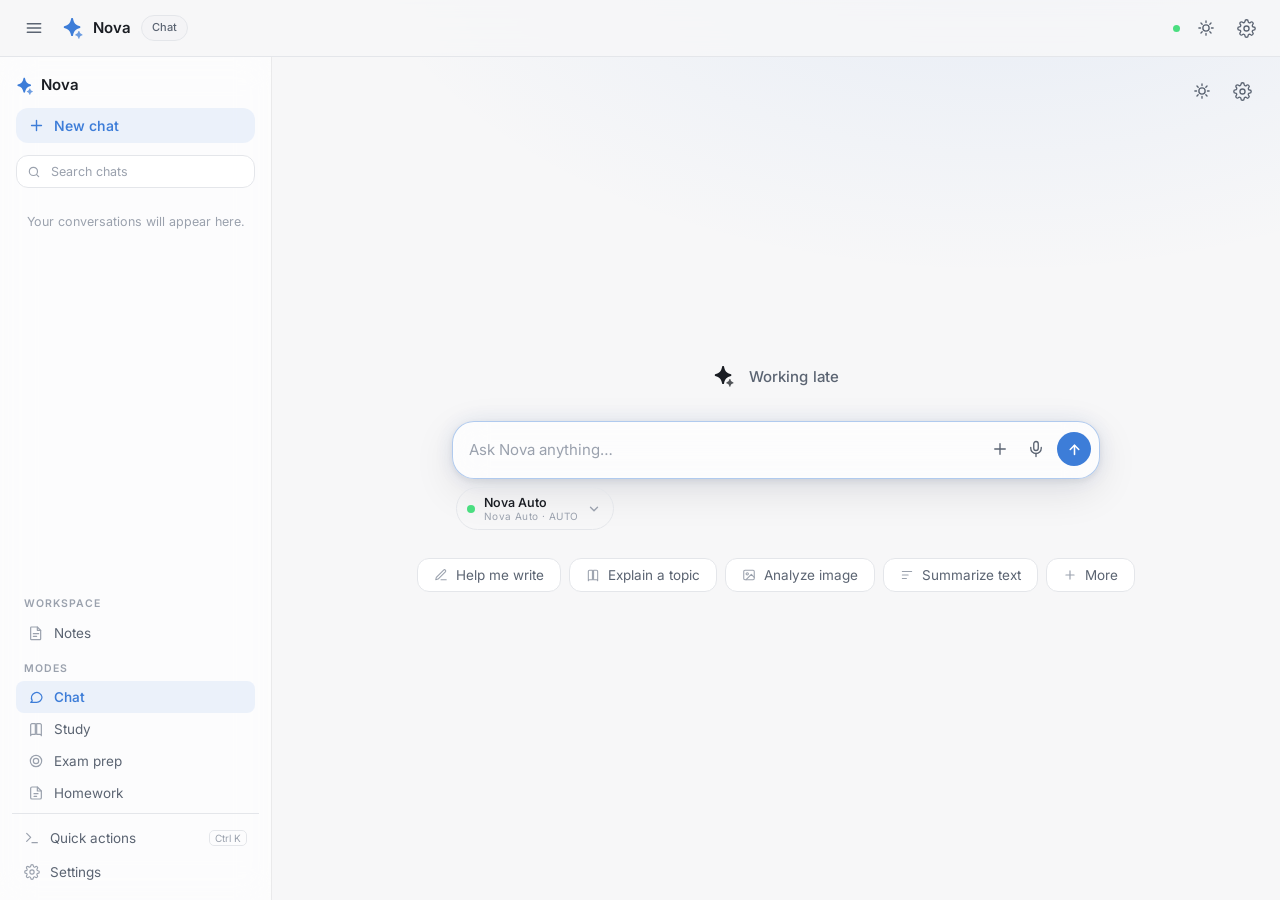
==== commit 463b0e77: "ONE voice interface + NOVA Core + server-secure model router Root-cause fix for the double voice UI:" ====
--- a/index.html
+++ b/index.html
@@ -135,10 +135,7 @@
               </div>
             </div>
           </div>
-          <div id="wave" class="hidden">
-            <div class="wave-bars" id="wave-bars"></div>
-            <button type="button" class="wave-text" id="wave-text" title="Tap to end voice chat">Listening…</button>
-          </div>
+          <div id="wave" class="hidden" aria-hidden="true"></div>
           <input type="file" id="file-img" accept="image/*" multiple hidden />
           <input type="file" id="file-cam" accept="image/*" capture="environment" hidden />
           <input type="file" id="file-doc" multiple hidden />
@@ -522,6 +519,16 @@
       <div class="jarvis-state" id="jarvis-state">Preparing…</div>
       <div class="jarvis-heard" id="jarvis-heard"></div>
       <div class="jarvis-hint">Speak naturally — or say “<span id="jarvis-nick">Nova</span>, …”</div>
+      <div class="jarvis-controls">
+        <button id="jarvis-mic" class="jarvis-ctl" aria-label="Mute or unmute the microphone" title="Mic on/off">
+          <svg viewBox="0 0 24 24" width="15" height="15" fill="none" stroke="currentColor" stroke-width="1.8" stroke-linecap="round" stroke-linejoin="round" aria-hidden="true"><rect x="9" y="2" width="6" height="12" rx="3"/><path d="M5 10v1a7 7 0 0 0 14 0v-1"/><path d="M12 18v4"/></svg>
+          <span>Mic</span>
+        </button>
+        <button id="jarvis-type" class="jarvis-ctl" aria-label="Leave voice mode and type instead" title="Type instead">
+          <svg viewBox="0 0 24 24" width="15" height="15" fill="none" stroke="currentColor" stroke-width="1.8" stroke-linecap="round" stroke-linejoin="round" aria-hidden="true"><rect x="2" y="6" width="20" height="12" rx="2"/><path d="M6 10h.01M10 10h.01M14 10h.01M18 10h.01M7 14h10"/></svg>
+          <span>Type</span>
+        </button>
+      </div>
     </div>
   </div>
 
--- a/styles.css
+++ b/styles.css
@@ -25,6 +25,15 @@
   --danger-soft: rgba(240, 113, 120, 0.10);
   --ok: #4ade80;
 
+  /* Glass + plasma aura (panels, composer, mic listening state) */
+  --glass: rgba(13, 16, 24, 0.60);
+  --glass-strong: rgba(10, 13, 20, 0.74);
+  --glass-border: rgba(255, 255, 255, 0.07);
+  --glass-shadow: 0 8px 32px rgba(0, 0, 0, 0.37);
+  --aura-1: #a855f7;
+  --aura-2: #3b82f6;
+  --aura-3: #ec4899;
+
   /* Typography scale */
   --font: "Inter", -apple-system, "SF Pro Text", "Segoe UI", system-ui, sans-serif;
   --fs-xs: 11px;
@@ -79,6 +88,10 @@
   --accent-border: rgba(61, 125, 216, 0.40);
   --danger: #d5494f;
   --danger-soft: rgba(213, 73, 79, 0.08);
+  --glass: rgba(255, 255, 255, 0.66);
+  --glass-strong: rgba(255, 255, 255, 0.80);
+  --glass-border: rgba(20, 24, 32, 0.08);
+  --glass-shadow: 0 8px 32px rgba(20, 24, 32, 0.12);
   --shadow-1: 0 1px 2px rgba(20,24,32,0.06), 0 4px 16px rgba(20,24,32,0.05);
   --shadow-2: 0 2px 6px rgba(20,24,32,0.08), 0 12px 40px rgba(20,24,32,0.10);
   color-scheme: light;
@@ -219,8 +232,10 @@
 .sidebar {
   width: var(--sidebar-w); flex-shrink: 0;
   display: flex; flex-direction: column; gap: var(--sp-1);
-  background: var(--bg-sidebar);
-  border-right: 1px solid var(--border);
+  background: var(--glass);
+  backdrop-filter: blur(16px) saturate(180%);
+  -webkit-backdrop-filter: blur(16px) saturate(180%);
+  border-right: 1px solid var(--glass-border);
   padding: var(--sp-3); overflow: hidden;
 }
 .side-head { display: flex; align-items: center; gap: var(--sp-2); padding: var(--sp-1) var(--sp-1) var(--sp-2); }
@@ -346,12 +361,14 @@
 /* ═════════════ Composer ═════════════ */
 .composer { padding: 0 var(--sp-4) calc(var(--sp-3) + env(safe-area-inset-bottom)); }
 .composer-inner {
-  border: 1px solid var(--border); border-radius: var(--r-xl);
-  background: var(--surface-1);
-  box-shadow: var(--shadow-1);
+  border: 1px solid var(--glass-border); border-radius: var(--r-xl);
+  background: var(--glass);
+  backdrop-filter: blur(16px) saturate(180%);
+  -webkit-backdrop-filter: blur(16px) saturate(180%);
+  box-shadow: var(--glass-shadow);
   transition: border-color var(--t-med) ease, box-shadow var(--t-med) ease;
 }
-.composer-inner:focus-within { border-color: var(--border-strong); box-shadow: var(--shadow-2); }
+.composer-inner:focus-within { border-color: var(--accent-border); box-shadow: var(--shadow-2), 0 0 24px var(--accent-soft); }
 .composer-row { display: flex; align-items: flex-end; gap: var(--sp-2); padding: var(--sp-2) var(--sp-2) var(--sp-2) var(--sp-4); }
 #input {
   flex: 1; resize: none; max-height: 160px; padding: 9px 0;
@@ -371,7 +388,29 @@
 .tool-btn:hover { background: var(--surface-2); color: var(--text-1); }
 .tool-btn:active { transform: scale(0.94); }
 .tool-btn svg { display: block; }
-.mic.listening { color: var(--danger); background: var(--danger-soft); }
+.mic { position: relative; }
+.mic.listening {
+  color: #fff; transform: scale(1.12);
+  background: linear-gradient(135deg, var(--aura-1), var(--aura-2));
+  box-shadow: 0 0 16px rgba(168, 85, 247, 0.55), 0 0 34px rgba(59, 130, 246, 0.30);
+}
+.mic.listening::before {
+  content: ""; position: absolute; inset: -3px; border-radius: 50%; pointer-events: none;
+  border: 2px solid rgba(168, 85, 247, 0.55);
+  animation: pulseRing 1.8s var(--ease) infinite;
+}
+.mic.listening::after {
+  content: ""; position: absolute; inset: -3px; border-radius: 50%; pointer-events: none;
+  background: conic-gradient(from 0deg, var(--aura-1), var(--aura-2), var(--aura-3), var(--aura-1));
+  -webkit-mask: radial-gradient(farthest-side, transparent calc(100% - 2.5px), #000 calc(100% - 2px));
+  mask: radial-gradient(farthest-side, transparent calc(100% - 2.5px), #000 calc(100% - 2px));
+  animation: auraSpin 3.2s linear infinite;
+}
+@keyframes pulseRing {
+  0% { transform: scale(1); opacity: 0.8; }
+  100% { transform: scale(1.55); opacity: 0; }
+}
+@keyframes auraSpin { to { transform: rotate(360deg); } }
 .send-btn {
   width: 34px; height: 34px; border-radius: 50%; border: none; cursor: pointer;
   background: var(--accent); color: var(--accent-text);
@@ -480,17 +519,7 @@
 @keyframes pulse { 0% { box-shadow: 0 0 0 0 var(--accent-soft); } 70% { box-shadow: 0 0 0 8px transparent; } 100% { box-shadow: 0 0 0 0 transparent; } }
 .status-chip { display: inline-flex; align-items: center; gap: 7px; font-size: var(--fs-sm); color: var(--text-3); }
 .status-chip::before { content: ""; width: 6px; height: 6px; border-radius: 50%; background: var(--accent); animation: pulse 1.3s infinite; }
-#wave { display: flex; align-items: center; gap: var(--sp-3); height: 40px; padding: 0 var(--sp-2); }
-#wave.hidden { display: none; }
-.wave-bars { flex: 1; height: 100%; display: flex; align-items: center; justify-content: center; gap: 3px; }
-.wave-bars i {
-  width: 4px; height: 30%; border-radius: 2px; background: var(--accent);
-  animation: wave-idle 1.2s ease-in-out var(--d, 0ms) infinite;
-  transition: height 0.09s linear, opacity 0.09s linear;
-}
-@keyframes wave-idle { 0%, 100% { transform: scaleY(0.35); opacity: 0.55; } 50% { transform: scaleY(1.5); opacity: 1; } }
-.wave-text { font-size: 13px; color: var(--text-2); white-space: nowrap; background: transparent; border: none; cursor: pointer; padding: 6px 10px; border-radius: var(--r-sm); font-family: inherit; }
-.wave-text:hover { color: var(--text-1); background: var(--surface-2); }
+/* (legacy #wave voice bar removed — ONE voice interface: #jarvis) */
 
 /* ═════════════ Messages — editorial, not bubbles ═════════════ */
 .messages {
@@ -550,14 +579,17 @@
 .modal {
   position: fixed; inset: 0; z-index: var(--z-modal);
   display: flex; align-items: center; justify-content: center;
-  background: rgba(0,0,0,0.55); backdrop-filter: blur(4px); -webkit-backdrop-filter: blur(4px);
+  background: rgba(0,0,0,0.55); backdrop-filter: blur(10px) saturate(140%); -webkit-backdrop-filter: blur(10px) saturate(140%);
 }
 .modal.hidden { display: none; }
 .modal-card {
   width: min(520px, calc(100vw - 24px)); max-height: min(86dvh, 720px);
   display: flex; flex-direction: column;
-  background: var(--surface-1); border: 1px solid var(--border-strong);
-  border-radius: var(--r-lg); box-shadow: var(--shadow-2);
+  background: var(--glass-strong);
+  backdrop-filter: blur(16px) saturate(180%);
+  -webkit-backdrop-filter: blur(16px) saturate(180%);
+  border: 1px solid var(--glass-border);
+  border-radius: var(--r-lg); box-shadow: var(--glass-shadow), 0 24px 64px rgba(0,0,0,0.45);
   animation: modal-in var(--t-slow) var(--ease);
 }
 @keyframes modal-in { from { opacity: 0; transform: translateY(14px) scale(0.985); } to { opacity: 1; transform: none; } }
@@ -827,6 +859,49 @@
 #jarvis .jarvis-exit:hover { color: var(--text-1); background: var(--surface-2); }
 #jarvis .jarvis-hint { margin-top: var(--sp-5); font-size: var(--fs-sm); color: var(--text-3); }
 
+/* Cinematic staging: backdrop → core → text, each layer arrives in order. */
+#jarvis .jarvis-panel { transform: scale(0.94) translateY(10px); opacity: 0; transition: transform 420ms var(--ease), opacity 320ms ease; }
+#jarvis.open .jarvis-panel { transform: none; opacity: 1; transition-delay: 70ms; }
+#jarvis .jarvis-word, #jarvis .jarvis-state, #jarvis .jarvis-heard,
+#jarvis .jarvis-hint, #jarvis .jarvis-controls { opacity: 0; transform: translateY(6px); transition: opacity 260ms ease, transform 260ms var(--ease); }
+#jarvis.open .jarvis-word { opacity: 1; transform: none; transition-delay: 150ms; }
+#jarvis.open .jarvis-state { opacity: 1; transform: none; transition-delay: 210ms; }
+#jarvis.open .jarvis-heard { opacity: 1; transform: none; transition-delay: 260ms; }
+#jarvis.open .jarvis-hint { opacity: 1; transform: none; transition-delay: 300ms; }
+#jarvis.open .jarvis-controls { opacity: 1; transform: none; transition-delay: 340ms; }
+
+/* Chat recedes while voice mode owns the screen (one composited transform). */
+.shell { transition: transform 380ms var(--ease), opacity 380ms ease, filter 380ms ease; }
+body.voice-open .shell { transform: scale(0.985); opacity: 0.35; filter: saturate(0.8); }
+
+/* Bottom voice controls: minimal, real actions only. */
+.jarvis-controls { display: flex; align-items: center; justify-content: center; gap: var(--sp-3); margin-top: var(--sp-6); padding-bottom: env(safe-area-inset-bottom); }
+.jarvis-ctl {
+  display: inline-flex; align-items: center; gap: 7px;
+  padding: 9px 18px; border-radius: 999px; cursor: pointer;
+  border: 1px solid var(--border-strong); background: var(--glass);
+  backdrop-filter: blur(12px); -webkit-backdrop-filter: blur(12px);
+  color: var(--text-2); font-size: 13px; font-weight: 500; font-family: inherit;
+  transition: color var(--t-fast) ease, border-color var(--t-fast) ease, background var(--t-fast) ease, transform var(--t-fast) ease;
+}
+.jarvis-ctl:hover { color: var(--text-1); border-color: var(--accent-border); }
+.jarvis-ctl:active { transform: scale(0.96); }
+.jarvis-ctl.is-on { color: var(--accent); border-color: var(--accent-border); background: var(--accent-soft); }
+.jarvis-ctl.is-muted { color: var(--danger); border-color: rgba(240, 113, 120, 0.4); }
+
+/* Real provider status dot in the brain picker (never a fake ● Online). */
+.dd-status { width: 6px; height: 6px; border-radius: 50%; flex: none; margin-left: auto; background: var(--text-3); opacity: 0.5; }
+.dd-status.working { background: var(--ok); opacity: 1; }
+.dd-status.limited { background: #f5c451; opacity: 1; }
+.dd-status.broken { background: var(--danger); opacity: 1; }
+.dd-status.unconfigured { background: var(--text-3); opacity: 0.5; }
+
+@media (max-width: 640px) {
+  #jarvis .jarvis-viz { width: min(78vmin, 340px); }
+  #jarvis .jarvis-heard { max-width: 92vw; font-size: 15px; }
+  .jarvis-ctl { padding: 11px 22px; }   /* larger touch targets */
+}
+
 /* ═════════════ Reduced motion — genuinely respected ═════════════ */
 @media (prefers-reduced-motion: reduce) {
   *, *::before, *::after {
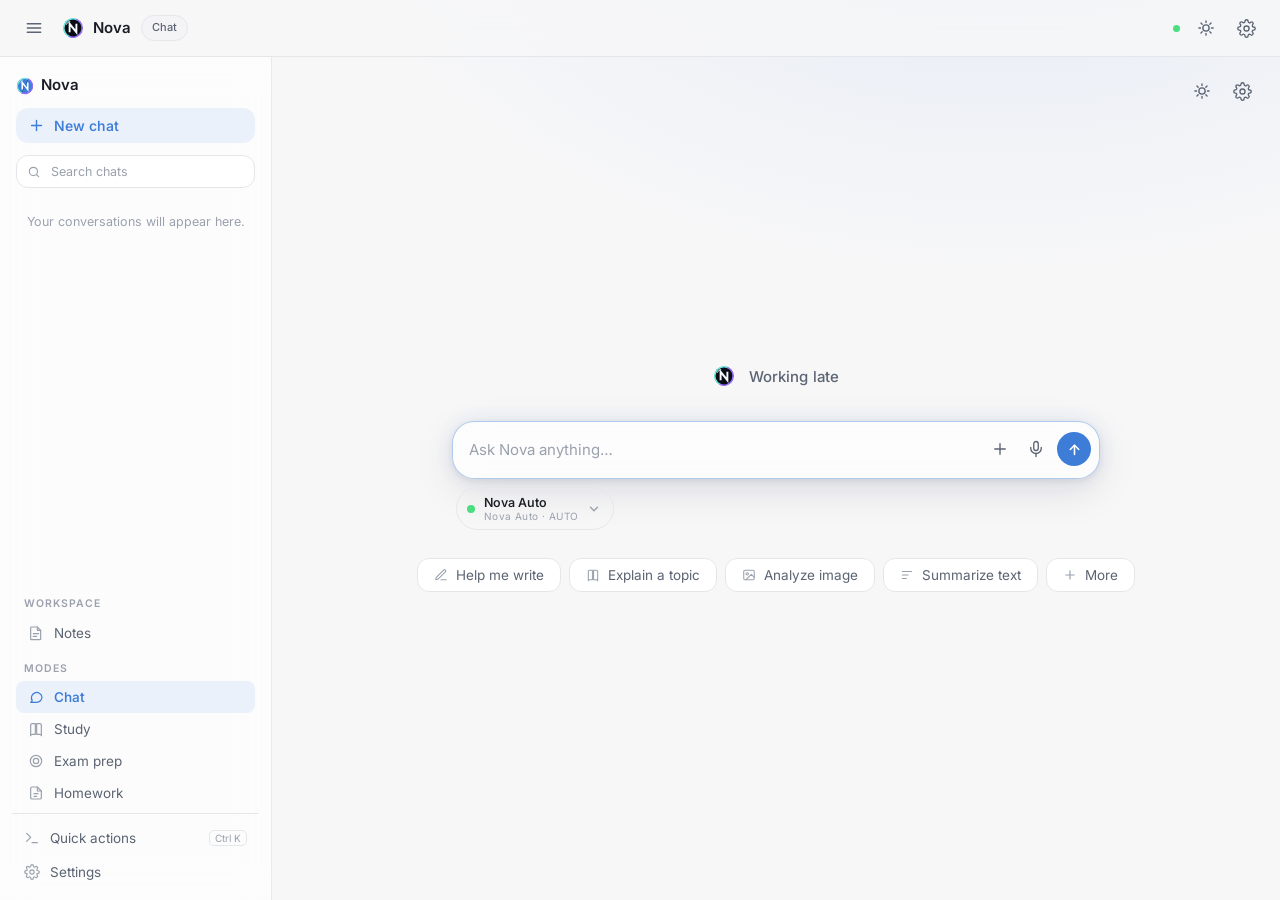
==== commit 66c5f19a: "Performance: real streaming, abortable requests, GPU frame caps, chat windowing - /api/chat (Netlify" ====
--- a/index.html
+++ b/index.html
@@ -351,11 +351,24 @@
             </div>
           </div>
 
-          <!-- Performance — only appears with real data from a connected agent -->
+          <!-- Performance — real device settings + live agent readings -->
           <div class="settings-page hidden" data-page="performance">
             <h3>Performance</h3>
-            <p class="page-sub">Live readings from this laptop's Nova Agent. Nothing is estimated.</p>
-            <div class="settings-section">
+            <p class="page-sub">How Nova uses this device's resources. Every option changes real behavior.</p>
+            <div class="settings-section">
+              <div class="sec-title">This device</div>
+              <label class="field">
+                <span>Performance mode</span>
+                <select id="set-perfmode">
+                  <option value="balanced">Balanced — smooth visuals, efficient GPU (recommended)</option>
+                  <option value="fast">Fast — lighter visuals, more headroom</option>
+                  <option value="battery">Battery saver — minimal GPU, longest runtime</option>
+                </select>
+                <small>Changes the background's render resolution and frame rate. Balanced caps idle animation at 30fps — visually identical, half the GPU work.</small>
+              </label>
+            </div>
+            <div class="settings-section">
+              <div class="sec-title">Laptop agent</div>
               <div id="perf-body" class="dev-list"><div class="dev-row muted">Requires the Nova Agent — start it with <b>python serve.py</b> on the laptop, or open Nova there.</div></div>
               <button id="btn-perf-refresh" class="btn-ghost" type="button" style="align-self:flex-start">Refresh</button>
             </div>
--- a/styles.css
+++ b/styles.css
@@ -571,6 +571,19 @@
 .msg.error .msg-body { color: var(--danger); }
 .msg.error .msg-meta { color: var(--danger); }
 .msg.sys .msg-body { color: var(--text-3); font-size: 13.5px; }
+.load-earlier {
+  align-self: center;
+  margin: 10px auto 4px;
+  padding: 6px 14px;
+  font-size: 12px;
+  color: var(--text-3);
+  background: transparent;
+  border: 1px solid var(--border);
+  border-radius: 999px;
+  cursor: pointer;
+  transition: color 0.15s ease, border-color 0.15s ease;
+}
+.load-earlier:hover { color: var(--text-1); border-color: var(--text-3); }
 .chat-in .msg { animation: msg-in var(--t-slow) var(--ease) both; animation-delay: calc(var(--i, 0) * 30ms); }
 @keyframes msg-in { from { opacity: 0; transform: translateY(8px); } to { opacity: 1; transform: none; } }
 .msg-out { opacity: 0; transform: translateX(40px); pointer-events: none; transition: opacity var(--t-med) ease, transform var(--t-med) ease; }
